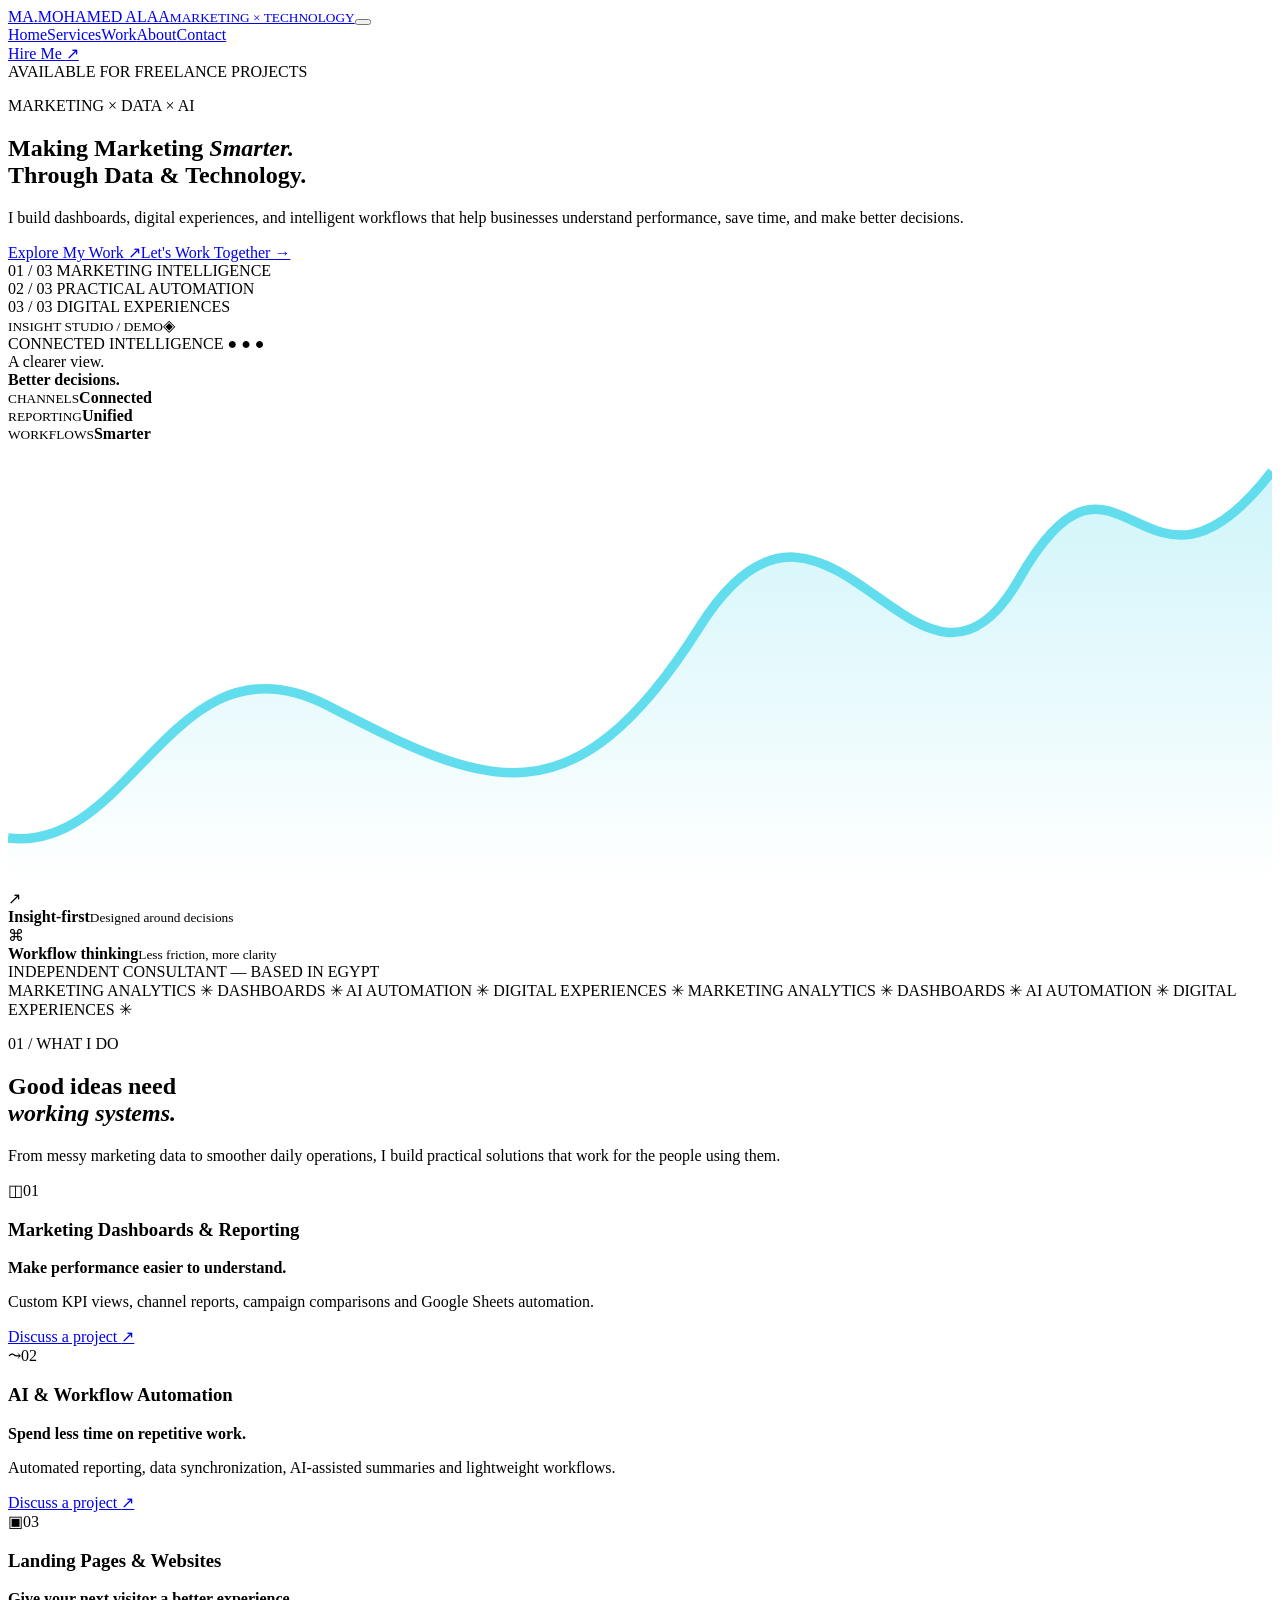
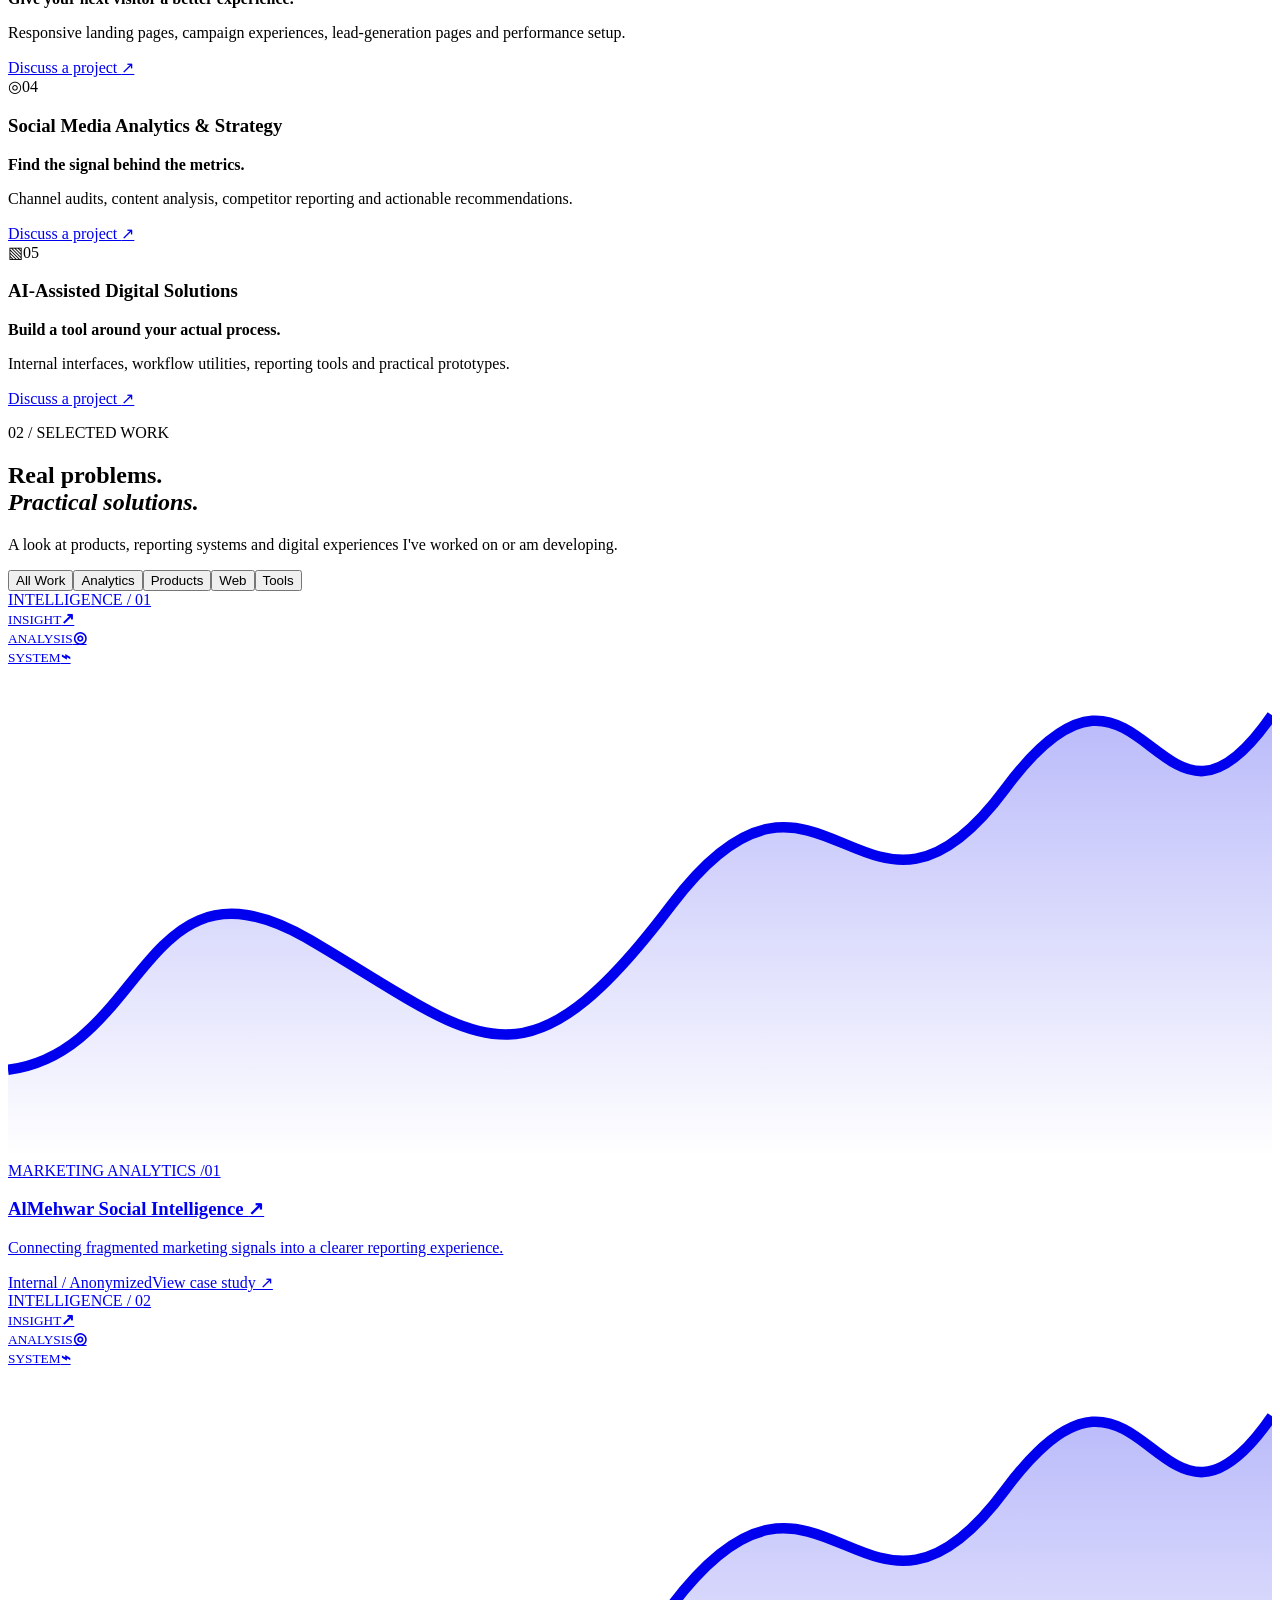
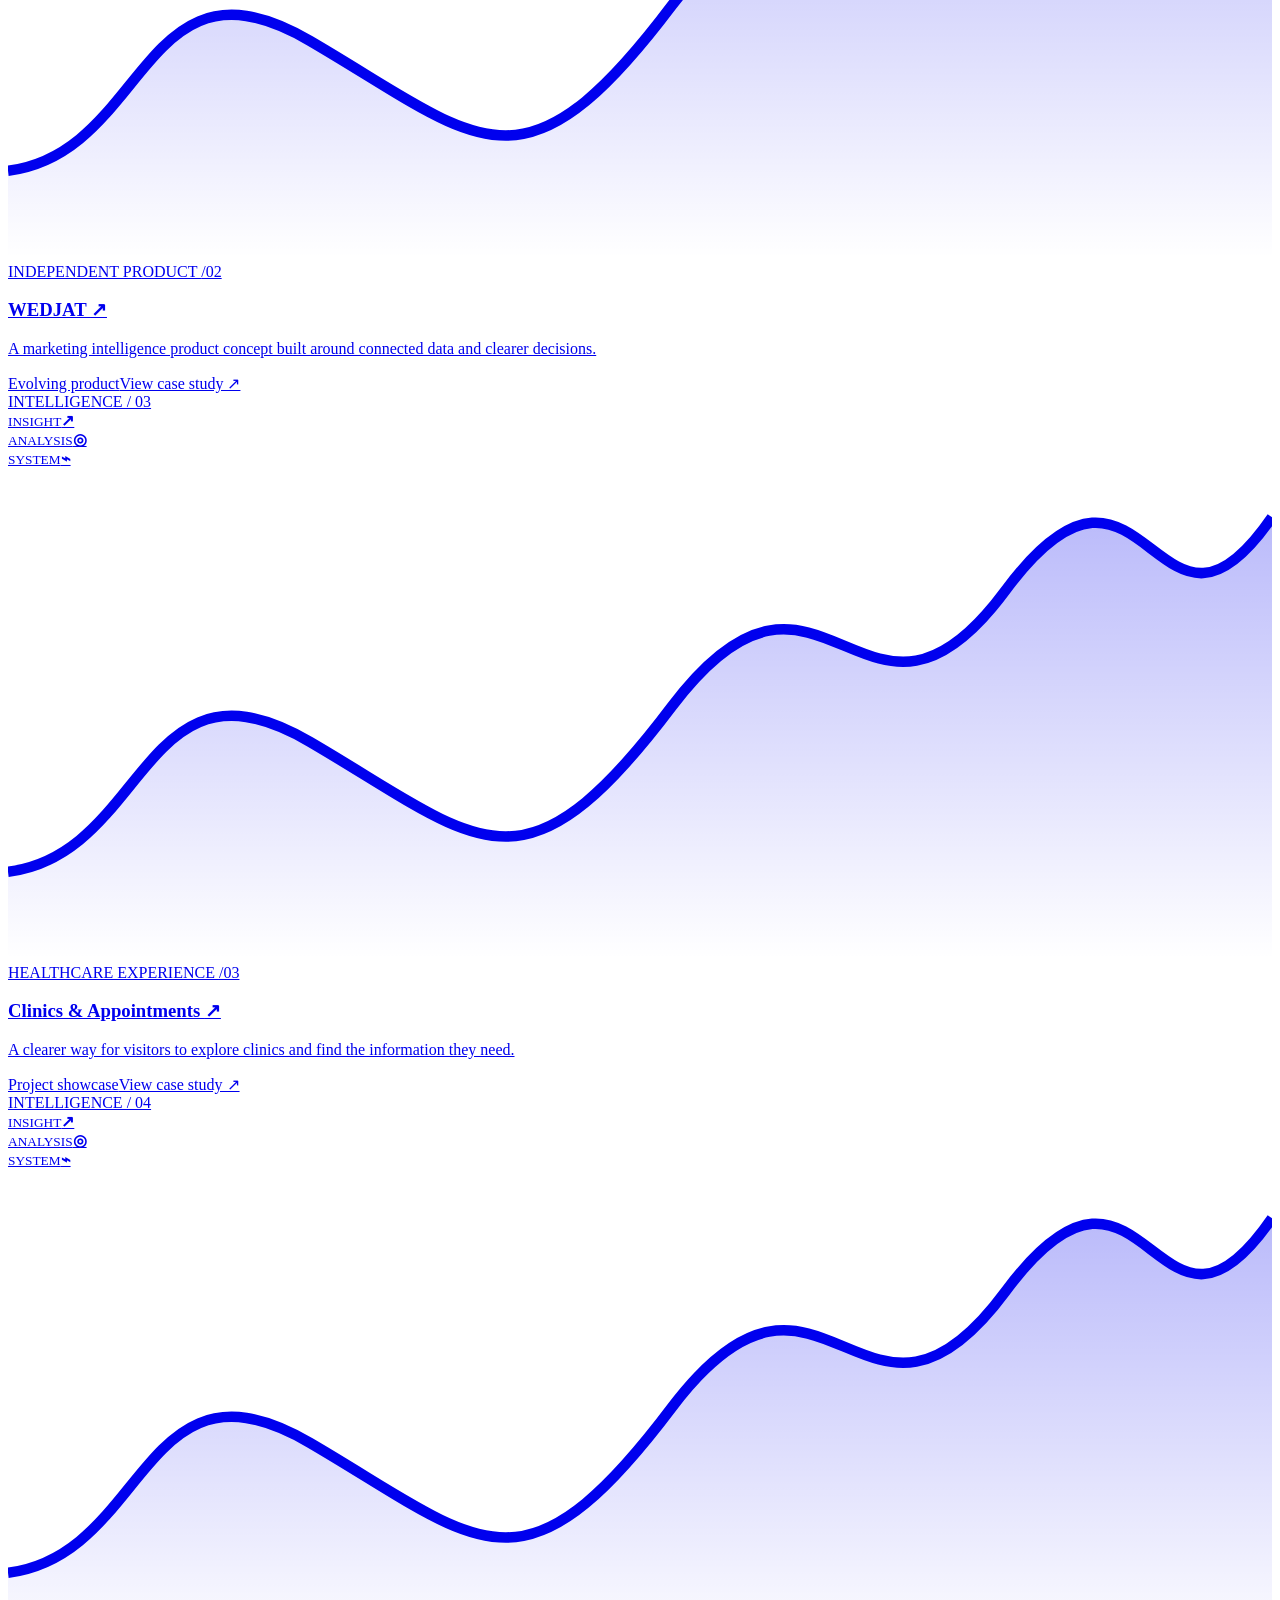
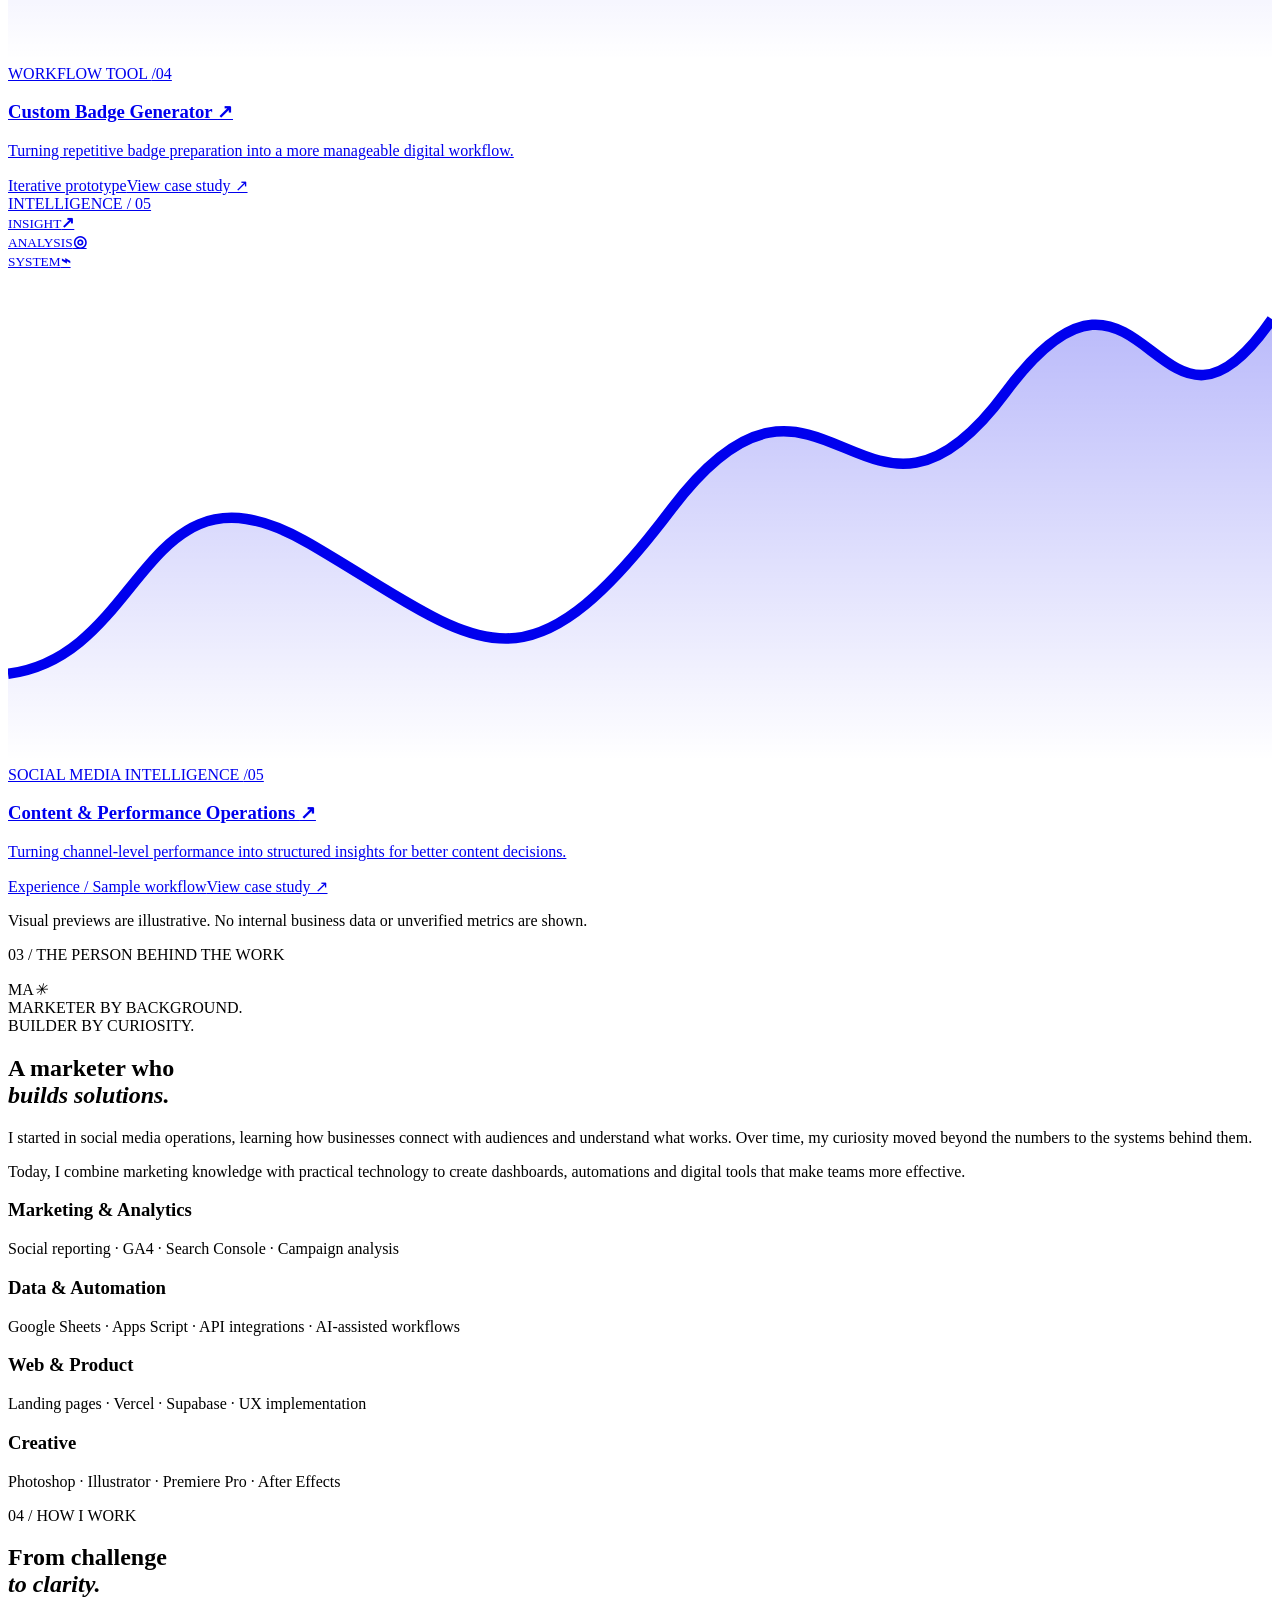
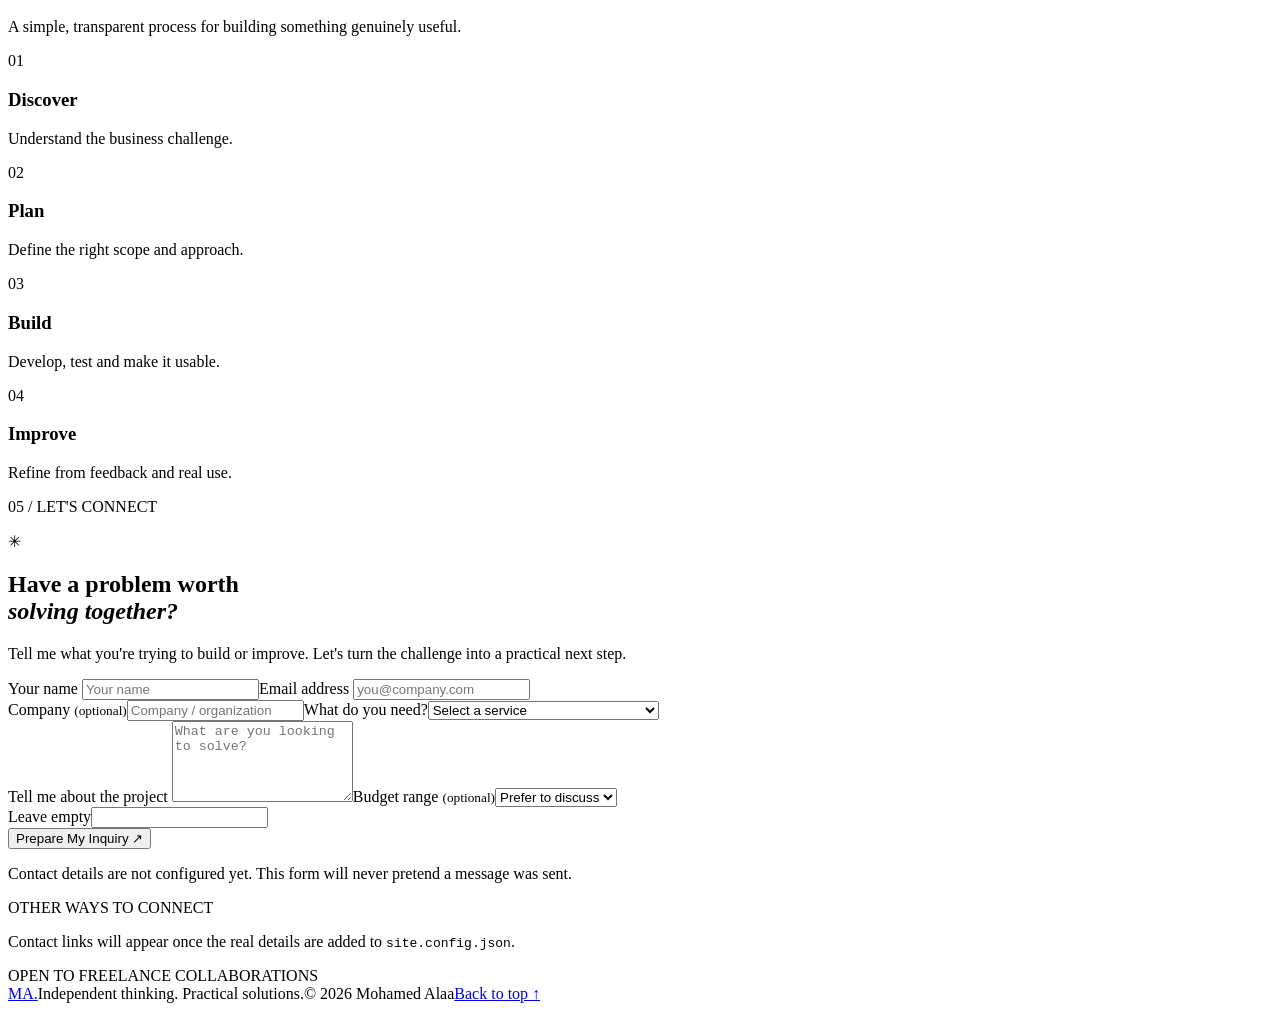
==== index.html @ 7e1d777a "Add files via upload" ====
<!doctype html><html lang="en"><head><meta charset="utf-8"><meta name="viewport" content="width=device-width, initial-scale=1"><meta name="theme-color" content="#080e18"><meta name="description" content="Dashboards, automation, marketing analytics and better digital experiences built by Mohamed Alaa."><title>Marketing Technology &amp; AI Solutions Specialist | Mohamed Alaa</title><link rel="icon" type="image/svg+xml" href="assets/favicon.svg"><link rel="stylesheet" href="assets/styles.css"><meta property="og:type" content="website"><meta property="og:title" content="Marketing Technology &amp; AI Solutions Specialist | Mohamed Alaa"><meta property="og:description" content="Dashboards, automation, marketing analytics and better digital experiences built by Mohamed Alaa."><meta property="og:image" content="assets/og.svg"><script defer src="assets/site.js"></script></head><body><header class="nav-wrap"><nav class="nav container" aria-label="Main navigation"><a class="brand" href="index.html" aria-label="Mohamed Alaa home"><span class="brand-mark">MA<span>.</span></span><span class="brand-name">MOHAMED ALAA<small>MARKETING × TECHNOLOGY</small></span></a><button class="menu-toggle" type="button" aria-label="Toggle menu" aria-expanded="false" aria-controls="nav-links"><span></span><span></span><span></span></button><div class="nav-links" id="nav-links"><a href="index.html#home">Home</a><a href="index.html#services">Services</a><a href="index.html#work">Work</a><a href="index.html#about">About</a><a href="index.html#contact">Contact</a></div><a class="nav-cta" href="index.html#contact">Hire Me <span aria-hidden="true">↗</span></a></nav></header>
<main id="top"><section id="home" class="hero container"><div class="hero-content"><div class="availability"><span class="live-dot"></span> AVAILABLE FOR FREELANCE PROJECTS</div><p class="eyebrow"><span class="eyebrow-line"></span> MARKETING × DATA × AI</p><h1>Making Marketing <em>Smarter.</em><br>Through Data &amp; Technology<span class="period">.</span></h1><p class="hero-description">I build dashboards, digital experiences, and intelligent workflows that help businesses understand performance, save time, and make better decisions.</p><div class="hero-actions"><a class="btn btn-primary" href="#work">Explore My Work <span>↗</span></a><a class="btn btn-outline" href="#contact">Let's Work Together <span>→</span></a></div><div class="hero-foot"><div><span>01 / 03</span> MARKETING INTELLIGENCE</div><div><span>02 / 03</span> PRACTICAL AUTOMATION</div><div><span>03 / 03</span> DIGITAL EXPERIENCES</div></div></div><div class="hero-visual" aria-label="Illustrative data visualization"><div class="hero-visual-halo"></div><div class="hero-dashboard"><div class="hero-dashboard-head"><span><i></i><i></i><i></i></span><small>INSIGHT STUDIO / DEMO</small><span>◈</span></div><div class="hero-dashboard-body"><div class="dash-label">CONNECTED INTELLIGENCE <span>● ● ●</span></div><div class="dash-title">A clearer view.<br><b>Better decisions.</b></div><div class="dash-stats"><div><small>CHANNELS</small><strong>Connected</strong></div><div><small>REPORTING</small><strong>Unified</strong></div><div><small>WORKFLOWS</small><strong>Smarter</strong></div></div><div class="dash-chart"><div class="dash-grid"></div><svg viewBox="0 0 400 140" preserveAspectRatio="none" aria-hidden="true"><path d="M0 125 C40 130 52 58 101 83 S178 123 219 58 288 99 320 43 359 62 400 9" stroke="#61dded" stroke-width="3" fill="none"/><path d="M0 125 C40 130 52 58 101 83 S178 123 219 58 288 99 320 43 359 62 400 9 L400 140 L0 140Z" fill="url(#hero-fill)"/><defs><linearGradient id="hero-fill" x1="0" x2="0" y1="0" y2="1"><stop stop-color="#61dded" stop-opacity=".3"/><stop offset="1" stop-color="#61dded" stop-opacity="0"/></linearGradient></defs></svg></div></div></div><div class="float-note note-left"><span>↗</span><div><b>Insight-first</b><small>Designed around decisions</small></div></div><div class="float-note note-right"><span>⌘</span><div><b>Workflow thinking</b><small>Less friction, more clarity</small></div></div></div><div class="hero-index">INDEPENDENT CONSULTANT <span>—</span> BASED IN EGYPT</div></section>
<section class="marquee" aria-label="Specializations"><div class="marquee-track">MARKETING ANALYTICS <span>✳</span> DASHBOARDS <span>✳</span> AI AUTOMATION <span>✳</span> DIGITAL EXPERIENCES <span>✳</span> MARKETING ANALYTICS <span>✳</span> DASHBOARDS <span>✳</span> AI AUTOMATION <span>✳</span> DIGITAL EXPERIENCES <span>✳</span></div></section>
<section id="services" class="section container"><div class="section-head"><div><p class="eyebrow"><span class="eyebrow-line"></span> 01 / WHAT I DO</p><h2>Good ideas need<br><em>working systems.</em></h2></div><p>From messy marketing data to smoother daily operations, I build practical solutions that work for the people using them.</p></div><div class="services-grid"><article class="service-card"><div class="service-card-top"><span class="service-symbol">◫</span><span class="service-number">01</span></div><h3>Marketing Dashboards & Reporting</h3><strong>Make performance easier to understand.</strong><p>Custom KPI views, channel reports, campaign comparisons and Google Sheets automation.</p><a href="#contact">Discuss a project <span aria-hidden="true">↗</span></a></article><article class="service-card"><div class="service-card-top"><span class="service-symbol">⤳</span><span class="service-number">02</span></div><h3>AI & Workflow Automation</h3><strong>Spend less time on repetitive work.</strong><p>Automated reporting, data synchronization, AI-assisted summaries and lightweight workflows.</p><a href="#contact">Discuss a project <span aria-hidden="true">↗</span></a></article><article class="service-card"><div class="service-card-top"><span class="service-symbol">▣</span><span class="service-number">03</span></div><h3>Landing Pages & Websites</h3><strong>Give your next visitor a better experience.</strong><p>Responsive landing pages, campaign experiences, lead-generation pages and performance setup.</p><a href="#contact">Discuss a project <span aria-hidden="true">↗</span></a></article><article class="service-card"><div class="service-card-top"><span class="service-symbol">◎</span><span class="service-number">04</span></div><h3>Social Media Analytics & Strategy</h3><strong>Find the signal behind the metrics.</strong><p>Channel audits, content analysis, competitor reporting and actionable recommendations.</p><a href="#contact">Discuss a project <span aria-hidden="true">↗</span></a></article><article class="service-card"><div class="service-card-top"><span class="service-symbol">▧</span><span class="service-number">05</span></div><h3>AI-Assisted Digital Solutions</h3><strong>Build a tool around your actual process.</strong><p>Internal interfaces, workflow utilities, reporting tools and practical prototypes.</p><a href="#contact">Discuss a project <span aria-hidden="true">↗</span></a></article></div></section>
<section id="work" class="section work-section"><div class="container"><div class="section-head"><div><p class="eyebrow"><span class="eyebrow-line"></span> 02 / SELECTED WORK</p><h2>Real problems.<br><em>Practical solutions.</em></h2></div><p>A look at products, reporting systems and digital experiences I've worked on or am developing.</p></div><div class="filters" aria-label="Filter projects"><button class="filter active" type="button" data-filter="All" aria-pressed="true">All Work</button><button class="filter" type="button" data-filter="Analytics" aria-pressed="false">Analytics</button><button class="filter" type="button" data-filter="Products" aria-pressed="false">Products</button><button class="filter" type="button" data-filter="Web" aria-pressed="false">Web</button><button class="filter" type="button" data-filter="Tools" aria-pressed="false">Tools</button></div><div class="project-grid"><a class="project-card" data-category="Analytics" href="work/almehwar-dashboard/"><div class="project-card-art"><div class="project-art art-cyan " aria-hidden="true"><div class="art-top"><span class="art-dots"><i></i><i></i><i></i></span><span>INTELLIGENCE / 01</span></div><div class="art-interface"><div class="art-rail"><b></b><b></b><b></b><b></b></div><div class="art-main"><div class="art-lines"><span></span><span></span></div><div class="art-stats"><div><small>INSIGHT</small><strong>↗</strong></div><div><small>ANALYSIS</small><strong>◎</strong></div><div><small>SYSTEM</small><strong>⌁</strong></div></div><svg viewBox="0 0 360 140" preserveAspectRatio="none"><defs><linearGradient id="fill-01" x1="0" x2="0" y1="0" y2="1"><stop stop-color="currentColor" stop-opacity=".27"/><stop offset="1" stop-color="currentColor" stop-opacity="0"/></linearGradient></defs><path d="M0 115 C40 110 38 50 86 78 S146 125 189 68 244 89 284 35 327 62 360 14 L360 140 L0 140Z" fill="url(#fill-01)"/><path d="M0 115 C40 110 38 50 86 78 S146 125 189 68 244 89 284 35 327 62 360 14" fill="none" stroke="currentColor" stroke-width="3"/></svg><div class="art-bottom"><span></span><span></span><span></span></div></div></div></div></div><div class="project-card-info"><div class="project-eyebrow">MARKETING ANALYTICS <span>/01</span></div><h3>AlMehwar Social Intelligence <span class="project-arrow" aria-hidden="true">↗</span></h3><p>Connecting fragmented marketing signals into a clearer reporting experience.</p><div class="project-meta"><span>Internal / Anonymized</span><span>View case study ↗</span></div></div></a><a class="project-card" data-category="Products" href="work/wedjat/"><div class="project-card-art"><div class="project-art art-violet " aria-hidden="true"><div class="art-top"><span class="art-dots"><i></i><i></i><i></i></span><span>INTELLIGENCE / 02</span></div><div class="art-interface"><div class="art-rail"><b></b><b></b><b></b><b></b></div><div class="art-main"><div class="art-lines"><span></span><span></span></div><div class="art-stats"><div><small>INSIGHT</small><strong>↗</strong></div><div><small>ANALYSIS</small><strong>◎</strong></div><div><small>SYSTEM</small><strong>⌁</strong></div></div><svg viewBox="0 0 360 140" preserveAspectRatio="none"><defs><linearGradient id="fill-02" x1="0" x2="0" y1="0" y2="1"><stop stop-color="currentColor" stop-opacity=".27"/><stop offset="1" stop-color="currentColor" stop-opacity="0"/></linearGradient></defs><path d="M0 115 C40 110 38 50 86 78 S146 125 189 68 244 89 284 35 327 62 360 14 L360 140 L0 140Z" fill="url(#fill-02)"/><path d="M0 115 C40 110 38 50 86 78 S146 125 189 68 244 89 284 35 327 62 360 14" fill="none" stroke="currentColor" stroke-width="3"/></svg><div class="art-bottom"><span></span><span></span><span></span></div></div></div></div></div><div class="project-card-info"><div class="project-eyebrow">INDEPENDENT PRODUCT <span>/02</span></div><h3>WEDJAT <span class="project-arrow" aria-hidden="true">↗</span></h3><p>A marketing intelligence product concept built around connected data and clearer decisions.</p><div class="project-meta"><span>Evolving product</span><span>View case study ↗</span></div></div></a><a class="project-card" data-category="Web" href="work/clinics-landing-page/"><div class="project-card-art"><div class="project-art art-mint " aria-hidden="true"><div class="art-top"><span class="art-dots"><i></i><i></i><i></i></span><span>INTELLIGENCE / 03</span></div><div class="art-interface"><div class="art-rail"><b></b><b></b><b></b><b></b></div><div class="art-main"><div class="art-lines"><span></span><span></span></div><div class="art-stats"><div><small>INSIGHT</small><strong>↗</strong></div><div><small>ANALYSIS</small><strong>◎</strong></div><div><small>SYSTEM</small><strong>⌁</strong></div></div><svg viewBox="0 0 360 140" preserveAspectRatio="none"><defs><linearGradient id="fill-03" x1="0" x2="0" y1="0" y2="1"><stop stop-color="currentColor" stop-opacity=".27"/><stop offset="1" stop-color="currentColor" stop-opacity="0"/></linearGradient></defs><path d="M0 115 C40 110 38 50 86 78 S146 125 189 68 244 89 284 35 327 62 360 14 L360 140 L0 140Z" fill="url(#fill-03)"/><path d="M0 115 C40 110 38 50 86 78 S146 125 189 68 244 89 284 35 327 62 360 14" fill="none" stroke="currentColor" stroke-width="3"/></svg><div class="art-bottom"><span></span><span></span><span></span></div></div></div></div></div><div class="project-card-info"><div class="project-eyebrow">HEALTHCARE EXPERIENCE <span>/03</span></div><h3>Clinics & Appointments <span class="project-arrow" aria-hidden="true">↗</span></h3><p>A clearer way for visitors to explore clinics and find the information they need.</p><div class="project-meta"><span>Project showcase</span><span>View case study ↗</span></div></div></a><a class="project-card" data-category="Tools" href="work/badge-generator/"><div class="project-card-art"><div class="project-art art-amber " aria-hidden="true"><div class="art-top"><span class="art-dots"><i></i><i></i><i></i></span><span>INTELLIGENCE / 04</span></div><div class="art-interface"><div class="art-rail"><b></b><b></b><b></b><b></b></div><div class="art-main"><div class="art-lines"><span></span><span></span></div><div class="art-stats"><div><small>INSIGHT</small><strong>↗</strong></div><div><small>ANALYSIS</small><strong>◎</strong></div><div><small>SYSTEM</small><strong>⌁</strong></div></div><svg viewBox="0 0 360 140" preserveAspectRatio="none"><defs><linearGradient id="fill-04" x1="0" x2="0" y1="0" y2="1"><stop stop-color="currentColor" stop-opacity=".27"/><stop offset="1" stop-color="currentColor" stop-opacity="0"/></linearGradient></defs><path d="M0 115 C40 110 38 50 86 78 S146 125 189 68 244 89 284 35 327 62 360 14 L360 140 L0 140Z" fill="url(#fill-04)"/><path d="M0 115 C40 110 38 50 86 78 S146 125 189 68 244 89 284 35 327 62 360 14" fill="none" stroke="currentColor" stroke-width="3"/></svg><div class="art-bottom"><span></span><span></span><span></span></div></div></div></div></div><div class="project-card-info"><div class="project-eyebrow">WORKFLOW TOOL <span>/04</span></div><h3>Custom Badge Generator <span class="project-arrow" aria-hidden="true">↗</span></h3><p>Turning repetitive badge preparation into a more manageable digital workflow.</p><div class="project-meta"><span>Iterative prototype</span><span>View case study ↗</span></div></div></a><a class="project-card" data-category="Analytics" href="work/marketing-analytics/"><div class="project-card-art"><div class="project-art art-rose " aria-hidden="true"><div class="art-top"><span class="art-dots"><i></i><i></i><i></i></span><span>INTELLIGENCE / 05</span></div><div class="art-interface"><div class="art-rail"><b></b><b></b><b></b><b></b></div><div class="art-main"><div class="art-lines"><span></span><span></span></div><div class="art-stats"><div><small>INSIGHT</small><strong>↗</strong></div><div><small>ANALYSIS</small><strong>◎</strong></div><div><small>SYSTEM</small><strong>⌁</strong></div></div><svg viewBox="0 0 360 140" preserveAspectRatio="none"><defs><linearGradient id="fill-05" x1="0" x2="0" y1="0" y2="1"><stop stop-color="currentColor" stop-opacity=".27"/><stop offset="1" stop-color="currentColor" stop-opacity="0"/></linearGradient></defs><path d="M0 115 C40 110 38 50 86 78 S146 125 189 68 244 89 284 35 327 62 360 14 L360 140 L0 140Z" fill="url(#fill-05)"/><path d="M0 115 C40 110 38 50 86 78 S146 125 189 68 244 89 284 35 327 62 360 14" fill="none" stroke="currentColor" stroke-width="3"/></svg><div class="art-bottom"><span></span><span></span><span></span></div></div></div></div></div><div class="project-card-info"><div class="project-eyebrow">SOCIAL MEDIA INTELLIGENCE <span>/05</span></div><h3>Content & Performance Operations <span class="project-arrow" aria-hidden="true">↗</span></h3><p>Turning channel-level performance into structured insights for better content decisions.</p><div class="project-meta"><span>Experience / Sample workflow</span><span>View case study ↗</span></div></div></a></div><p class="work-note">Visual previews are illustrative. No internal business data or unverified metrics are shown.</p></div></section>
<section id="about" class="section container about-section"><div class="about-side"><p class="eyebrow"><span class="eyebrow-line"></span> 03 / THE PERSON BEHIND THE WORK</p><div class="about-monogram">M<span>A</span><i>✳</i></div><div class="about-caption">MARKETER BY BACKGROUND.<br>BUILDER BY CURIOSITY.</div></div><div class="about-text"><h2>A marketer who<br><em>builds solutions.</em></h2><p>I started in social media operations, learning how businesses connect with audiences and understand what works. Over time, my curiosity moved beyond the numbers to the systems behind them.</p><p>Today, I combine marketing knowledge with practical technology to create dashboards, automations and digital tools that make teams more effective.</p><div class="about-divider"></div><div class="skills"><div><h3>Marketing & Analytics</h3><p>Social reporting · GA4 · Search Console · Campaign analysis</p></div><div><h3>Data & Automation</h3><p>Google Sheets · Apps Script · API integrations · AI-assisted workflows</p></div><div><h3>Web & Product</h3><p>Landing pages · Vercel · Supabase · UX implementation</p></div><div><h3>Creative</h3><p>Photoshop · Illustrator · Premiere Pro · After Effects</p></div></div></div></section>
<section class="process-section"><div class="container"><div class="section-head"><div><p class="eyebrow"><span class="eyebrow-line"></span> 04 / HOW I WORK</p><h2>From challenge<br><em>to clarity.</em></h2></div><p>A simple, transparent process for building something genuinely useful.</p></div><div class="process-grid"><div><span>01</span><h3>Discover</h3><p>Understand the business challenge.</p></div><div><span>02</span><h3>Plan</h3><p>Define the right scope and approach.</p></div><div><span>03</span><h3>Build</h3><p>Develop, test and make it usable.</p></div><div><span>04</span><h3>Improve</h3><p>Refine from feedback and real use.</p></div></div></div></section>
<section id="contact" class="section container contact-section"><div class="contact-top"><p class="eyebrow"><span class="eyebrow-line"></span> 05 / LET'S CONNECT</p><span class="contact-spark">✳</span></div><h2>Have a problem worth<br><em>solving together?</em></h2><p>Tell me what you're trying to build or improve. Let's turn the challenge into a practical next step.</p><div class="contact-layout"><div class="contact-form-panel"><form id="contact-form" novalidate><div class="field-row"><label>Your name <input name="name" required autocomplete="name" placeholder="Your name"></label><label>Email address <input name="email" type="email" required autocomplete="email" placeholder="you@company.com"></label></div><div class="field-row"><label>Company <small>(optional)</small><input name="company" placeholder="Company / organization"></label><label>What do you need?<select name="service" required><option value="">Select a service</option><option>Marketing Dashboards & Reporting</option><option>AI & Workflow Automation</option><option>Landing Pages & Websites</option><option>Social Media Analytics & Strategy</option><option>AI-Assisted Digital Solutions</option><option>Other / Not sure</option></select></label></div><label>Tell me about the project <textarea name="message" required rows="5" placeholder="What are you looking to solve?"></textarea></label><label>Budget range <small>(optional)</small><select name="budget"><option value="">Prefer to discuss</option><option>Under $500</option><option>$500–$1,500</option><option>$1,500–$5,000</option><option>$5,000+</option></select></label><div class="hidden-trap" aria-hidden="true"><label>Leave empty<input name="website" tabindex="-1" autocomplete="off"></label></div><button class="btn btn-primary" type="submit">Prepare My Inquiry <span>↗</span></button><p class="form-status" id="form-status" role="status">Contact details are not configured yet. This form will never pretend a message was sent.</p></form></div><div class="contact-side"><span class="contact-side-label">OTHER WAYS TO CONNECT</span><a class="contact-link" data-contact="email" hidden href="#">Email <span>↗</span></a><a class="contact-link" data-contact="whatsapp" hidden href="#">WhatsApp <span>↗</span></a><a class="contact-link" data-contact="linkedin" hidden href="#">LinkedIn <span>↗</span></a><a class="contact-link" data-contact="github" hidden href="#">GitHub <span>↗</span></a><p class="contact-placeholder">Contact links will appear once the real details are added to <code>site.config.json</code>.</p><div class="contact-availability"><span class="live-dot"></span> OPEN TO FREELANCE COLLABORATIONS</div></div></div></section></main><footer class="footer"><div class="container footer-inner"><a class="footer-brand" href="index.html">MA<span>.</span></a><span>Independent thinking. Practical solutions.</span><span>© 2026 Mohamed Alaa</span><a href="#top">Back to top ↑</a></div></footer></body></html>
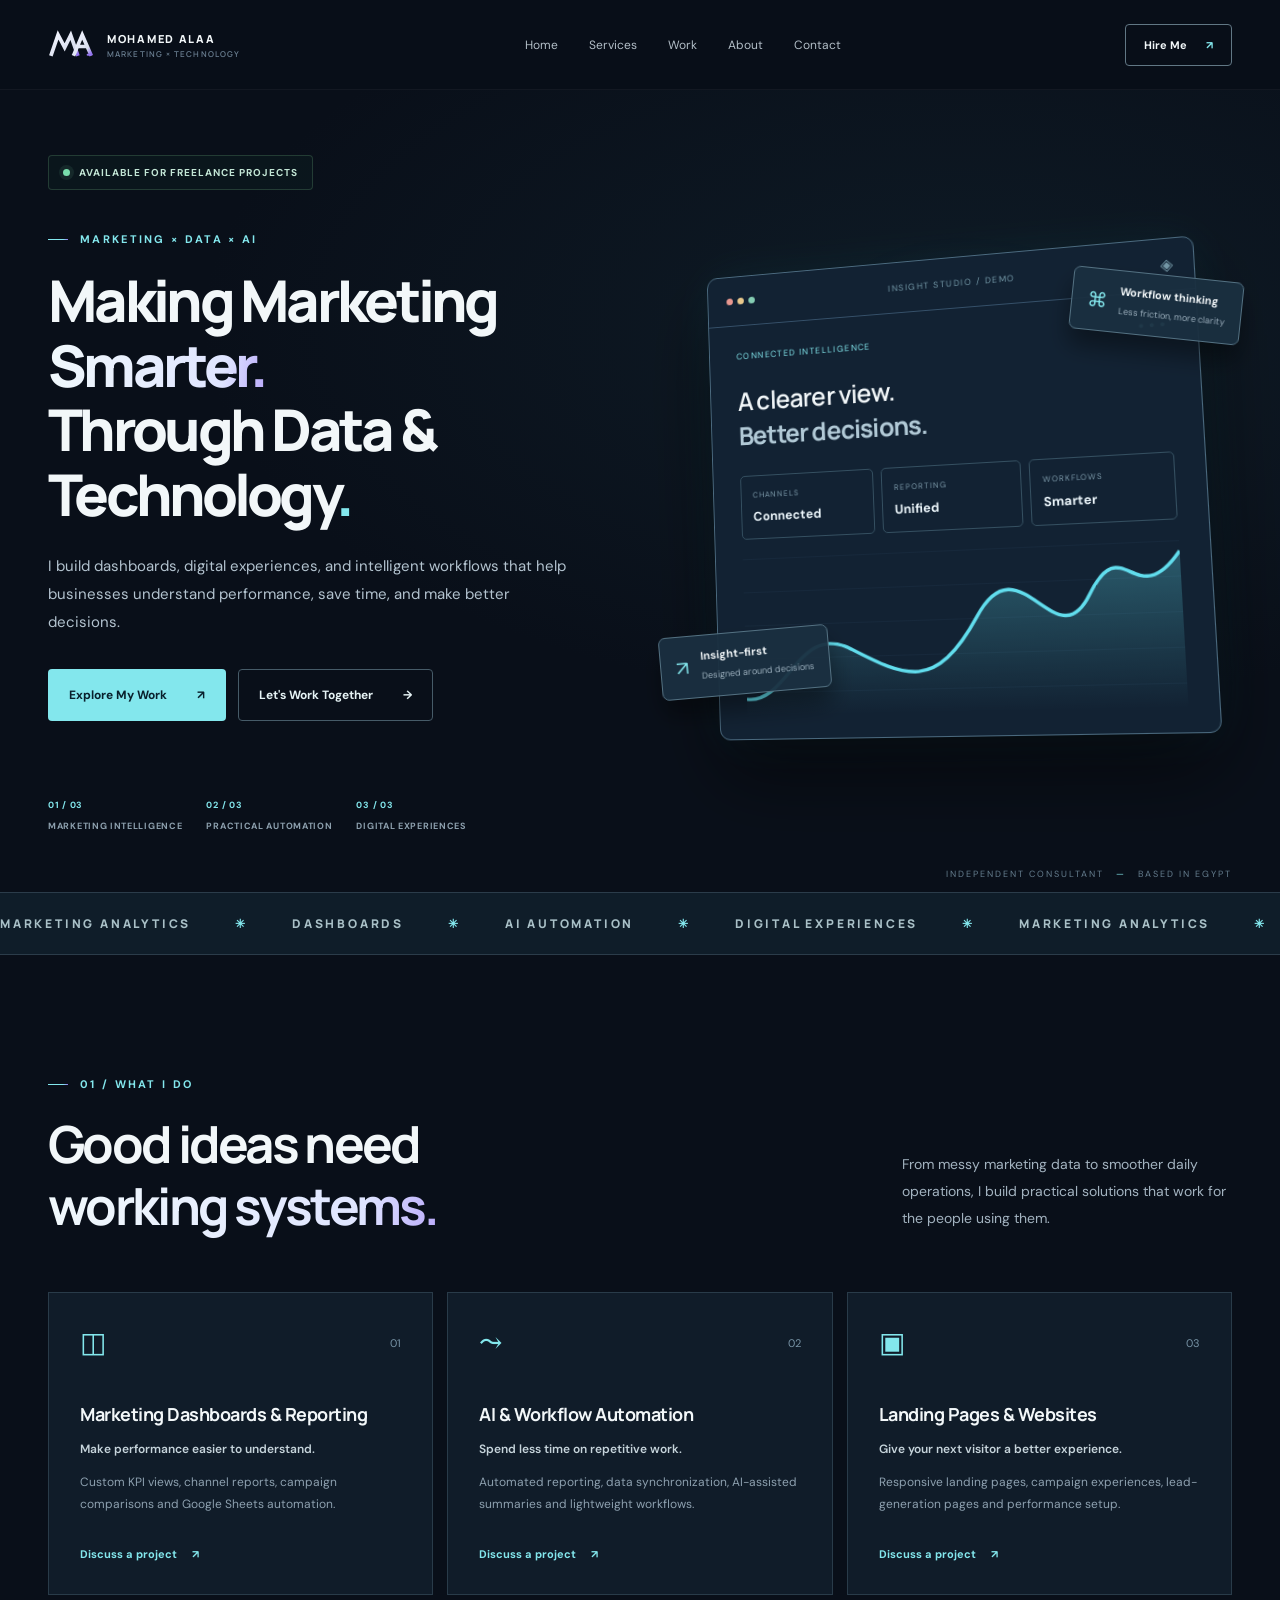
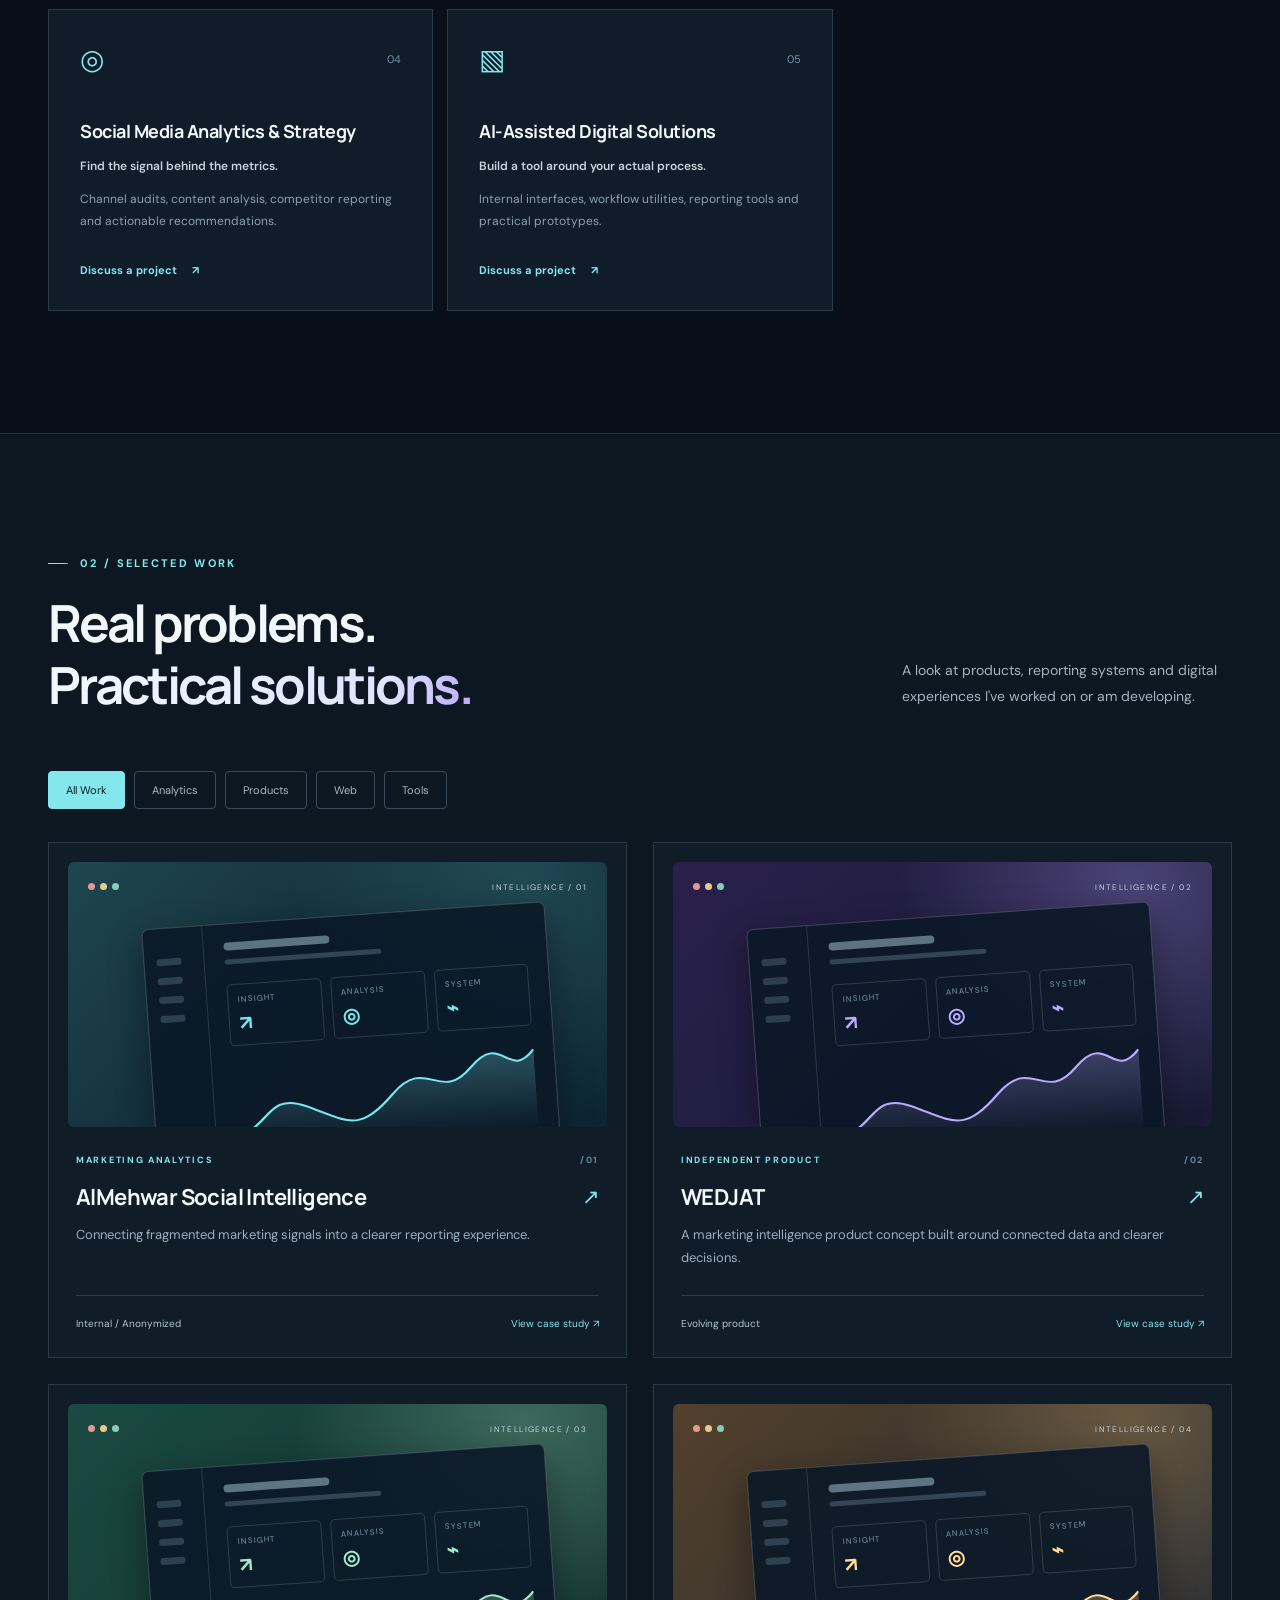
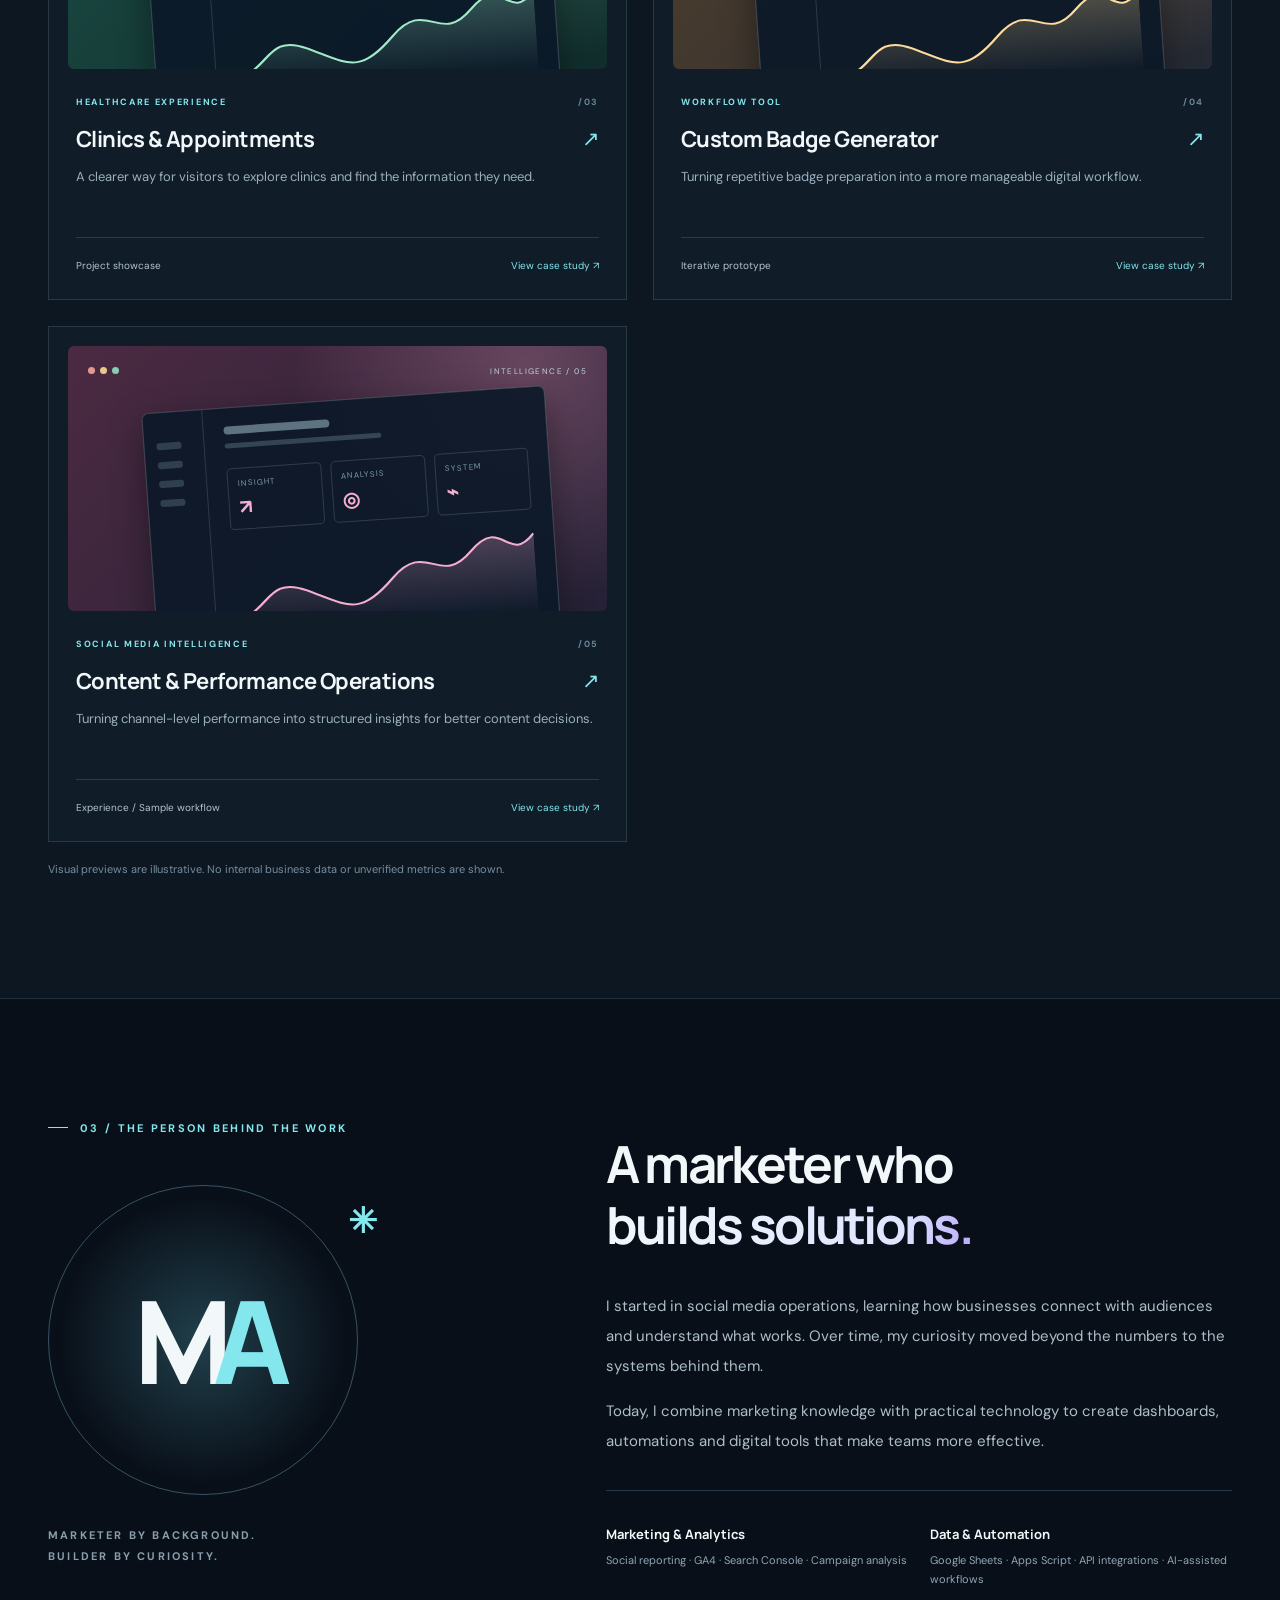
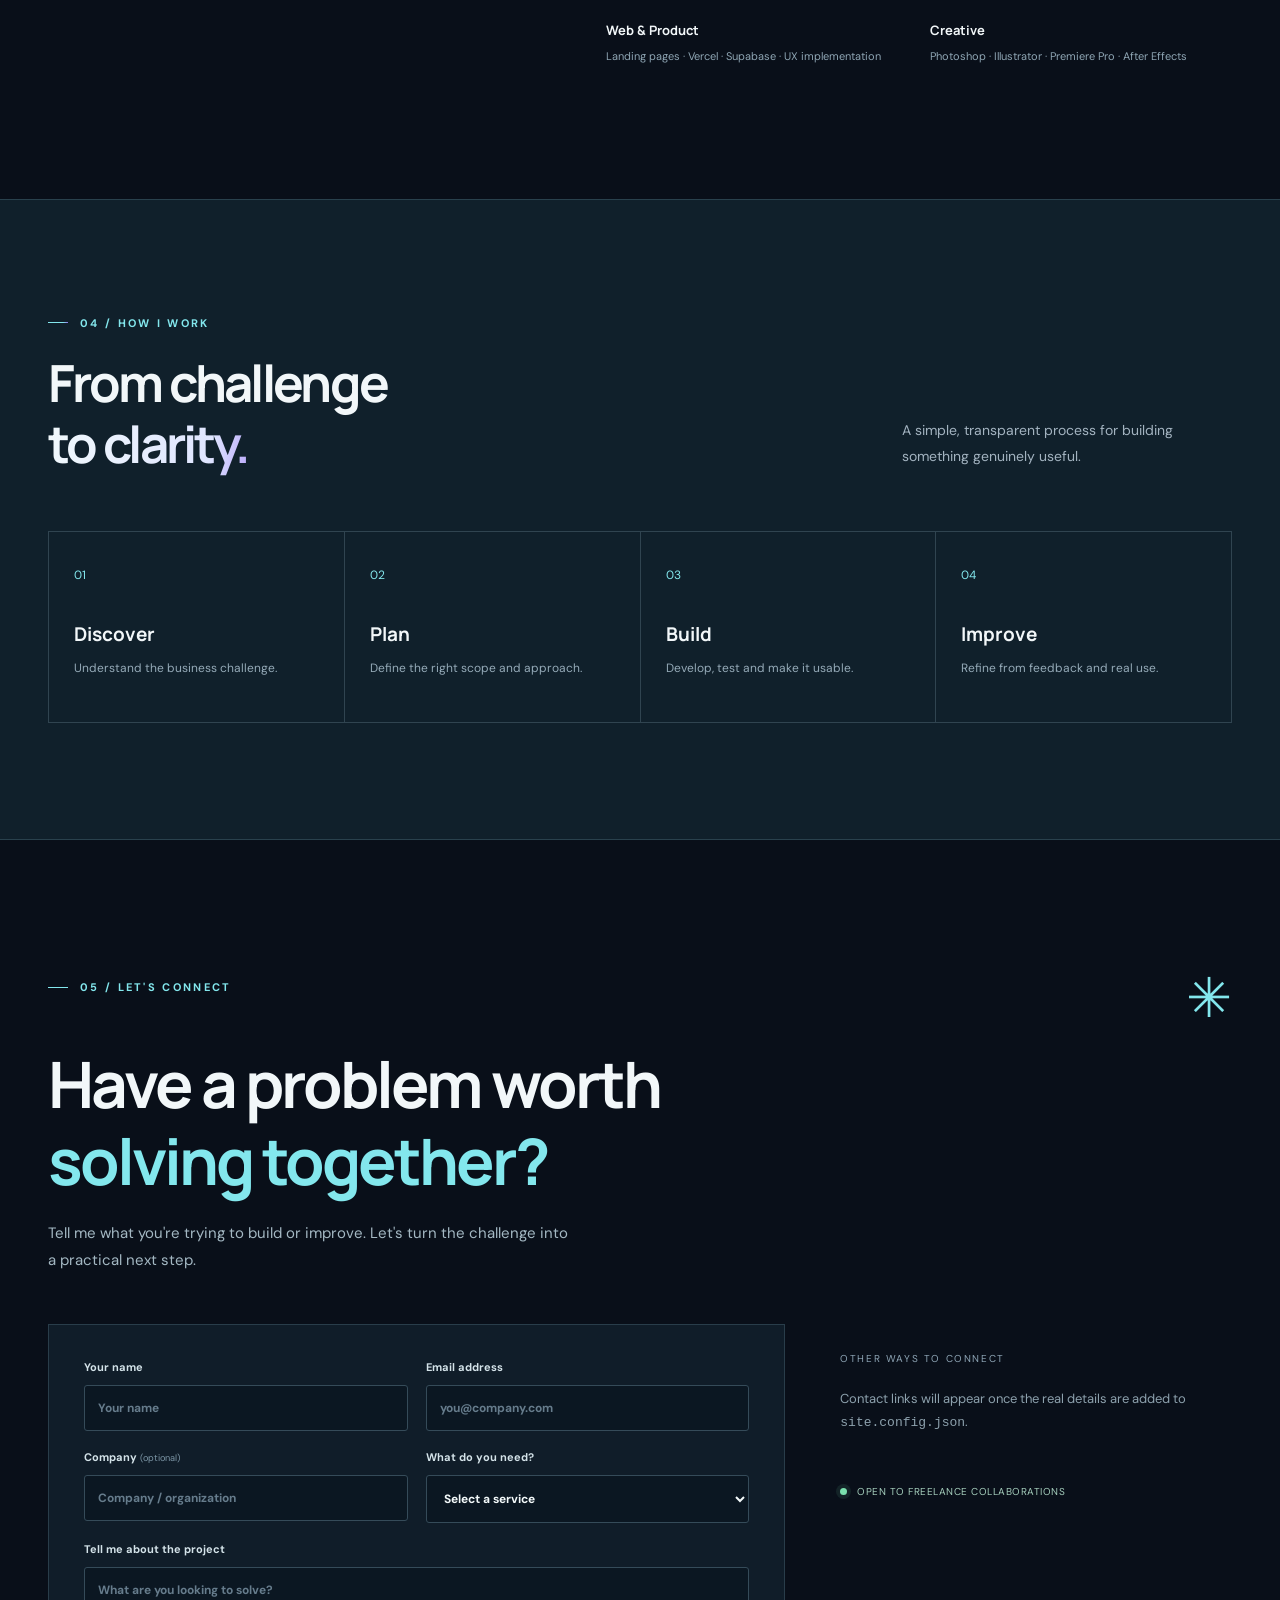
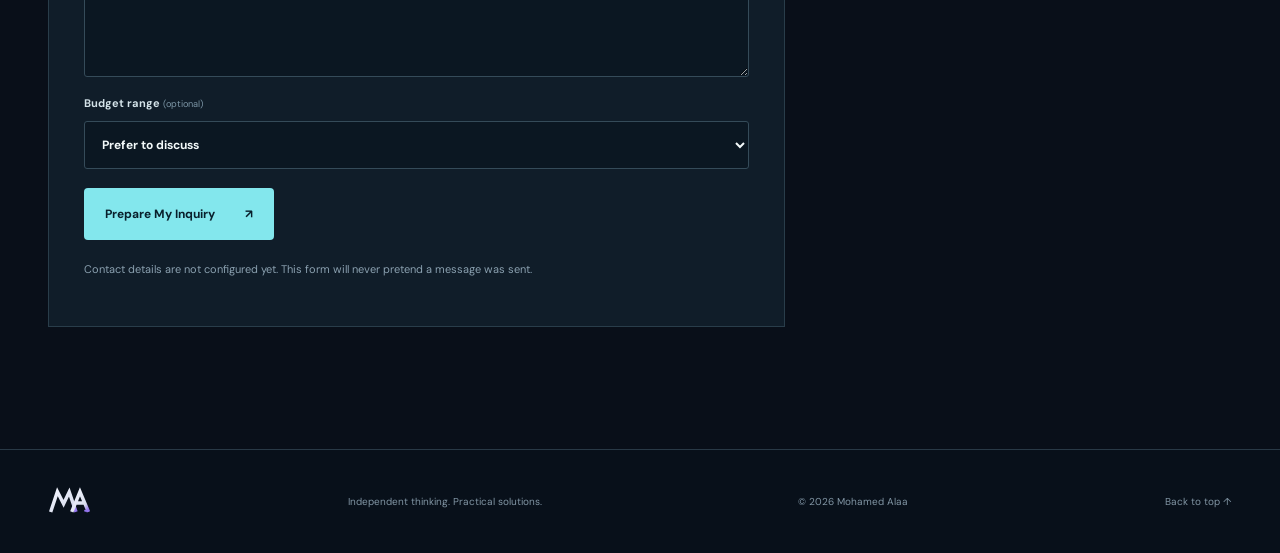
==== commit ca2ecac2: "Refine MA branding with restrained violet accents" ====
--- a/index.html
+++ b/index.html
@@ -1,8 +1,8 @@
-<!doctype html><html lang="en"><head><meta charset="utf-8"><meta name="viewport" content="width=device-width, initial-scale=1"><meta name="theme-color" content="#080e18"><meta name="description" content="Dashboards, automation, marketing analytics and better digital experiences built by Mohamed Alaa."><title>Marketing Technology &amp; AI Solutions Specialist | Mohamed Alaa</title><link rel="icon" type="image/svg+xml" href="assets/favicon.svg"><link rel="stylesheet" href="assets/styles.css"><meta property="og:type" content="website"><meta property="og:title" content="Marketing Technology &amp; AI Solutions Specialist | Mohamed Alaa"><meta property="og:description" content="Dashboards, automation, marketing analytics and better digital experiences built by Mohamed Alaa."><meta property="og:image" content="assets/og.svg"><script defer src="assets/site.js"></script></head><body><header class="nav-wrap"><nav class="nav container" aria-label="Main navigation"><a class="brand" href="index.html" aria-label="Mohamed Alaa home"><span class="brand-mark">MA<span>.</span></span><span class="brand-name">MOHAMED ALAA<small>MARKETING × TECHNOLOGY</small></span></a><button class="menu-toggle" type="button" aria-label="Toggle menu" aria-expanded="false" aria-controls="nav-links"><span></span><span></span><span></span></button><div class="nav-links" id="nav-links"><a href="index.html#home">Home</a><a href="index.html#services">Services</a><a href="index.html#work">Work</a><a href="index.html#about">About</a><a href="index.html#contact">Contact</a></div><a class="nav-cta" href="index.html#contact">Hire Me <span aria-hidden="true">↗</span></a></nav></header>
+<!doctype html><html lang="en"><head><meta charset="utf-8"><meta name="viewport" content="width=device-width, initial-scale=1"><meta name="theme-color" content="#080e18"><meta name="description" content="Dashboards, automation, marketing analytics and better digital experiences built by Mohamed Alaa."><title>Marketing Technology &amp; AI Solutions Specialist | Mohamed Alaa</title><link rel="icon" type="image/svg+xml" href="assets/favicon.svg"><link rel="stylesheet" href="assets/styles.css"><meta property="og:type" content="website"><meta property="og:title" content="Marketing Technology &amp; AI Solutions Specialist | Mohamed Alaa"><meta property="og:description" content="Dashboards, automation, marketing analytics and better digital experiences built by Mohamed Alaa."><meta property="og:image" content="assets/og.svg"><script defer src="assets/site.js"></script></head><body><header class="nav-wrap"><nav class="nav container" aria-label="Main navigation"><a class="brand" href="index.html" aria-label="Mohamed Alaa home"><img class="ma-logo" src="assets/ma-mark.svg" alt="" width="46" height="34"><span class="brand-name">MOHAMED ALAA<small>MARKETING × TECHNOLOGY</small></span></a><button class="menu-toggle" type="button" aria-label="Toggle menu" aria-expanded="false" aria-controls="nav-links"><span></span><span></span><span></span></button><div class="nav-links" id="nav-links"><a href="index.html#home">Home</a><a href="index.html#services">Services</a><a href="index.html#work">Work</a><a href="index.html#about">About</a><a href="index.html#contact">Contact</a></div><a class="nav-cta" href="index.html#contact">Hire Me <span aria-hidden="true">↗</span></a></nav></header>
 <main id="top"><section id="home" class="hero container"><div class="hero-content"><div class="availability"><span class="live-dot"></span> AVAILABLE FOR FREELANCE PROJECTS</div><p class="eyebrow"><span class="eyebrow-line"></span> MARKETING × DATA × AI</p><h1>Making Marketing <em>Smarter.</em><br>Through Data &amp; Technology<span class="period">.</span></h1><p class="hero-description">I build dashboards, digital experiences, and intelligent workflows that help businesses understand performance, save time, and make better decisions.</p><div class="hero-actions"><a class="btn btn-primary" href="#work">Explore My Work <span>↗</span></a><a class="btn btn-outline" href="#contact">Let's Work Together <span>→</span></a></div><div class="hero-foot"><div><span>01 / 03</span> MARKETING INTELLIGENCE</div><div><span>02 / 03</span> PRACTICAL AUTOMATION</div><div><span>03 / 03</span> DIGITAL EXPERIENCES</div></div></div><div class="hero-visual" aria-label="Illustrative data visualization"><div class="hero-visual-halo"></div><div class="hero-dashboard"><div class="hero-dashboard-head"><span><i></i><i></i><i></i></span><small>INSIGHT STUDIO / DEMO</small><span>◈</span></div><div class="hero-dashboard-body"><div class="dash-label">CONNECTED INTELLIGENCE <span>● ● ●</span></div><div class="dash-title">A clearer view.<br><b>Better decisions.</b></div><div class="dash-stats"><div><small>CHANNELS</small><strong>Connected</strong></div><div><small>REPORTING</small><strong>Unified</strong></div><div><small>WORKFLOWS</small><strong>Smarter</strong></div></div><div class="dash-chart"><div class="dash-grid"></div><svg viewBox="0 0 400 140" preserveAspectRatio="none" aria-hidden="true"><path d="M0 125 C40 130 52 58 101 83 S178 123 219 58 288 99 320 43 359 62 400 9" stroke="#61dded" stroke-width="3" fill="none"/><path d="M0 125 C40 130 52 58 101 83 S178 123 219 58 288 99 320 43 359 62 400 9 L400 140 L0 140Z" fill="url(#hero-fill)"/><defs><linearGradient id="hero-fill" x1="0" x2="0" y1="0" y2="1"><stop stop-color="#61dded" stop-opacity=".3"/><stop offset="1" stop-color="#61dded" stop-opacity="0"/></linearGradient></defs></svg></div></div></div><div class="float-note note-left"><span>↗</span><div><b>Insight-first</b><small>Designed around decisions</small></div></div><div class="float-note note-right"><span>⌘</span><div><b>Workflow thinking</b><small>Less friction, more clarity</small></div></div></div><div class="hero-index">INDEPENDENT CONSULTANT <span>—</span> BASED IN EGYPT</div></section>
 <section class="marquee" aria-label="Specializations"><div class="marquee-track">MARKETING ANALYTICS <span>✳</span> DASHBOARDS <span>✳</span> AI AUTOMATION <span>✳</span> DIGITAL EXPERIENCES <span>✳</span> MARKETING ANALYTICS <span>✳</span> DASHBOARDS <span>✳</span> AI AUTOMATION <span>✳</span> DIGITAL EXPERIENCES <span>✳</span></div></section>
 <section id="services" class="section container"><div class="section-head"><div><p class="eyebrow"><span class="eyebrow-line"></span> 01 / WHAT I DO</p><h2>Good ideas need<br><em>working systems.</em></h2></div><p>From messy marketing data to smoother daily operations, I build practical solutions that work for the people using them.</p></div><div class="services-grid"><article class="service-card"><div class="service-card-top"><span class="service-symbol">◫</span><span class="service-number">01</span></div><h3>Marketing Dashboards & Reporting</h3><strong>Make performance easier to understand.</strong><p>Custom KPI views, channel reports, campaign comparisons and Google Sheets automation.</p><a href="#contact">Discuss a project <span aria-hidden="true">↗</span></a></article><article class="service-card"><div class="service-card-top"><span class="service-symbol">⤳</span><span class="service-number">02</span></div><h3>AI & Workflow Automation</h3><strong>Spend less time on repetitive work.</strong><p>Automated reporting, data synchronization, AI-assisted summaries and lightweight workflows.</p><a href="#contact">Discuss a project <span aria-hidden="true">↗</span></a></article><article class="service-card"><div class="service-card-top"><span class="service-symbol">▣</span><span class="service-number">03</span></div><h3>Landing Pages & Websites</h3><strong>Give your next visitor a better experience.</strong><p>Responsive landing pages, campaign experiences, lead-generation pages and performance setup.</p><a href="#contact">Discuss a project <span aria-hidden="true">↗</span></a></article><article class="service-card"><div class="service-card-top"><span class="service-symbol">◎</span><span class="service-number">04</span></div><h3>Social Media Analytics & Strategy</h3><strong>Find the signal behind the metrics.</strong><p>Channel audits, content analysis, competitor reporting and actionable recommendations.</p><a href="#contact">Discuss a project <span aria-hidden="true">↗</span></a></article><article class="service-card"><div class="service-card-top"><span class="service-symbol">▧</span><span class="service-number">05</span></div><h3>AI-Assisted Digital Solutions</h3><strong>Build a tool around your actual process.</strong><p>Internal interfaces, workflow utilities, reporting tools and practical prototypes.</p><a href="#contact">Discuss a project <span aria-hidden="true">↗</span></a></article></div></section>
 <section id="work" class="section work-section"><div class="container"><div class="section-head"><div><p class="eyebrow"><span class="eyebrow-line"></span> 02 / SELECTED WORK</p><h2>Real problems.<br><em>Practical solutions.</em></h2></div><p>A look at products, reporting systems and digital experiences I've worked on or am developing.</p></div><div class="filters" aria-label="Filter projects"><button class="filter active" type="button" data-filter="All" aria-pressed="true">All Work</button><button class="filter" type="button" data-filter="Analytics" aria-pressed="false">Analytics</button><button class="filter" type="button" data-filter="Products" aria-pressed="false">Products</button><button class="filter" type="button" data-filter="Web" aria-pressed="false">Web</button><button class="filter" type="button" data-filter="Tools" aria-pressed="false">Tools</button></div><div class="project-grid"><a class="project-card" data-category="Analytics" href="work/almehwar-dashboard/"><div class="project-card-art"><div class="project-art art-cyan " aria-hidden="true"><div class="art-top"><span class="art-dots"><i></i><i></i><i></i></span><span>INTELLIGENCE / 01</span></div><div class="art-interface"><div class="art-rail"><b></b><b></b><b></b><b></b></div><div class="art-main"><div class="art-lines"><span></span><span></span></div><div class="art-stats"><div><small>INSIGHT</small><strong>↗</strong></div><div><small>ANALYSIS</small><strong>◎</strong></div><div><small>SYSTEM</small><strong>⌁</strong></div></div><svg viewBox="0 0 360 140" preserveAspectRatio="none"><defs><linearGradient id="fill-01" x1="0" x2="0" y1="0" y2="1"><stop stop-color="currentColor" stop-opacity=".27"/><stop offset="1" stop-color="currentColor" stop-opacity="0"/></linearGradient></defs><path d="M0 115 C40 110 38 50 86 78 S146 125 189 68 244 89 284 35 327 62 360 14 L360 140 L0 140Z" fill="url(#fill-01)"/><path d="M0 115 C40 110 38 50 86 78 S146 125 189 68 244 89 284 35 327 62 360 14" fill="none" stroke="currentColor" stroke-width="3"/></svg><div class="art-bottom"><span></span><span></span><span></span></div></div></div></div></div><div class="project-card-info"><div class="project-eyebrow">MARKETING ANALYTICS <span>/01</span></div><h3>AlMehwar Social Intelligence <span class="project-arrow" aria-hidden="true">↗</span></h3><p>Connecting fragmented marketing signals into a clearer reporting experience.</p><div class="project-meta"><span>Internal / Anonymized</span><span>View case study ↗</span></div></div></a><a class="project-card" data-category="Products" href="work/wedjat/"><div class="project-card-art"><div class="project-art art-violet " aria-hidden="true"><div class="art-top"><span class="art-dots"><i></i><i></i><i></i></span><span>INTELLIGENCE / 02</span></div><div class="art-interface"><div class="art-rail"><b></b><b></b><b></b><b></b></div><div class="art-main"><div class="art-lines"><span></span><span></span></div><div class="art-stats"><div><small>INSIGHT</small><strong>↗</strong></div><div><small>ANALYSIS</small><strong>◎</strong></div><div><small>SYSTEM</small><strong>⌁</strong></div></div><svg viewBox="0 0 360 140" preserveAspectRatio="none"><defs><linearGradient id="fill-02" x1="0" x2="0" y1="0" y2="1"><stop stop-color="currentColor" stop-opacity=".27"/><stop offset="1" stop-color="currentColor" stop-opacity="0"/></linearGradient></defs><path d="M0 115 C40 110 38 50 86 78 S146 125 189 68 244 89 284 35 327 62 360 14 L360 140 L0 140Z" fill="url(#fill-02)"/><path d="M0 115 C40 110 38 50 86 78 S146 125 189 68 244 89 284 35 327 62 360 14" fill="none" stroke="currentColor" stroke-width="3"/></svg><div class="art-bottom"><span></span><span></span><span></span></div></div></div></div></div><div class="project-card-info"><div class="project-eyebrow">INDEPENDENT PRODUCT <span>/02</span></div><h3>WEDJAT <span class="project-arrow" aria-hidden="true">↗</span></h3><p>A marketing intelligence product concept built around connected data and clearer decisions.</p><div class="project-meta"><span>Evolving product</span><span>View case study ↗</span></div></div></a><a class="project-card" data-category="Web" href="work/clinics-landing-page/"><div class="project-card-art"><div class="project-art art-mint " aria-hidden="true"><div class="art-top"><span class="art-dots"><i></i><i></i><i></i></span><span>INTELLIGENCE / 03</span></div><div class="art-interface"><div class="art-rail"><b></b><b></b><b></b><b></b></div><div class="art-main"><div class="art-lines"><span></span><span></span></div><div class="art-stats"><div><small>INSIGHT</small><strong>↗</strong></div><div><small>ANALYSIS</small><strong>◎</strong></div><div><small>SYSTEM</small><strong>⌁</strong></div></div><svg viewBox="0 0 360 140" preserveAspectRatio="none"><defs><linearGradient id="fill-03" x1="0" x2="0" y1="0" y2="1"><stop stop-color="currentColor" stop-opacity=".27"/><stop offset="1" stop-color="currentColor" stop-opacity="0"/></linearGradient></defs><path d="M0 115 C40 110 38 50 86 78 S146 125 189 68 244 89 284 35 327 62 360 14 L360 140 L0 140Z" fill="url(#fill-03)"/><path d="M0 115 C40 110 38 50 86 78 S146 125 189 68 244 89 284 35 327 62 360 14" fill="none" stroke="currentColor" stroke-width="3"/></svg><div class="art-bottom"><span></span><span></span><span></span></div></div></div></div></div><div class="project-card-info"><div class="project-eyebrow">HEALTHCARE EXPERIENCE <span>/03</span></div><h3>Clinics & Appointments <span class="project-arrow" aria-hidden="true">↗</span></h3><p>A clearer way for visitors to explore clinics and find the information they need.</p><div class="project-meta"><span>Project showcase</span><span>View case study ↗</span></div></div></a><a class="project-card" data-category="Tools" href="work/badge-generator/"><div class="project-card-art"><div class="project-art art-amber " aria-hidden="true"><div class="art-top"><span class="art-dots"><i></i><i></i><i></i></span><span>INTELLIGENCE / 04</span></div><div class="art-interface"><div class="art-rail"><b></b><b></b><b></b><b></b></div><div class="art-main"><div class="art-lines"><span></span><span></span></div><div class="art-stats"><div><small>INSIGHT</small><strong>↗</strong></div><div><small>ANALYSIS</small><strong>◎</strong></div><div><small>SYSTEM</small><strong>⌁</strong></div></div><svg viewBox="0 0 360 140" preserveAspectRatio="none"><defs><linearGradient id="fill-04" x1="0" x2="0" y1="0" y2="1"><stop stop-color="currentColor" stop-opacity=".27"/><stop offset="1" stop-color="currentColor" stop-opacity="0"/></linearGradient></defs><path d="M0 115 C40 110 38 50 86 78 S146 125 189 68 244 89 284 35 327 62 360 14 L360 140 L0 140Z" fill="url(#fill-04)"/><path d="M0 115 C40 110 38 50 86 78 S146 125 189 68 244 89 284 35 327 62 360 14" fill="none" stroke="currentColor" stroke-width="3"/></svg><div class="art-bottom"><span></span><span></span><span></span></div></div></div></div></div><div class="project-card-info"><div class="project-eyebrow">WORKFLOW TOOL <span>/04</span></div><h3>Custom Badge Generator <span class="project-arrow" aria-hidden="true">↗</span></h3><p>Turning repetitive badge preparation into a more manageable digital workflow.</p><div class="project-meta"><span>Iterative prototype</span><span>View case study ↗</span></div></div></a><a class="project-card" data-category="Analytics" href="work/marketing-analytics/"><div class="project-card-art"><div class="project-art art-rose " aria-hidden="true"><div class="art-top"><span class="art-dots"><i></i><i></i><i></i></span><span>INTELLIGENCE / 05</span></div><div class="art-interface"><div class="art-rail"><b></b><b></b><b></b><b></b></div><div class="art-main"><div class="art-lines"><span></span><span></span></div><div class="art-stats"><div><small>INSIGHT</small><strong>↗</strong></div><div><small>ANALYSIS</small><strong>◎</strong></div><div><small>SYSTEM</small><strong>⌁</strong></div></div><svg viewBox="0 0 360 140" preserveAspectRatio="none"><defs><linearGradient id="fill-05" x1="0" x2="0" y1="0" y2="1"><stop stop-color="currentColor" stop-opacity=".27"/><stop offset="1" stop-color="currentColor" stop-opacity="0"/></linearGradient></defs><path d="M0 115 C40 110 38 50 86 78 S146 125 189 68 244 89 284 35 327 62 360 14 L360 140 L0 140Z" fill="url(#fill-05)"/><path d="M0 115 C40 110 38 50 86 78 S146 125 189 68 244 89 284 35 327 62 360 14" fill="none" stroke="currentColor" stroke-width="3"/></svg><div class="art-bottom"><span></span><span></span><span></span></div></div></div></div></div><div class="project-card-info"><div class="project-eyebrow">SOCIAL MEDIA INTELLIGENCE <span>/05</span></div><h3>Content & Performance Operations <span class="project-arrow" aria-hidden="true">↗</span></h3><p>Turning channel-level performance into structured insights for better content decisions.</p><div class="project-meta"><span>Experience / Sample workflow</span><span>View case study ↗</span></div></div></a></div><p class="work-note">Visual previews are illustrative. No internal business data or unverified metrics are shown.</p></div></section>
 <section id="about" class="section container about-section"><div class="about-side"><p class="eyebrow"><span class="eyebrow-line"></span> 03 / THE PERSON BEHIND THE WORK</p><div class="about-monogram">M<span>A</span><i>✳</i></div><div class="about-caption">MARKETER BY BACKGROUND.<br>BUILDER BY CURIOSITY.</div></div><div class="about-text"><h2>A marketer who<br><em>builds solutions.</em></h2><p>I started in social media operations, learning how businesses connect with audiences and understand what works. Over time, my curiosity moved beyond the numbers to the systems behind them.</p><p>Today, I combine marketing knowledge with practical technology to create dashboards, automations and digital tools that make teams more effective.</p><div class="about-divider"></div><div class="skills"><div><h3>Marketing & Analytics</h3><p>Social reporting · GA4 · Search Console · Campaign analysis</p></div><div><h3>Data & Automation</h3><p>Google Sheets · Apps Script · API integrations · AI-assisted workflows</p></div><div><h3>Web & Product</h3><p>Landing pages · Vercel · Supabase · UX implementation</p></div><div><h3>Creative</h3><p>Photoshop · Illustrator · Premiere Pro · After Effects</p></div></div></div></section>
 <section class="process-section"><div class="container"><div class="section-head"><div><p class="eyebrow"><span class="eyebrow-line"></span> 04 / HOW I WORK</p><h2>From challenge<br><em>to clarity.</em></h2></div><p>A simple, transparent process for building something genuinely useful.</p></div><div class="process-grid"><div><span>01</span><h3>Discover</h3><p>Understand the business challenge.</p></div><div><span>02</span><h3>Plan</h3><p>Define the right scope and approach.</p></div><div><span>03</span><h3>Build</h3><p>Develop, test and make it usable.</p></div><div><span>04</span><h3>Improve</h3><p>Refine from feedback and real use.</p></div></div></div></section>
-<section id="contact" class="section container contact-section"><div class="contact-top"><p class="eyebrow"><span class="eyebrow-line"></span> 05 / LET'S CONNECT</p><span class="contact-spark">✳</span></div><h2>Have a problem worth<br><em>solving together?</em></h2><p>Tell me what you're trying to build or improve. Let's turn the challenge into a practical next step.</p><div class="contact-layout"><div class="contact-form-panel"><form id="contact-form" novalidate><div class="field-row"><label>Your name <input name="name" required autocomplete="name" placeholder="Your name"></label><label>Email address <input name="email" type="email" required autocomplete="email" placeholder="you@company.com"></label></div><div class="field-row"><label>Company <small>(optional)</small><input name="company" placeholder="Company / organization"></label><label>What do you need?<select name="service" required><option value="">Select a service</option><option>Marketing Dashboards & Reporting</option><option>AI & Workflow Automation</option><option>Landing Pages & Websites</option><option>Social Media Analytics & Strategy</option><option>AI-Assisted Digital Solutions</option><option>Other / Not sure</option></select></label></div><label>Tell me about the project <textarea name="message" required rows="5" placeholder="What are you looking to solve?"></textarea></label><label>Budget range <small>(optional)</small><select name="budget"><option value="">Prefer to discuss</option><option>Under $500</option><option>$500–$1,500</option><option>$1,500–$5,000</option><option>$5,000+</option></select></label><div class="hidden-trap" aria-hidden="true"><label>Leave empty<input name="website" tabindex="-1" autocomplete="off"></label></div><button class="btn btn-primary" type="submit">Prepare My Inquiry <span>↗</span></button><p class="form-status" id="form-status" role="status">Contact details are not configured yet. This form will never pretend a message was sent.</p></form></div><div class="contact-side"><span class="contact-side-label">OTHER WAYS TO CONNECT</span><a class="contact-link" data-contact="email" hidden href="#">Email <span>↗</span></a><a class="contact-link" data-contact="whatsapp" hidden href="#">WhatsApp <span>↗</span></a><a class="contact-link" data-contact="linkedin" hidden href="#">LinkedIn <span>↗</span></a><a class="contact-link" data-contact="github" hidden href="#">GitHub <span>↗</span></a><p class="contact-placeholder">Contact links will appear once the real details are added to <code>site.config.json</code>.</p><div class="contact-availability"><span class="live-dot"></span> OPEN TO FREELANCE COLLABORATIONS</div></div></div></section></main><footer class="footer"><div class="container footer-inner"><a class="footer-brand" href="index.html">MA<span>.</span></a><span>Independent thinking. Practical solutions.</span><span>© 2026 Mohamed Alaa</span><a href="#top">Back to top ↑</a></div></footer></body></html>+<section id="contact" class="section container contact-section"><div class="contact-top"><p class="eyebrow"><span class="eyebrow-line"></span> 05 / LET'S CONNECT</p><span class="contact-spark">✳</span></div><h2>Have a problem worth<br><em>solving together?</em></h2><p>Tell me what you're trying to build or improve. Let's turn the challenge into a practical next step.</p><div class="contact-layout"><div class="contact-form-panel"><form id="contact-form" novalidate><div class="field-row"><label>Your name <input name="name" required autocomplete="name" placeholder="Your name"></label><label>Email address <input name="email" type="email" required autocomplete="email" placeholder="you@company.com"></label></div><div class="field-row"><label>Company <small>(optional)</small><input name="company" placeholder="Company / organization"></label><label>What do you need?<select name="service" required><option value="">Select a service</option><option>Marketing Dashboards & Reporting</option><option>AI & Workflow Automation</option><option>Landing Pages & Websites</option><option>Social Media Analytics & Strategy</option><option>AI-Assisted Digital Solutions</option><option>Other / Not sure</option></select></label></div><label>Tell me about the project <textarea name="message" required rows="5" placeholder="What are you looking to solve?"></textarea></label><label>Budget range <small>(optional)</small><select name="budget"><option value="">Prefer to discuss</option><option>Under $500</option><option>$500–$1,500</option><option>$1,500–$5,000</option><option>$5,000+</option></select></label><div class="hidden-trap" aria-hidden="true"><label>Leave empty<input name="website" tabindex="-1" autocomplete="off"></label></div><button class="btn btn-primary" type="submit">Prepare My Inquiry <span>↗</span></button><p class="form-status" id="form-status" role="status">Contact details are not configured yet. This form will never pretend a message was sent.</p></form></div><div class="contact-side"><span class="contact-side-label">OTHER WAYS TO CONNECT</span><a class="contact-link" data-contact="email" hidden href="#">Email <span>↗</span></a><a class="contact-link" data-contact="whatsapp" hidden href="#">WhatsApp <span>↗</span></a><a class="contact-link" data-contact="linkedin" hidden href="#">LinkedIn <span>↗</span></a><a class="contact-link" data-contact="github" hidden href="#">GitHub <span>↗</span></a><p class="contact-placeholder">Contact links will appear once the real details are added to <code>site.config.json</code>.</p><div class="contact-availability"><span class="live-dot"></span> OPEN TO FREELANCE COLLABORATIONS</div></div></div></section></main><footer class="footer"><div class="container footer-inner"><a class="footer-brand" href="index.html" aria-label="Mohamed Alaa"><img class="ma-logo" src="assets/ma-mark.svg" alt="" width="46" height="34"></a><span>Independent thinking. Practical solutions.</span><span>© 2026 Mohamed Alaa</span><a href="#top">Back to top ↑</a></div></footer></body></html>
--- a/assets/styles.css
+++ b/assets/styles.css
@@ -0,0 +1,19 @@
+@import url('https://fonts.googleapis.com/css2?family=DM+Sans:wght@400;500;600;700&family=Manrope:wght@400;500;600;700;800&display=swap');
+:root{color-scheme:dark;--bg:#090f19;--bg2:#0d1723;--panel:#111d2a;--text:#f2f7f9;--muted:#a3b2be;--subtle:#697e90;--line:#273746;--accent:#83e7ed;--max:1240px}*{box-sizing:border-box}html{scroll-behavior:smooth;scroll-padding-top:100px}body{margin:0;background:var(--bg);color:var(--text);font-family:'DM Sans',Arial,sans-serif;-webkit-font-smoothing:antialiased}body::before{content:'';pointer-events:none;position:absolute;left:0;right:0;top:0;height:810px;background:radial-gradient(ellipse at 75% 40%,#1a354250,transparent 56%);z-index:-1}a{color:inherit;text-decoration:none}button,input,textarea,select{font:inherit}button{cursor:pointer}button:focus-visible,a:focus-visible,input:focus-visible,select:focus-visible,textarea:focus-visible{outline:2px solid var(--accent);outline-offset:4px}::selection{background:var(--accent);color:var(--bg)}.container{width:min(var(--max),calc(100% - 96px));margin-inline:auto}.nav-wrap{height:90px;position:sticky;top:0;z-index:40;background:#090f19e9;backdrop-filter:blur(16px);border-bottom:1px solid #ffffff0b}.nav{height:100%;display:flex;align-items:center;justify-content:space-between;gap:25px}.brand{display:flex;align-items:center;gap:13px}.brand-mark{font:800 27px 'Manrope',sans-serif;letter-spacing:-3px}.brand-mark span,.footer-brand span{color:var(--accent)}.brand-name{font:800 11px 'Manrope';letter-spacing:1.7px;line-height:1.6}.brand-name small{display:block;color:var(--subtle);font:600 8px 'Manrope';letter-spacing:1.1px}.nav-links{display:flex;align-items:center;gap:31px}.nav-links a{font-size:12px;color:#b2bec7;transition:color .2s}.nav-links a:hover,.footer a:hover{color:var(--accent)}.nav-cta{padding:13px 18px;border:1px solid #617784;border-radius:4px;font-size:11px;font-weight:700}.nav-cta span{color:var(--accent);margin-left:16px}.menu-toggle{display:none}.hero{min-height:700px;display:grid;grid-template-columns:1.05fr 1fr;gap:32px;align-items:center;position:relative;padding-top:65px;padding-bottom:60px}.hero-content{z-index:2}.availability{display:inline-flex;align-items:center;gap:9px;color:#c3e7d6;font-size:10px;font-weight:700;letter-spacing:1px;padding:10px 14px;background:#1c443721;border:1px solid #609a704a;border-radius:4px;margin-bottom:42px}.live-dot{height:7px;width:7px;display:inline-block;border-radius:50%;background:#79dfad;box-shadow:0 0 0 4px #79dfad18}.eyebrow{color:var(--accent);font-size:11px;letter-spacing:2.3px;font-weight:700;display:flex;align-items:center;gap:12px;margin:0 0 22px}.eyebrow-line{display:inline-block;width:20px;height:1px;background:var(--accent)}h1,h2,h3,p{margin-top:0}h1,h2,h3{font-family:Manrope,Arial,sans-serif}h1{font-size:clamp(44px,4.5vw,70px);line-height:1.12;letter-spacing:-3.7px;font-weight:800;margin-bottom:27px}h1 em,h2 em{font-style:normal;color:var(--accent)}.period{color:var(--accent)}.hero-description{color:#b3c3cf;line-height:1.85;font-size:15px;max-width:525px;margin-bottom:33px}.hero-actions{display:flex;flex-wrap:wrap;gap:12px}.btn{display:inline-flex;align-items:center;gap:30px;padding:17px 20px;font-size:12px;font-weight:700;border:1px solid transparent;border-radius:4px;transition:transform .2s,background .2s}.btn:hover{transform:translateY(-3px)}.btn-primary{background:var(--accent);color:#09202c}.btn-primary:hover{background:#b2f4f5}.btn-outline{border-color:#465b68;color:#e6f3f5;background:transparent}.btn-outline:hover{background:#20303d}.hero-foot{display:flex;gap:24px;margin-top:78px;color:#8da0ae;font-size:9px;font-weight:700;letter-spacing:.7px}.hero-foot div{display:flex;flex-direction:column;gap:9px}.hero-foot span{color:var(--accent)}.hero-visual{position:relative;height:500px;display:flex;align-items:center;justify-content:center}.hero-visual-halo{position:absolute;width:460px;height:460px;border-radius:50%;background:radial-gradient(circle,#30536447,transparent 70%);filter:blur(18px)}.hero-dashboard{position:relative;transform:perspective(1000px) rotateY(-9deg) rotateX(3deg) rotateZ(-3deg);width:500px;max-width:100%;background:#122233;border:1px solid #4b6a7f;border-radius:11px;box-shadow:0 35px 80px #0008,0 0 50px #56dfef13;overflow:hidden}.hero-dashboard-head{display:flex;justify-content:space-between;align-items:center;padding:15px 20px;border-bottom:1px solid #355069;color:#7397a6}.hero-dashboard-head span{display:flex;gap:5px}.hero-dashboard-head i,.art-dots i{display:block;width:7px;height:7px;border-radius:50%;background:#597080}.hero-dashboard-head i:first-child,.art-dots i:first-child{background:#e7978f}.hero-dashboard-head i:nth-child(2),.art-dots i:nth-child(2){background:#e8c88b}.hero-dashboard-head i:nth-child(3),.art-dots i:nth-child(3){background:#85cdb3}.hero-dashboard-head small{font-size:9px;letter-spacing:1.5px}.hero-dashboard-body{padding:26px 29px 23px}.dash-label{color:var(--accent);font-size:9px;letter-spacing:1.4px;display:flex;justify-content:space-between}.dash-title{font:600 26px/1.4 Manrope;letter-spacing:-.8px;margin:23px 0}.dash-title b{color:#b1c9d6}.dash-stats{display:grid;grid-template-columns:repeat(3,1fr);gap:8px}.dash-stats div{border:1px solid #355061;border-radius:5px;padding:14px 12px}.dash-stats small,.art-stats small{display:block;color:#7d9aaa;font-size:8px;letter-spacing:1px}.dash-stats strong{display:block;margin-top:9px;color:#ecf6fb;font-size:13px}.dash-chart{position:relative;height:160px;margin-top:20px;background:linear-gradient(#2b445d33 1px,transparent 1px);background-size:100% 34px;overflow:hidden}.dash-chart svg{width:100%;height:100%}.float-note{position:absolute;display:flex;gap:12px;align-items:center;background:#1a2f40f2;border:1px solid #537182;box-shadow:0 16px 25px #0006;border-radius:7px;padding:13px 15px;z-index:3}.float-note>span{color:var(--accent);font-size:20px}.float-note b{font-size:11px;display:block}.float-note small{font-size:9px;color:#99adbb}.note-left{bottom:50px;left:-10px;transform:rotate(-5deg)}.note-right{top:30px;right:-10px;transform:rotate(6deg)}.hero-index{position:absolute;bottom:12px;right:0;font-size:9px;letter-spacing:2px;color:#657d8e}.hero-index span{color:var(--accent);margin:0 8px}.marquee{overflow:hidden;background:#0f1d29;border-block:1px solid #2b3c4a;white-space:nowrap;color:#a9c0c7;font:800 12px Manrope;letter-spacing:2.8px;padding:22px 0}.marquee-track{min-width:max-content;display:flex;gap:44px;justify-content:space-around}.marquee span{color:var(--accent)}.section{padding-block:122px}.section-head{display:flex;align-items:end;justify-content:space-between;gap:40px;margin-bottom:56px}.section-head h2,.about-text h2{font-size:clamp(37px,4vw,57px);letter-spacing:-2.7px;line-height:1.2;margin:0}.section-head>p{font-size:14px;color:#a3b3c0;max-width:330px;line-height:1.9;margin:0 0 5px}.services-grid{display:grid;grid-template-columns:repeat(3,1fr);gap:14px}.service-card{background:#101c29;border:1px solid #293b49;padding:31px;min-height:297px;transition:border-color .2s,transform .2s}.service-card:hover{border-color:#72ccd9;transform:translateY(-4px)}.service-card-top{display:flex;align-items:center;justify-content:space-between;margin-bottom:40px}.service-symbol{font-size:28px;color:var(--accent)}.service-number{font-size:11px;color:#7793a5}.service-card h3{font-size:18px;line-height:1.45;letter-spacing:-.5px;margin-bottom:10px}.service-card strong{font-size:12px;color:#c6d4db;font-weight:600}.service-card p{font-size:12px;line-height:1.85;color:#8da0af;margin:13px 0 26px}.service-card a{font-size:11px;font-weight:700;color:var(--accent)}.service-card a span{margin-left:12px}.work-section{background:#0d1722;border-block:1px solid #1f303e}.filters{display:flex;flex-wrap:wrap;gap:9px;margin-bottom:33px}.filter{font-size:11px;padding:11px 17px;background:transparent;color:#a9b8c2;border:1px solid #3a4c5b;border-radius:4px}.filter.active,.filter:hover{background:var(--accent);border-color:var(--accent);color:#0b1c27}.project-grid{display:grid;grid-template-columns:repeat(2,minmax(0,1fr));gap:26px}.project-card{min-width:0;background:#101c28;border:1px solid #293a47;transition:transform .2s,border-color .2s}.project-card:hover{transform:translateY(-5px);border-color:#78c9d3}.project-card[hidden]{display:none}.project-card-art{padding:19px 19px 0}.project-art{height:265px;position:relative;overflow:hidden;border-radius:6px;background:radial-gradient(circle at 85% 10%,#4a9ca24a,transparent 45%),linear-gradient(135deg,#1f4650,#0e2634 65%);color:#79e5ec;padding:20px}.art-violet{background:radial-gradient(circle at 85% 10%,#a18ee756,transparent 45%),linear-gradient(135deg,#29204b,#191b35);color:#baabff}.art-mint{background:radial-gradient(circle at 85% 10%,#9ddfba4d,transparent 45%),linear-gradient(135deg,#1b4a43,#102d2c);color:#a1eac8}.art-amber{background:radial-gradient(circle at 85% 10%,#e5bc6c47,transparent 45%),linear-gradient(135deg,#52402b,#242934);color:#ffdb9a}.art-rose{background:radial-gradient(circle at 85% 10%,#da92b24f,transparent 45%),linear-gradient(135deg,#4b2a42,#252136);color:#f3aed1}.art-top{display:flex;align-items:center;justify-content:space-between;font-size:8px;letter-spacing:1.4px;color:#c4d4e2}.art-dots{display:flex;gap:5px}.art-interface{position:absolute;left:15%;top:20%;width:75%;height:90%;background:#0c1928e9;display:flex;box-shadow:0 12px 35px #0006;border-radius:7px;border:1px solid #ffffff30;transform:rotate(-4deg)}.art-rail{width:15%;border-right:1px solid #ffffff22;padding:18px 12px}.art-rail b{display:block;height:7px;width:70%;background:#6782935c;border-radius:3px;margin:12px 0}.art-main{padding:18px 20px;flex:1;min-width:0}.art-lines span{display:block;height:8px;width:35%;background:#a4c2cf88;border-radius:4px;margin-bottom:9px}.art-lines span:nth-child(2){width:52%;height:5px;background:#69849666}.art-stats{display:flex;gap:9px;margin-top:20px}.art-stats>div{border:1px solid #ffffff25;border-radius:5px;flex:1;min-width:0;padding:9px}.art-stats strong{display:block;font-size:20px;margin-top:6px}.art-main svg{margin-top:15px;width:100%;height:90px}.art-bottom{display:flex;gap:10px}.art-bottom span{height:7px;background:#ffffff20;border-radius:3px;flex:1}.project-card-info{padding:27px}.project-eyebrow{display:flex;justify-content:space-between;color:var(--accent);font-size:9px;font-weight:700;letter-spacing:1.7px}.project-eyebrow span{color:#698799}.project-card h3{font-size:22px;margin:16px 0 11px;display:flex;justify-content:space-between;align-items:center;letter-spacing:-.6px}.project-arrow{color:var(--accent);font:400 21px sans-serif}.project-card-info p{color:#9aafbd;font-size:13px;line-height:1.8;min-height:48px}.project-meta{display:flex;justify-content:space-between;gap:10px;border-top:1px solid #293c4a;padding-top:21px;margin-top:24px;color:#b2c5cd;font-size:10px}.project-meta span:last-child{color:var(--accent)}.work-note{color:#778e9f;font-size:11px;margin:20px 0 0}.about-section{display:grid;grid-template-columns:.85fr 1.15fr;gap:95px}.about-monogram{width:310px;max-width:100%;aspect-ratio:1;border:1px solid #355363;border-radius:50%;display:flex;align-items:center;justify-content:center;position:relative;margin:50px 0 30px;font:800 115px Manrope;letter-spacing:-20px;background:radial-gradient(circle,#20404b,transparent 66%)}.about-monogram span{color:var(--accent)}.about-monogram i{font-size:35px;position:absolute;font-style:normal;color:var(--accent);right:0;top:10px}.about-caption{font-size:11px;font-weight:700;letter-spacing:2.2px;line-height:1.9;color:#899fab}.about-text h2{margin:12px 0 35px}.about-text>p{font-size:15px;line-height:2;color:#adbec9}.about-divider{height:1px;background:var(--line);margin:34px 0}.skills{display:grid;grid-template-columns:1fr 1fr;gap:22px}.skills h3{font-size:13px;margin-bottom:8px}.skills p{font-size:11px;color:#8fa6b4;line-height:1.7}.process-section{padding:116px 0;background:#10202b;border-block:1px solid #29414d}.process-grid{display:grid;grid-template-columns:repeat(4,1fr);gap:1px;background:#304450;border:1px solid #304450}.process-grid>div{background:#10202b;padding:31px 25px;min-height:190px}.process-grid span{color:var(--accent);font-size:12px}.process-grid h3{font-size:19px;margin:37px 0 11px}.process-grid p{color:#95aab8;font-size:12px;line-height:1.8}.contact-top{display:flex;justify-content:space-between}.contact-spark{color:var(--accent);font-size:55px}.contact-section>h2{font-size:clamp(40px,5vw,69px);line-height:1.2;letter-spacing:-3px;margin:12px 0 20px}.contact-section>p{color:#a4b8c3;line-height:1.8;font-size:15px;max-width:530px;margin-bottom:50px}.contact-layout{display:grid;grid-template-columns:1.6fr .85fr;gap:55px}.contact-form-panel{background:#101d29;border:1px solid #293d4a;padding:35px}.contact-form-panel label{font-size:11px;font-weight:700;color:#d4e3e9;display:block;margin-bottom:19px}.contact-form-panel label small{font-weight:400;color:#7c96a6}.field-row{display:grid;grid-template-columns:1fr 1fr;gap:18px}.contact-form-panel input,.contact-form-panel select,.contact-form-panel textarea{display:block;width:100%;margin-top:11px;padding:14px 13px;border:1px solid #354b59;border-radius:3px;background:#0b1722;color:#f3f9fa;outline:none;font-size:12px;resize:vertical}.contact-form-panel input:focus,.contact-form-panel select:focus,.contact-form-panel textarea:focus{border-color:var(--accent)}.contact-form-panel input::placeholder,.contact-form-panel textarea::placeholder{color:#667c8c}.form-status{color:#8ba1b0;font-size:11px;line-height:1.8;margin-top:20px}.hidden-trap{position:absolute;left:-9999px}.contact-side{padding:22px 0}.contact-side-label{font-size:10px;color:#8ea5b5;letter-spacing:1.6px}.contact-link{border-bottom:1px solid #314452;padding:19px 0;font:700 21px Manrope;justify-content:space-between}.contact-link:not([hidden]){display:flex}.contact-link span{color:var(--accent)}.contact-placeholder{font-size:13px;line-height:1.8;color:#8da1ad;padding-top:20px}.contact-availability{font-size:10px;letter-spacing:.5px;color:#a5cebc;margin-top:50px;display:flex;align-items:center;gap:10px}.footer{border-top:1px solid #293946;background:#08101a}.footer-inner{display:flex;align-items:center;justify-content:space-between;gap:20px;padding:36px 0;color:#8296a5;font-size:10px}.footer-brand{font:800 26px Manrope;letter-spacing:-3px;color:white}.case-hero{padding-top:86px}.back-link{color:#9eb6c4;font-size:12px}.back-link:hover{color:var(--accent)}.case-meta{margin-top:75px;display:flex;justify-content:space-between;color:var(--accent);font-size:11px;font-weight:700;letter-spacing:1.7px}.case-meta span:last-child{color:#9aabba;letter-spacing:0}.case-hero h1{margin:24px 0;font-size:clamp(45px,6vw,86px)}.case-hero>p{font-size:16px;color:#a9bdc9;line-height:1.8;max-width:690px;margin-bottom:42px}.case-hero-art .project-art{height:500px}.project-art-large .art-interface{width:66%;left:21%;top:17%;height:94%}.project-art-large .art-main{padding:32px 35px}.project-art-large .art-stats{margin-top:34px}.project-art-large .art-main svg{height:175px;margin-top:30px}.case-disclaimer{font-size:11px!important;color:#8499aa!important;margin-top:14px}.case-content{display:grid;grid-template-columns:1fr 2fr;gap:90px;padding-top:80px;padding-bottom:110px}.case-sidebar h3{font-size:32px}.tool-tags{display:flex;gap:9px;flex-wrap:wrap}.tool-tags span{border:1px solid #385060;padding:9px 13px;color:#b4c6cf;font-size:11px}.case-block{padding:0 0 50px;margin-bottom:55px;border-bottom:1px solid #2a3d4c}.case-block>span{font-size:10px;color:var(--accent);font-weight:700;letter-spacing:1.8px}.case-block h2{font-size:36px;margin:21px 0 20px;letter-spacing:-1.4px}.case-block p{font-size:15px;line-height:2;color:#b2c5d0}.feature-list{list-style:none;padding:0;display:grid;grid-template-columns:1fr 1fr;gap:13px}.feature-list li{padding:15px;background:#142332;font-size:12px;color:#c6d7df}.feature-list li span{color:var(--accent);margin-right:10px}.next-project{border-top:1px solid #304451;padding-top:45px;padding-bottom:80px}.next-project>a{display:flex;align-items:center;justify-content:space-between;font-size:17px}.next-project>a span{color:var(--accent);font:700 27px Manrope}.case-cta{background:#142a36;padding:48px;display:flex;align-items:center;justify-content:space-between;margin-bottom:100px}.case-cta h2{margin:0;font-size:25px}.notfound{min-height:64vh;display:flex;flex-direction:column;align-items:start;justify-content:center}.notfound h1{font-size:65px}.notfound>p:not(.eyebrow){color:#9eafbb}
+@media(max-width:1100px){.hero{grid-template-columns:1fr 1fr}.hero-foot{gap:12px}.hero-dashboard{transform:rotate(-2deg)}.about-section{gap:45px}.float-note{display:none}.container{width:min(var(--max),calc(100% - 60px))}}@media(max-width:800px){.nav-wrap{height:76px}.nav-links{display:none;position:absolute;top:75px;left:0;right:0;padding:20px 30px;background:#0c1722;border-bottom:1px solid var(--line);flex-direction:column;align-items:stretch;gap:0}.nav-links.is-open{display:flex}.nav-links a{padding:14px;font-size:14px}.nav-cta{margin-left:auto}.menu-toggle{display:flex;background:none;border:0;width:30px;height:30px;padding:4px;justify-content:space-around;flex-direction:column;order:3}.menu-toggle span{height:2px;background:white;width:100%}.hero{grid-template-columns:1fr;padding-top:65px;gap:15px}.hero-content h1{max-width:750px}.hero-foot{margin-top:47px}.hero-visual{height:450px;max-width:600px;margin:auto;width:100%}.hero-index{display:none}.services-grid{grid-template-columns:1fr 1fr}.section{padding-block:85px}.section-head{align-items:start}.about-section{grid-template-columns:1fr}.about-side{display:flex;align-items:center;gap:40px;flex-wrap:wrap}.about-monogram{width:200px;font-size:70px;letter-spacing:-13px;margin:20px 0}.process-grid{grid-template-columns:1fr 1fr}.contact-layout{grid-template-columns:1fr;gap:25px}.contact-side{padding:10px 0}.case-content{grid-template-columns:1fr;gap:30px}.case-hero-art .project-art{height:380px}}@media(max-width:580px){.container{width:calc(100% - 38px)}.nav-cta{display:none}.brand-name{font-size:10px}.menu-toggle{margin-left:auto}.hero{padding-top:45px;padding-bottom:48px;min-height:0}.availability{font-size:9px;margin-bottom:28px}.hero h1{font-size:clamp(38px,10vw,53px);letter-spacing:-2.5px}.hero-description{font-size:13px}.hero-actions{gap:9px}.btn{font-size:11px;padding:15px 14px;gap:13px}.hero-foot{gap:11px;margin-top:38px;flex-wrap:wrap}.hero-foot div{font-size:8px}.hero-visual{height:350px}.hero-dashboard{width:95%}.hero-dashboard-body{padding:18px}.dash-title{font-size:20px;margin:12px 0}.dash-stats div{padding:8px}.dash-stats strong{font-size:10px}.dash-stats small{font-size:7px}.dash-chart{height:105px}.marquee{padding:17px 0}.section{padding-block:69px}.section-head{display:block;margin-bottom:36px}.section-head h2,.about-text h2{font-size:37px;letter-spacing:-2px}.section-head>p{margin-top:23px;font-size:13px}.services-grid,.project-grid,.skills,.field-row{grid-template-columns:1fr}.service-card{min-height:auto;padding:25px}.service-card-top{margin-bottom:22px}.project-art{height:210px}.art-main{padding:12px}.art-stats{margin-top:13px}.art-stats>div{padding:5px}.art-stats strong{font-size:15px}.art-main svg{height:62px}.project-meta{font-size:9px}.project-card-info{padding:23px}.process-section{padding:70px 0}.process-grid{grid-template-columns:1fr 1fr}.process-grid>div{padding:22px 16px;min-height:155px}.process-grid h3{margin-top:23px;font-size:17px}.process-grid p{font-size:11px}.contact-section>h2{font-size:40px;letter-spacing:-2px}.contact-form-panel{padding:22px}.contact-spark{font-size:35px}.footer-inner{flex-wrap:wrap;font-size:9px}.case-hero{padding-top:50px}.case-meta{margin-top:45px}.case-hero h1{font-size:44px;letter-spacing:-2px}.case-hero-art .project-art{height:265px}.project-art-large .art-main{padding:15px}.project-art-large .art-main svg{height:85px;margin-top:10px}.project-art-large .art-stats{margin-top:14px}.case-content{padding-top:50px;padding-bottom:40px}.case-block h2{font-size:29px}.feature-list{grid-template-columns:1fr}.next-project>a{flex-direction:column;align-items:start;gap:15px}.next-project>a span{font-size:21px}.case-cta{padding:25px;flex-direction:column;align-items:start;gap:20px}.case-cta h2{font-size:20px}}
+@media(prefers-reduced-motion:reduce){html{scroll-behavior:auto}*,*::before,*::after{animation-duration:.01ms!important;transition-duration:.01ms!important}}
+
+/* MA identity refresh — violet is a restrained secondary accent, not a theme replacement. */
+:root { --violet:#9174ed; --violet-soft:rgba(145,116,237,.10); }
+.brand .ma-logo{width:46px;height:34px;display:block;object-fit:contain;flex-shrink:0}
+.footer-brand .ma-logo{width:43px;height:31px;display:block;object-fit:contain}
+.nav-cta:hover,.btn-outline:hover{border-color:rgba(145,116,237,.55);background:var(--violet-soft)}
+.nav-links a:hover,.footer a:hover{color:#c1b2fc}
+.hero .eyebrow-line,.section-head .eyebrow-line{background:linear-gradient(90deg,var(--accent) 75%,var(--violet) 100%)}
+.hero h1 em,.section-head h2 em,.about-text h2 em{background:linear-gradient(100deg,#f1f9fc 0%,#dfe5ff 80%,#b9a9fa 100%);-webkit-background-clip:text;background-clip:text;color:transparent}
+.hero-visual-halo{background:radial-gradient(circle at 78% 33%,rgba(145,116,237,.10),transparent 58%)}
+.project-card:hover{box-shadow:0 15px 55px rgba(145,116,237,.075)}
+.project-card:focus-visible{outline-color:var(--violet)}
+.filter:hover{border-color:rgba(145,116,237,.40)}
+::selection{background:#9174ed;color:#fff}
+@media(max-width:580px){.brand .ma-logo{width:39px;height:30px}}
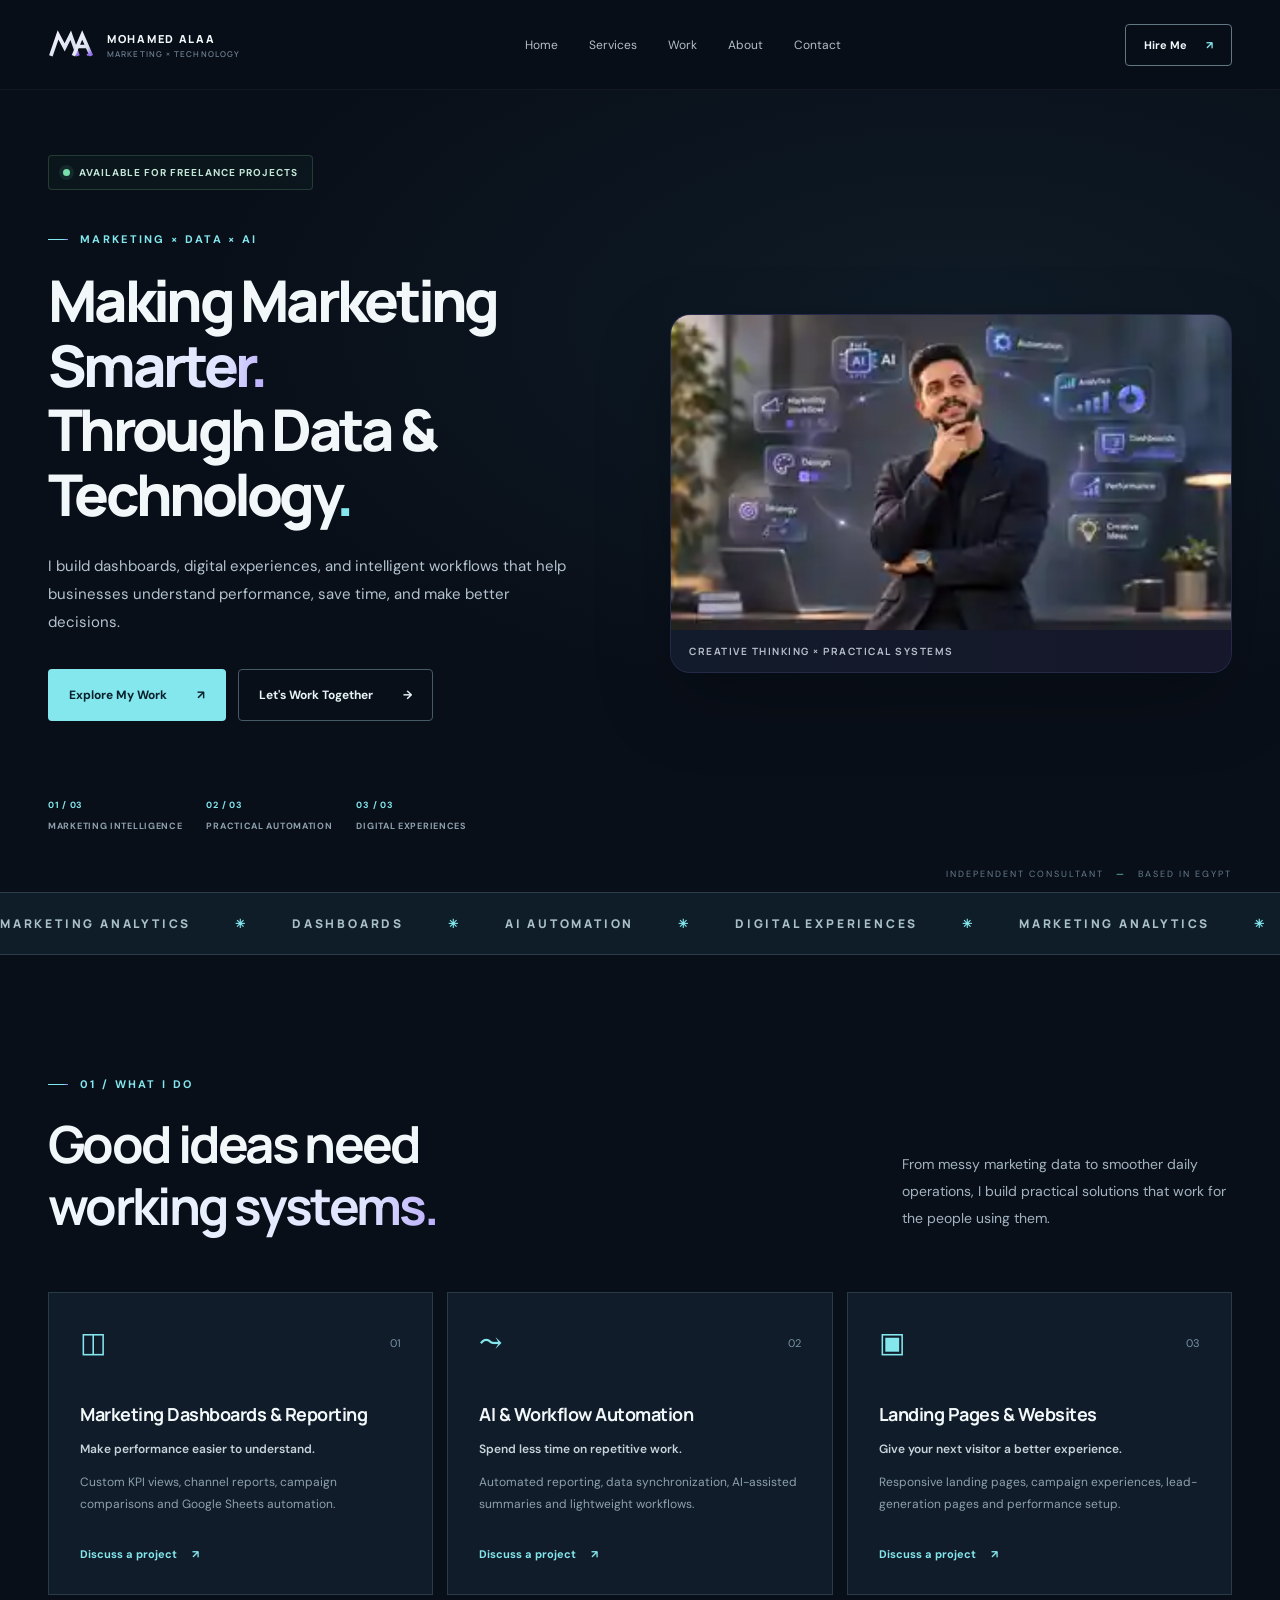
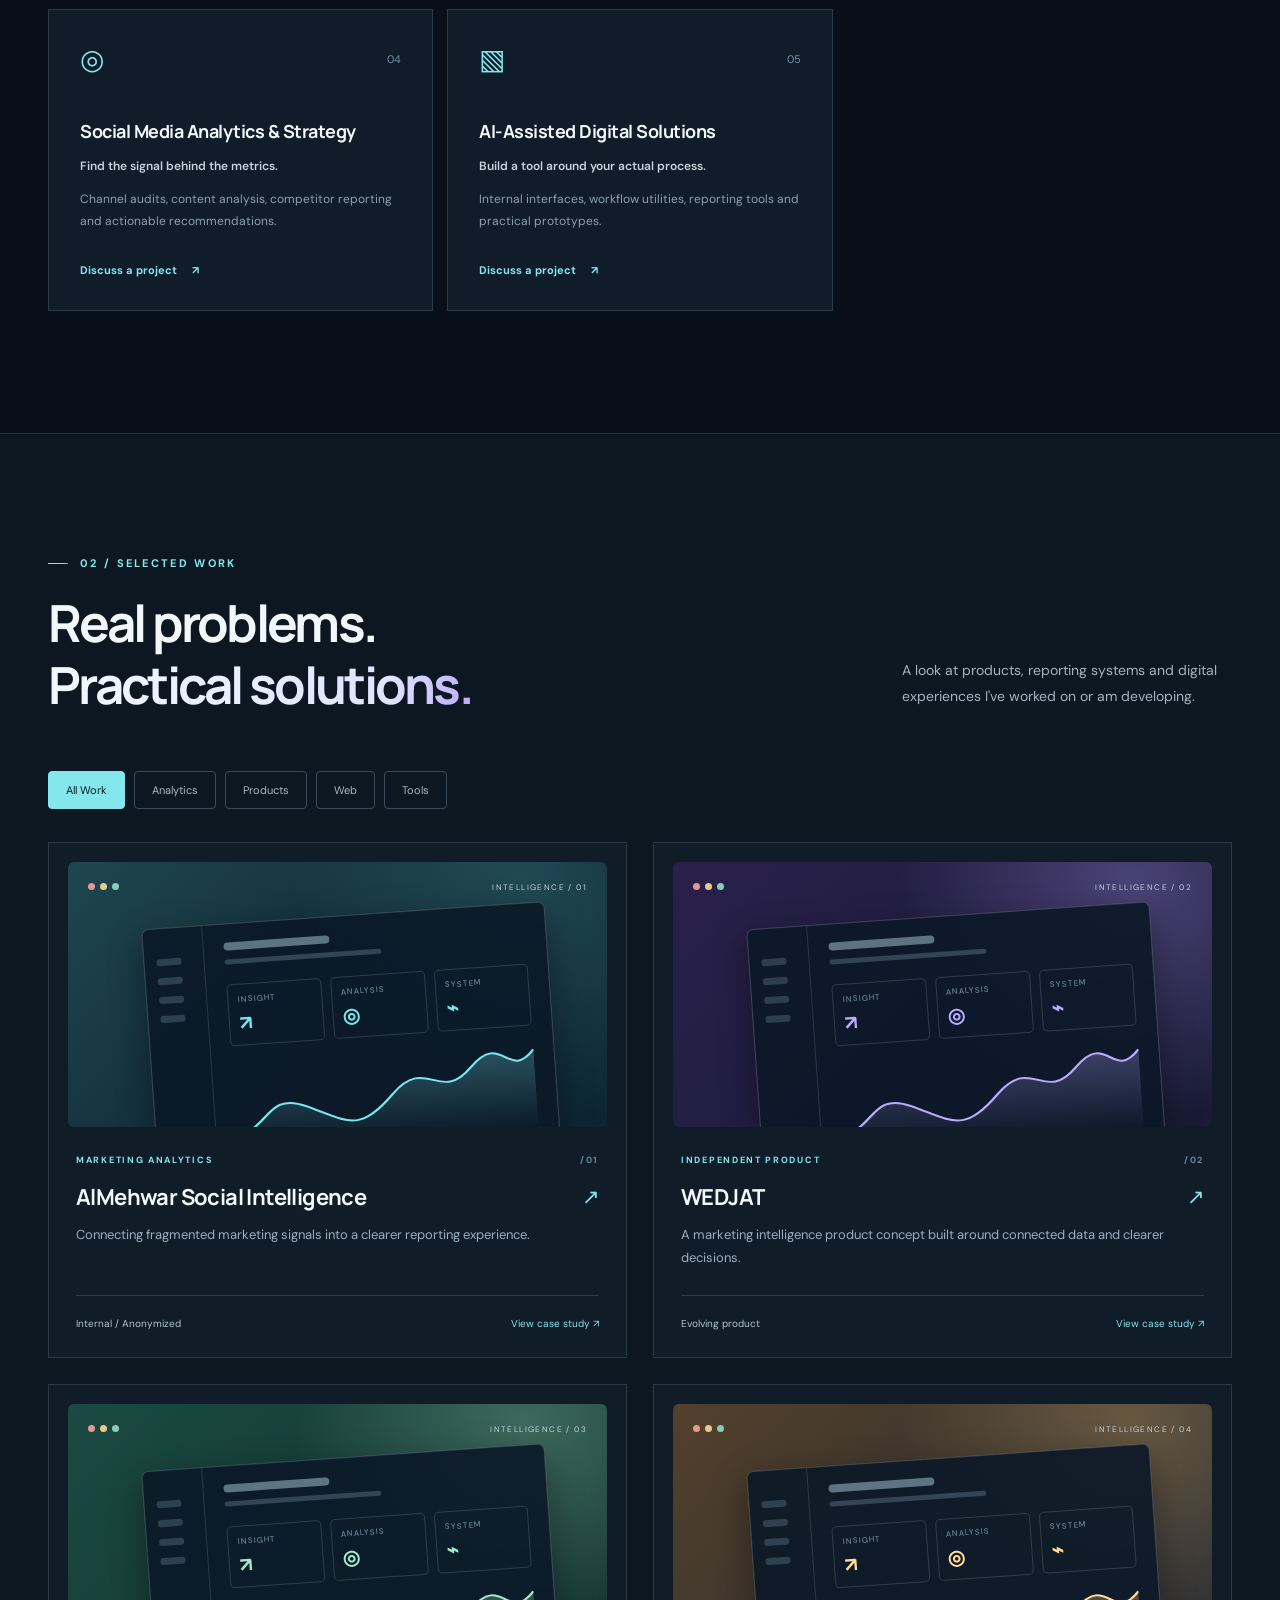
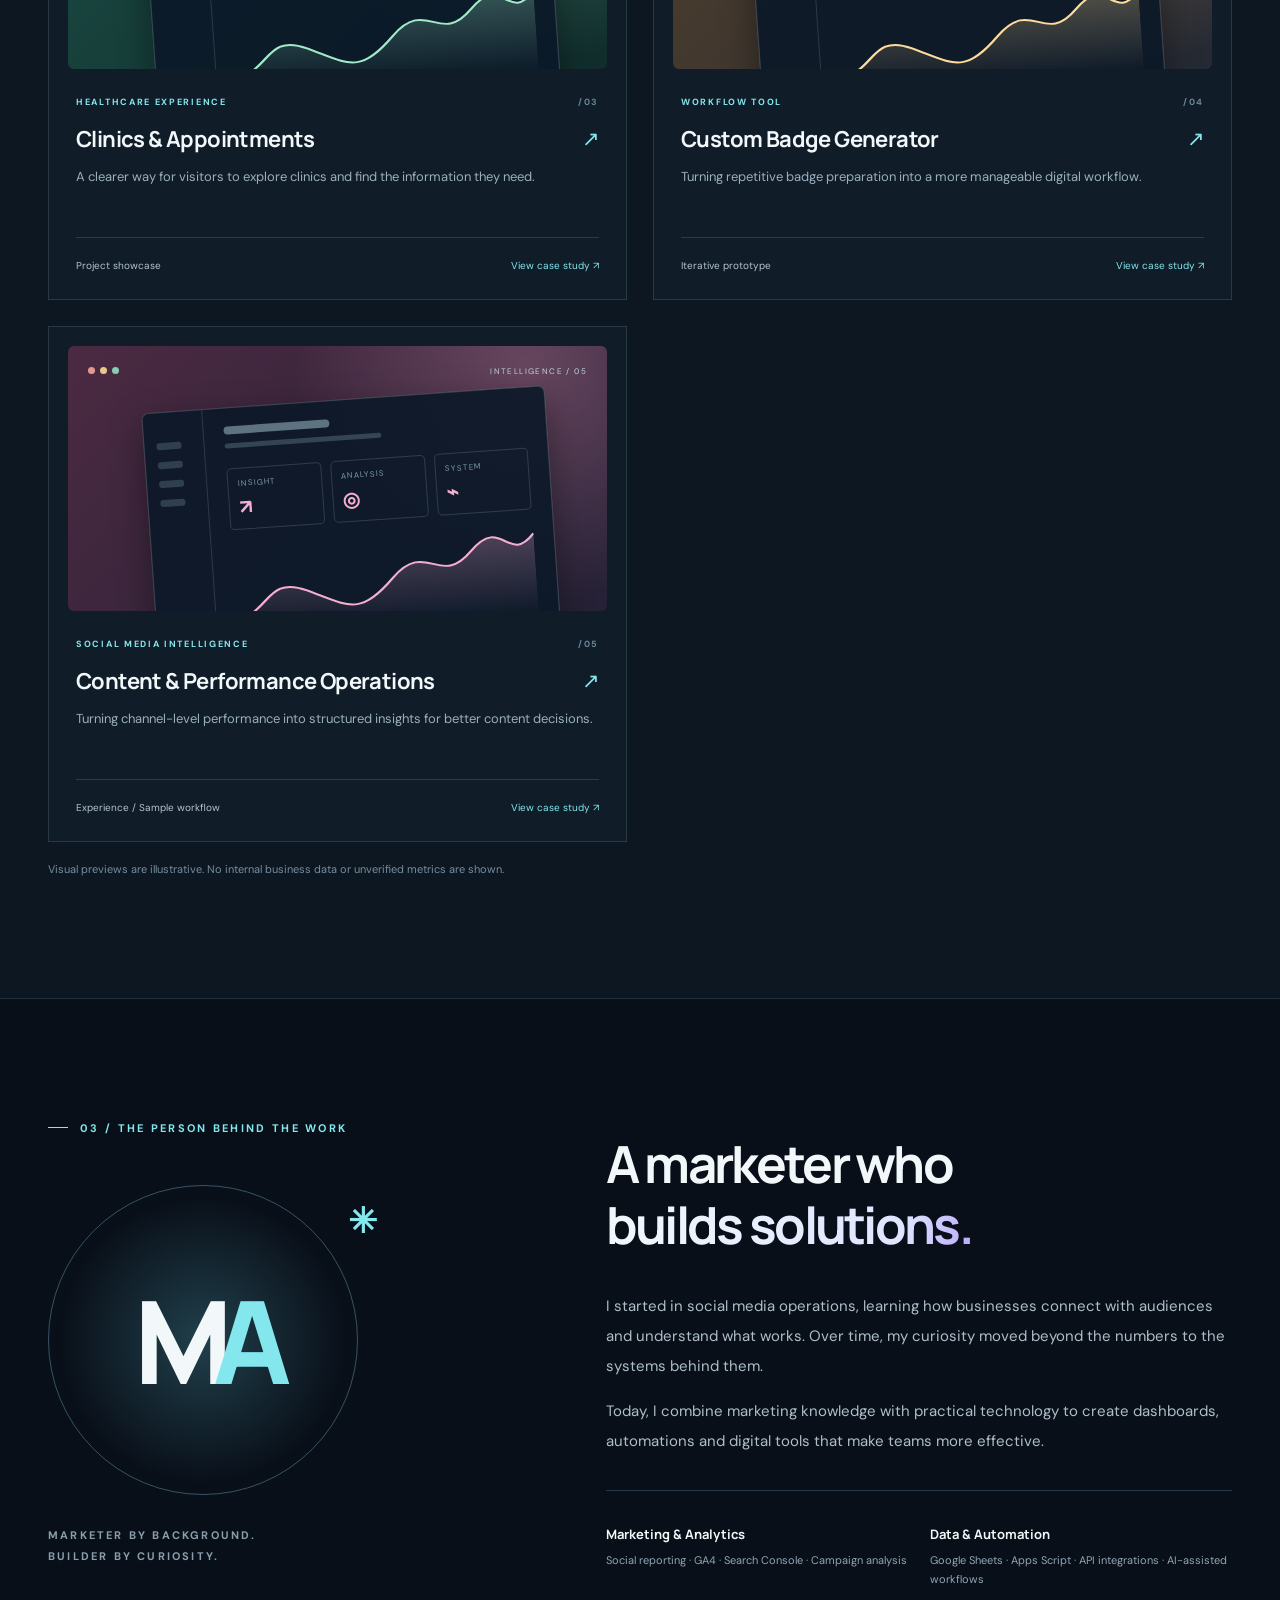
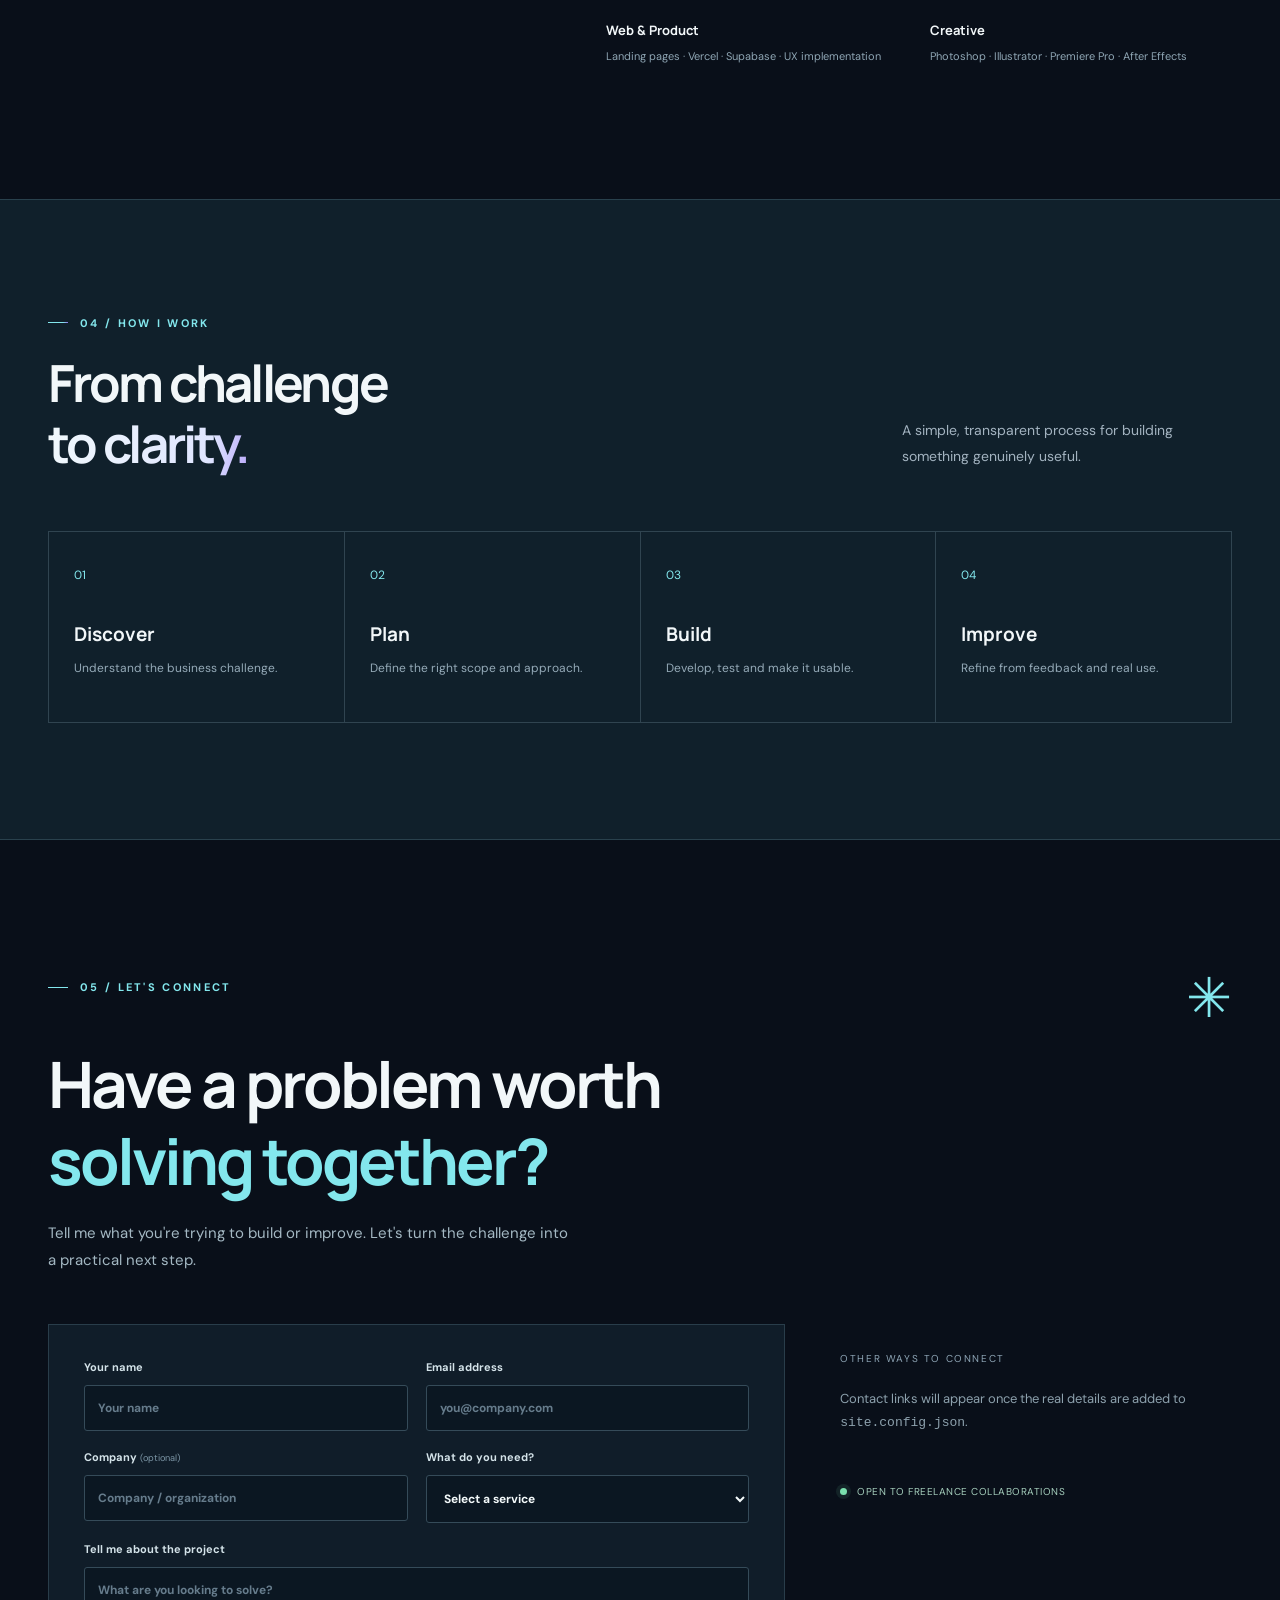
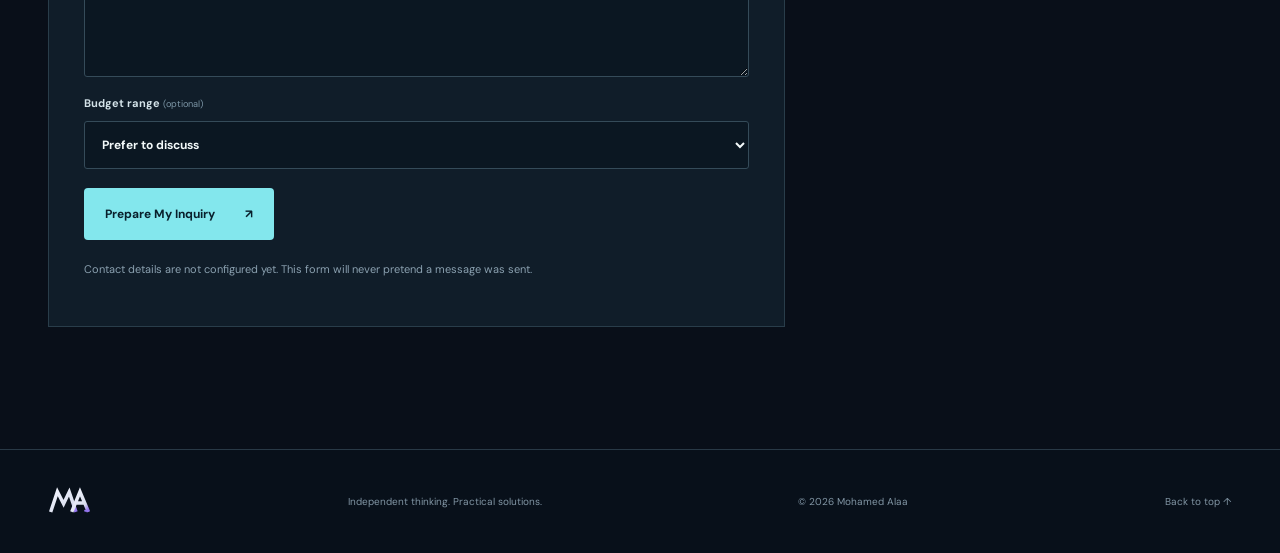
==== commit 8298756f: "Restore approved portrait artwork in hero and publish its optimized asset" ====
--- a/index.html
+++ b/index.html
@@ -1,5 +1,5 @@
 <!doctype html><html lang="en"><head><meta charset="utf-8"><meta name="viewport" content="width=device-width, initial-scale=1"><meta name="theme-color" content="#080e18"><meta name="description" content="Dashboards, automation, marketing analytics and better digital experiences built by Mohamed Alaa."><title>Marketing Technology &amp; AI Solutions Specialist | Mohamed Alaa</title><link rel="icon" type="image/svg+xml" href="assets/favicon.svg"><link rel="stylesheet" href="assets/styles.css"><meta property="og:type" content="website"><meta property="og:title" content="Marketing Technology &amp; AI Solutions Specialist | Mohamed Alaa"><meta property="og:description" content="Dashboards, automation, marketing analytics and better digital experiences built by Mohamed Alaa."><meta property="og:image" content="assets/og.svg"><script defer src="assets/site.js"></script></head><body><header class="nav-wrap"><nav class="nav container" aria-label="Main navigation"><a class="brand" href="index.html" aria-label="Mohamed Alaa home"><img class="ma-logo" src="assets/ma-mark.svg" alt="" width="46" height="34"><span class="brand-name">MOHAMED ALAA<small>MARKETING × TECHNOLOGY</small></span></a><button class="menu-toggle" type="button" aria-label="Toggle menu" aria-expanded="false" aria-controls="nav-links"><span></span><span></span><span></span></button><div class="nav-links" id="nav-links"><a href="index.html#home">Home</a><a href="index.html#services">Services</a><a href="index.html#work">Work</a><a href="index.html#about">About</a><a href="index.html#contact">Contact</a></div><a class="nav-cta" href="index.html#contact">Hire Me <span aria-hidden="true">↗</span></a></nav></header>
-<main id="top"><section id="home" class="hero container"><div class="hero-content"><div class="availability"><span class="live-dot"></span> AVAILABLE FOR FREELANCE PROJECTS</div><p class="eyebrow"><span class="eyebrow-line"></span> MARKETING × DATA × AI</p><h1>Making Marketing <em>Smarter.</em><br>Through Data &amp; Technology<span class="period">.</span></h1><p class="hero-description">I build dashboards, digital experiences, and intelligent workflows that help businesses understand performance, save time, and make better decisions.</p><div class="hero-actions"><a class="btn btn-primary" href="#work">Explore My Work <span>↗</span></a><a class="btn btn-outline" href="#contact">Let's Work Together <span>→</span></a></div><div class="hero-foot"><div><span>01 / 03</span> MARKETING INTELLIGENCE</div><div><span>02 / 03</span> PRACTICAL AUTOMATION</div><div><span>03 / 03</span> DIGITAL EXPERIENCES</div></div></div><div class="hero-visual" aria-label="Illustrative data visualization"><div class="hero-visual-halo"></div><div class="hero-dashboard"><div class="hero-dashboard-head"><span><i></i><i></i><i></i></span><small>INSIGHT STUDIO / DEMO</small><span>◈</span></div><div class="hero-dashboard-body"><div class="dash-label">CONNECTED INTELLIGENCE <span>● ● ●</span></div><div class="dash-title">A clearer view.<br><b>Better decisions.</b></div><div class="dash-stats"><div><small>CHANNELS</small><strong>Connected</strong></div><div><small>REPORTING</small><strong>Unified</strong></div><div><small>WORKFLOWS</small><strong>Smarter</strong></div></div><div class="dash-chart"><div class="dash-grid"></div><svg viewBox="0 0 400 140" preserveAspectRatio="none" aria-hidden="true"><path d="M0 125 C40 130 52 58 101 83 S178 123 219 58 288 99 320 43 359 62 400 9" stroke="#61dded" stroke-width="3" fill="none"/><path d="M0 125 C40 130 52 58 101 83 S178 123 219 58 288 99 320 43 359 62 400 9 L400 140 L0 140Z" fill="url(#hero-fill)"/><defs><linearGradient id="hero-fill" x1="0" x2="0" y1="0" y2="1"><stop stop-color="#61dded" stop-opacity=".3"/><stop offset="1" stop-color="#61dded" stop-opacity="0"/></linearGradient></defs></svg></div></div></div><div class="float-note note-left"><span>↗</span><div><b>Insight-first</b><small>Designed around decisions</small></div></div><div class="float-note note-right"><span>⌘</span><div><b>Workflow thinking</b><small>Less friction, more clarity</small></div></div></div><div class="hero-index">INDEPENDENT CONSULTANT <span>—</span> BASED IN EGYPT</div></section>
+<main id="top"><section id="home" class="hero container"><div class="hero-content"><div class="availability"><span class="live-dot"></span> AVAILABLE FOR FREELANCE PROJECTS</div><p class="eyebrow"><span class="eyebrow-line"></span> MARKETING × DATA × AI</p><h1>Making Marketing <em>Smarter.</em><br>Through Data &amp; Technology<span class="period">.</span></h1><p class="hero-description">I build dashboards, digital experiences, and intelligent workflows that help businesses understand performance, save time, and make better decisions.</p><div class="hero-actions"><a class="btn btn-primary" href="#work">Explore My Work <span>↗</span></a><a class="btn btn-outline" href="#contact">Let's Work Together <span>→</span></a></div><div class="hero-foot"><div><span>01 / 03</span> MARKETING INTELLIGENCE</div><div><span>02 / 03</span> PRACTICAL AUTOMATION</div><div><span>03 / 03</span> DIGITAL EXPERIENCES</div></div></div><div class="hero-visual hero-photo-visual" aria-label="Portrait-inspired creative strategy artwork"><div class="hero-photo-frame"><img src="assets/hero-thinking.webp" alt="Illustrated portrait of Mohamed Alaa with subtle themes of AI, analytics, automation and digital design" width="320" height="180" fetchpriority="high" decoding="async"><span class="hero-photo-note">CREATIVE THINKING × PRACTICAL SYSTEMS</span></div></div><div class="hero-index">INDEPENDENT CONSULTANT <span>—</span> BASED IN EGYPT</div></section>
 <section class="marquee" aria-label="Specializations"><div class="marquee-track">MARKETING ANALYTICS <span>✳</span> DASHBOARDS <span>✳</span> AI AUTOMATION <span>✳</span> DIGITAL EXPERIENCES <span>✳</span> MARKETING ANALYTICS <span>✳</span> DASHBOARDS <span>✳</span> AI AUTOMATION <span>✳</span> DIGITAL EXPERIENCES <span>✳</span></div></section>
 <section id="services" class="section container"><div class="section-head"><div><p class="eyebrow"><span class="eyebrow-line"></span> 01 / WHAT I DO</p><h2>Good ideas need<br><em>working systems.</em></h2></div><p>From messy marketing data to smoother daily operations, I build practical solutions that work for the people using them.</p></div><div class="services-grid"><article class="service-card"><div class="service-card-top"><span class="service-symbol">◫</span><span class="service-number">01</span></div><h3>Marketing Dashboards & Reporting</h3><strong>Make performance easier to understand.</strong><p>Custom KPI views, channel reports, campaign comparisons and Google Sheets automation.</p><a href="#contact">Discuss a project <span aria-hidden="true">↗</span></a></article><article class="service-card"><div class="service-card-top"><span class="service-symbol">⤳</span><span class="service-number">02</span></div><h3>AI & Workflow Automation</h3><strong>Spend less time on repetitive work.</strong><p>Automated reporting, data synchronization, AI-assisted summaries and lightweight workflows.</p><a href="#contact">Discuss a project <span aria-hidden="true">↗</span></a></article><article class="service-card"><div class="service-card-top"><span class="service-symbol">▣</span><span class="service-number">03</span></div><h3>Landing Pages & Websites</h3><strong>Give your next visitor a better experience.</strong><p>Responsive landing pages, campaign experiences, lead-generation pages and performance setup.</p><a href="#contact">Discuss a project <span aria-hidden="true">↗</span></a></article><article class="service-card"><div class="service-card-top"><span class="service-symbol">◎</span><span class="service-number">04</span></div><h3>Social Media Analytics & Strategy</h3><strong>Find the signal behind the metrics.</strong><p>Channel audits, content analysis, competitor reporting and actionable recommendations.</p><a href="#contact">Discuss a project <span aria-hidden="true">↗</span></a></article><article class="service-card"><div class="service-card-top"><span class="service-symbol">▧</span><span class="service-number">05</span></div><h3>AI-Assisted Digital Solutions</h3><strong>Build a tool around your actual process.</strong><p>Internal interfaces, workflow utilities, reporting tools and practical prototypes.</p><a href="#contact">Discuss a project <span aria-hidden="true">↗</span></a></article></div></section>
 <section id="work" class="section work-section"><div class="container"><div class="section-head"><div><p class="eyebrow"><span class="eyebrow-line"></span> 02 / SELECTED WORK</p><h2>Real problems.<br><em>Practical solutions.</em></h2></div><p>A look at products, reporting systems and digital experiences I've worked on or am developing.</p></div><div class="filters" aria-label="Filter projects"><button class="filter active" type="button" data-filter="All" aria-pressed="true">All Work</button><button class="filter" type="button" data-filter="Analytics" aria-pressed="false">Analytics</button><button class="filter" type="button" data-filter="Products" aria-pressed="false">Products</button><button class="filter" type="button" data-filter="Web" aria-pressed="false">Web</button><button class="filter" type="button" data-filter="Tools" aria-pressed="false">Tools</button></div><div class="project-grid"><a class="project-card" data-category="Analytics" href="work/almehwar-dashboard/"><div class="project-card-art"><div class="project-art art-cyan " aria-hidden="true"><div class="art-top"><span class="art-dots"><i></i><i></i><i></i></span><span>INTELLIGENCE / 01</span></div><div class="art-interface"><div class="art-rail"><b></b><b></b><b></b><b></b></div><div class="art-main"><div class="art-lines"><span></span><span></span></div><div class="art-stats"><div><small>INSIGHT</small><strong>↗</strong></div><div><small>ANALYSIS</small><strong>◎</strong></div><div><small>SYSTEM</small><strong>⌁</strong></div></div><svg viewBox="0 0 360 140" preserveAspectRatio="none"><defs><linearGradient id="fill-01" x1="0" x2="0" y1="0" y2="1"><stop stop-color="currentColor" stop-opacity=".27"/><stop offset="1" stop-color="currentColor" stop-opacity="0"/></linearGradient></defs><path d="M0 115 C40 110 38 50 86 78 S146 125 189 68 244 89 284 35 327 62 360 14 L360 140 L0 140Z" fill="url(#fill-01)"/><path d="M0 115 C40 110 38 50 86 78 S146 125 189 68 244 89 284 35 327 62 360 14" fill="none" stroke="currentColor" stroke-width="3"/></svg><div class="art-bottom"><span></span><span></span><span></span></div></div></div></div></div><div class="project-card-info"><div class="project-eyebrow">MARKETING ANALYTICS <span>/01</span></div><h3>AlMehwar Social Intelligence <span class="project-arrow" aria-hidden="true">↗</span></h3><p>Connecting fragmented marketing signals into a clearer reporting experience.</p><div class="project-meta"><span>Internal / Anonymized</span><span>View case study ↗</span></div></div></a><a class="project-card" data-category="Products" href="work/wedjat/"><div class="project-card-art"><div class="project-art art-violet " aria-hidden="true"><div class="art-top"><span class="art-dots"><i></i><i></i><i></i></span><span>INTELLIGENCE / 02</span></div><div class="art-interface"><div class="art-rail"><b></b><b></b><b></b><b></b></div><div class="art-main"><div class="art-lines"><span></span><span></span></div><div class="art-stats"><div><small>INSIGHT</small><strong>↗</strong></div><div><small>ANALYSIS</small><strong>◎</strong></div><div><small>SYSTEM</small><strong>⌁</strong></div></div><svg viewBox="0 0 360 140" preserveAspectRatio="none"><defs><linearGradient id="fill-02" x1="0" x2="0" y1="0" y2="1"><stop stop-color="currentColor" stop-opacity=".27"/><stop offset="1" stop-color="currentColor" stop-opacity="0"/></linearGradient></defs><path d="M0 115 C40 110 38 50 86 78 S146 125 189 68 244 89 284 35 327 62 360 14 L360 140 L0 140Z" fill="url(#fill-02)"/><path d="M0 115 C40 110 38 50 86 78 S146 125 189 68 244 89 284 35 327 62 360 14" fill="none" stroke="currentColor" stroke-width="3"/></svg><div class="art-bottom"><span></span><span></span><span></span></div></div></div></div></div><div class="project-card-info"><div class="project-eyebrow">INDEPENDENT PRODUCT <span>/02</span></div><h3>WEDJAT <span class="project-arrow" aria-hidden="true">↗</span></h3><p>A marketing intelligence product concept built around connected data and clearer decisions.</p><div class="project-meta"><span>Evolving product</span><span>View case study ↗</span></div></div></a><a class="project-card" data-category="Web" href="work/clinics-landing-page/"><div class="project-card-art"><div class="project-art art-mint " aria-hidden="true"><div class="art-top"><span class="art-dots"><i></i><i></i><i></i></span><span>INTELLIGENCE / 03</span></div><div class="art-interface"><div class="art-rail"><b></b><b></b><b></b><b></b></div><div class="art-main"><div class="art-lines"><span></span><span></span></div><div class="art-stats"><div><small>INSIGHT</small><strong>↗</strong></div><div><small>ANALYSIS</small><strong>◎</strong></div><div><small>SYSTEM</small><strong>⌁</strong></div></div><svg viewBox="0 0 360 140" preserveAspectRatio="none"><defs><linearGradient id="fill-03" x1="0" x2="0" y1="0" y2="1"><stop stop-color="currentColor" stop-opacity=".27"/><stop offset="1" stop-color="currentColor" stop-opacity="0"/></linearGradient></defs><path d="M0 115 C40 110 38 50 86 78 S146 125 189 68 244 89 284 35 327 62 360 14 L360 140 L0 140Z" fill="url(#fill-03)"/><path d="M0 115 C40 110 38 50 86 78 S146 125 189 68 244 89 284 35 327 62 360 14" fill="none" stroke="currentColor" stroke-width="3"/></svg><div class="art-bottom"><span></span><span></span><span></span></div></div></div></div></div><div class="project-card-info"><div class="project-eyebrow">HEALTHCARE EXPERIENCE <span>/03</span></div><h3>Clinics & Appointments <span class="project-arrow" aria-hidden="true">↗</span></h3><p>A clearer way for visitors to explore clinics and find the information they need.</p><div class="project-meta"><span>Project showcase</span><span>View case study ↗</span></div></div></a><a class="project-card" data-category="Tools" href="work/badge-generator/"><div class="project-card-art"><div class="project-art art-amber " aria-hidden="true"><div class="art-top"><span class="art-dots"><i></i><i></i><i></i></span><span>INTELLIGENCE / 04</span></div><div class="art-interface"><div class="art-rail"><b></b><b></b><b></b><b></b></div><div class="art-main"><div class="art-lines"><span></span><span></span></div><div class="art-stats"><div><small>INSIGHT</small><strong>↗</strong></div><div><small>ANALYSIS</small><strong>◎</strong></div><div><small>SYSTEM</small><strong>⌁</strong></div></div><svg viewBox="0 0 360 140" preserveAspectRatio="none"><defs><linearGradient id="fill-04" x1="0" x2="0" y1="0" y2="1"><stop stop-color="currentColor" stop-opacity=".27"/><stop offset="1" stop-color="currentColor" stop-opacity="0"/></linearGradient></defs><path d="M0 115 C40 110 38 50 86 78 S146 125 189 68 244 89 284 35 327 62 360 14 L360 140 L0 140Z" fill="url(#fill-04)"/><path d="M0 115 C40 110 38 50 86 78 S146 125 189 68 244 89 284 35 327 62 360 14" fill="none" stroke="currentColor" stroke-width="3"/></svg><div class="art-bottom"><span></span><span></span><span></span></div></div></div></div></div><div class="project-card-info"><div class="project-eyebrow">WORKFLOW TOOL <span>/04</span></div><h3>Custom Badge Generator <span class="project-arrow" aria-hidden="true">↗</span></h3><p>Turning repetitive badge preparation into a more manageable digital workflow.</p><div class="project-meta"><span>Iterative prototype</span><span>View case study ↗</span></div></div></a><a class="project-card" data-category="Analytics" href="work/marketing-analytics/"><div class="project-card-art"><div class="project-art art-rose " aria-hidden="true"><div class="art-top"><span class="art-dots"><i></i><i></i><i></i></span><span>INTELLIGENCE / 05</span></div><div class="art-interface"><div class="art-rail"><b></b><b></b><b></b><b></b></div><div class="art-main"><div class="art-lines"><span></span><span></span></div><div class="art-stats"><div><small>INSIGHT</small><strong>↗</strong></div><div><small>ANALYSIS</small><strong>◎</strong></div><div><small>SYSTEM</small><strong>⌁</strong></div></div><svg viewBox="0 0 360 140" preserveAspectRatio="none"><defs><linearGradient id="fill-05" x1="0" x2="0" y1="0" y2="1"><stop stop-color="currentColor" stop-opacity=".27"/><stop offset="1" stop-color="currentColor" stop-opacity="0"/></linearGradient></defs><path d="M0 115 C40 110 38 50 86 78 S146 125 189 68 244 89 284 35 327 62 360 14 L360 140 L0 140Z" fill="url(#fill-05)"/><path d="M0 115 C40 110 38 50 86 78 S146 125 189 68 244 89 284 35 327 62 360 14" fill="none" stroke="currentColor" stroke-width="3"/></svg><div class="art-bottom"><span></span><span></span><span></span></div></div></div></div></div><div class="project-card-info"><div class="project-eyebrow">SOCIAL MEDIA INTELLIGENCE <span>/05</span></div><h3>Content & Performance Operations <span class="project-arrow" aria-hidden="true">↗</span></h3><p>Turning channel-level performance into structured insights for better content decisions.</p><div class="project-meta"><span>Experience / Sample workflow</span><span>View case study ↗</span></div></div></a></div><p class="work-note">Visual previews are illustrative. No internal business data or unverified metrics are shown.</p></div></section>
--- a/assets/styles.css
+++ b/assets/styles.css
@@ -17,3 +17,10 @@
 .filter:hover{border-color:rgba(145,116,237,.40)}
 ::selection{background:#9174ed;color:#fff}
 @media(max-width:580px){.brand .ma-logo{width:39px;height:30px}}
+
+/* Approved original illustrated hero portrait; retains navy and restrained violet. */
+.hero-photo-visual{height:auto;min-height:0;display:flex;align-items:center;justify-content:center;padding:14px 0}
+.hero-photo-frame{width:100%;position:relative;overflow:hidden;border:1px solid rgba(145,116,237,.16);border-radius:20px;background:#111a2b;box-shadow:0 28px 72px #00000040}
+.hero-photo-frame img{display:block;width:100%;height:auto;aspect-ratio:16/9;object-fit:cover}
+.hero-photo-note{display:block;padding:14px 18px;background:linear-gradient(90deg,#121b2b,#16172a);color:#b6bdcc;font:700 10px Manrope,Arial,sans-serif;letter-spacing:1.5px}
+@media(max-width:580px){.hero-photo-visual{padding:0}.hero-photo-frame{border-radius:12px}.hero-photo-note{font-size:8px;letter-spacing:1px}}
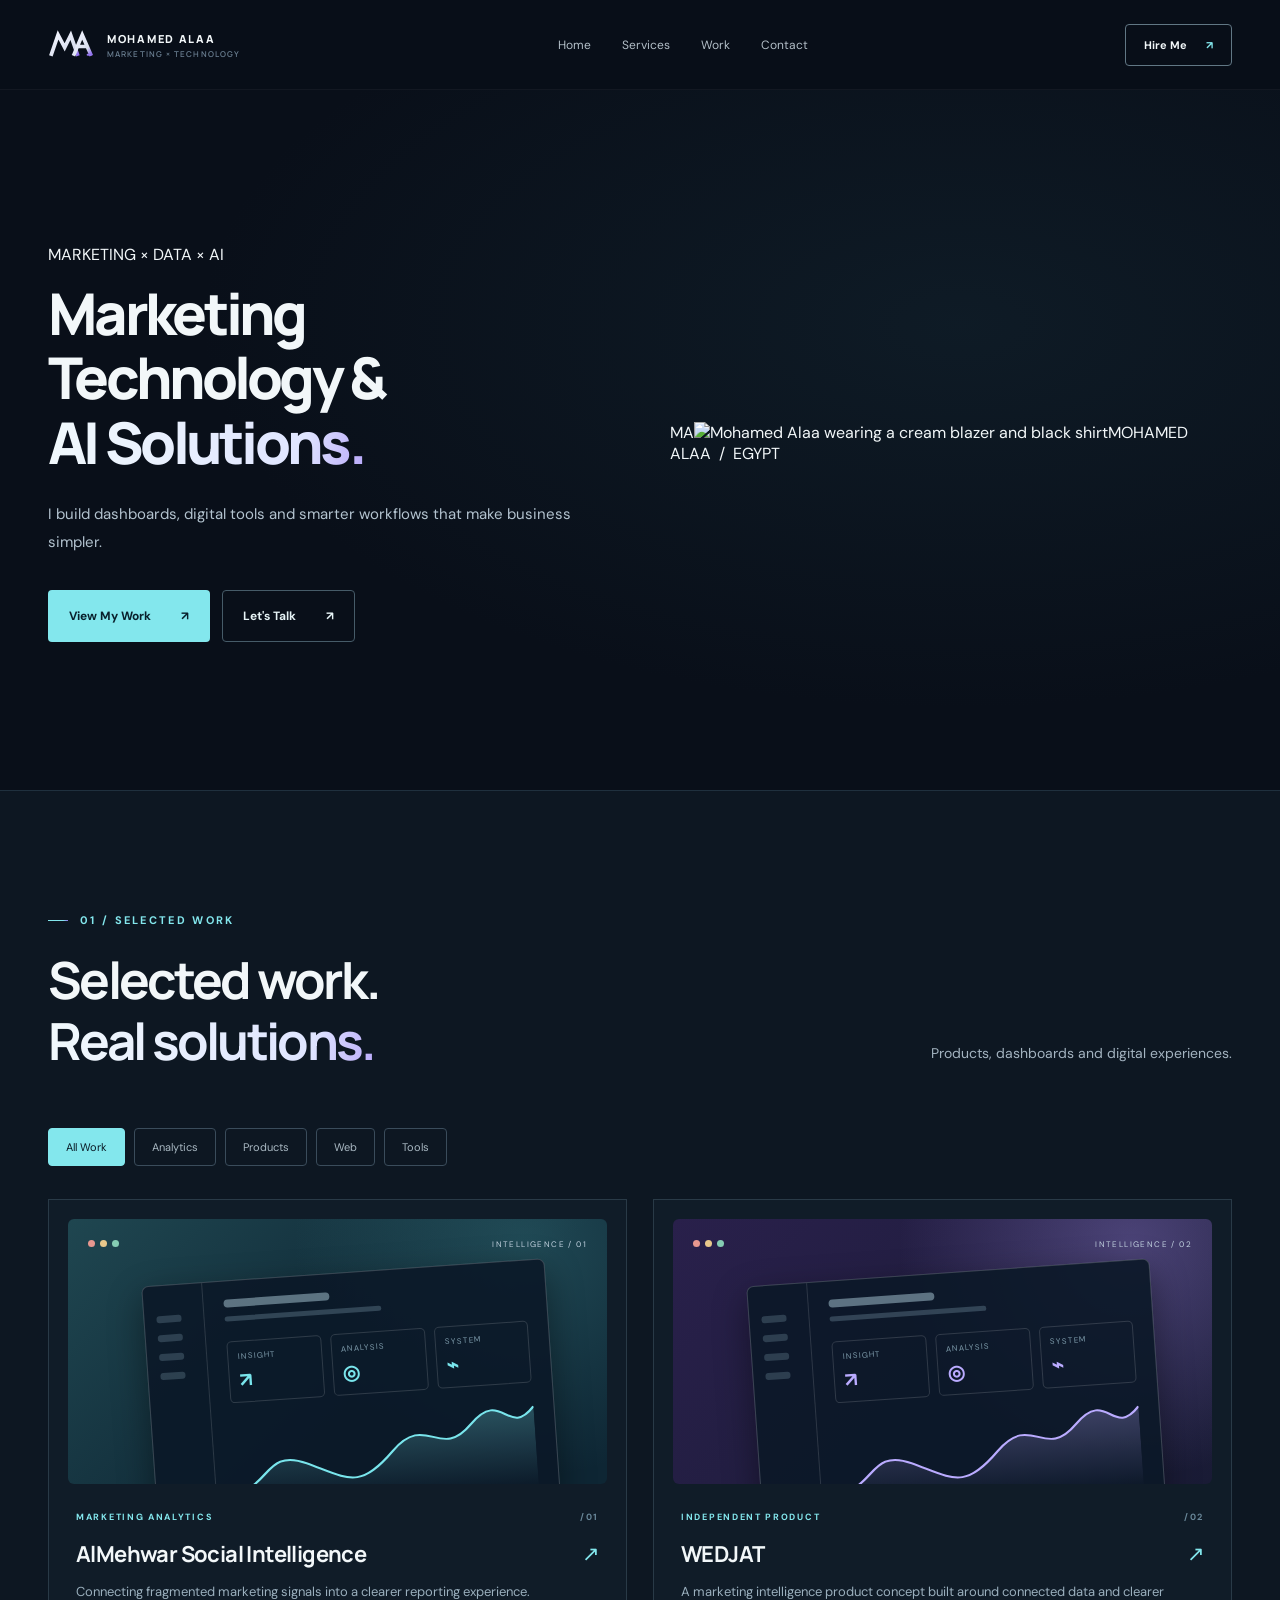
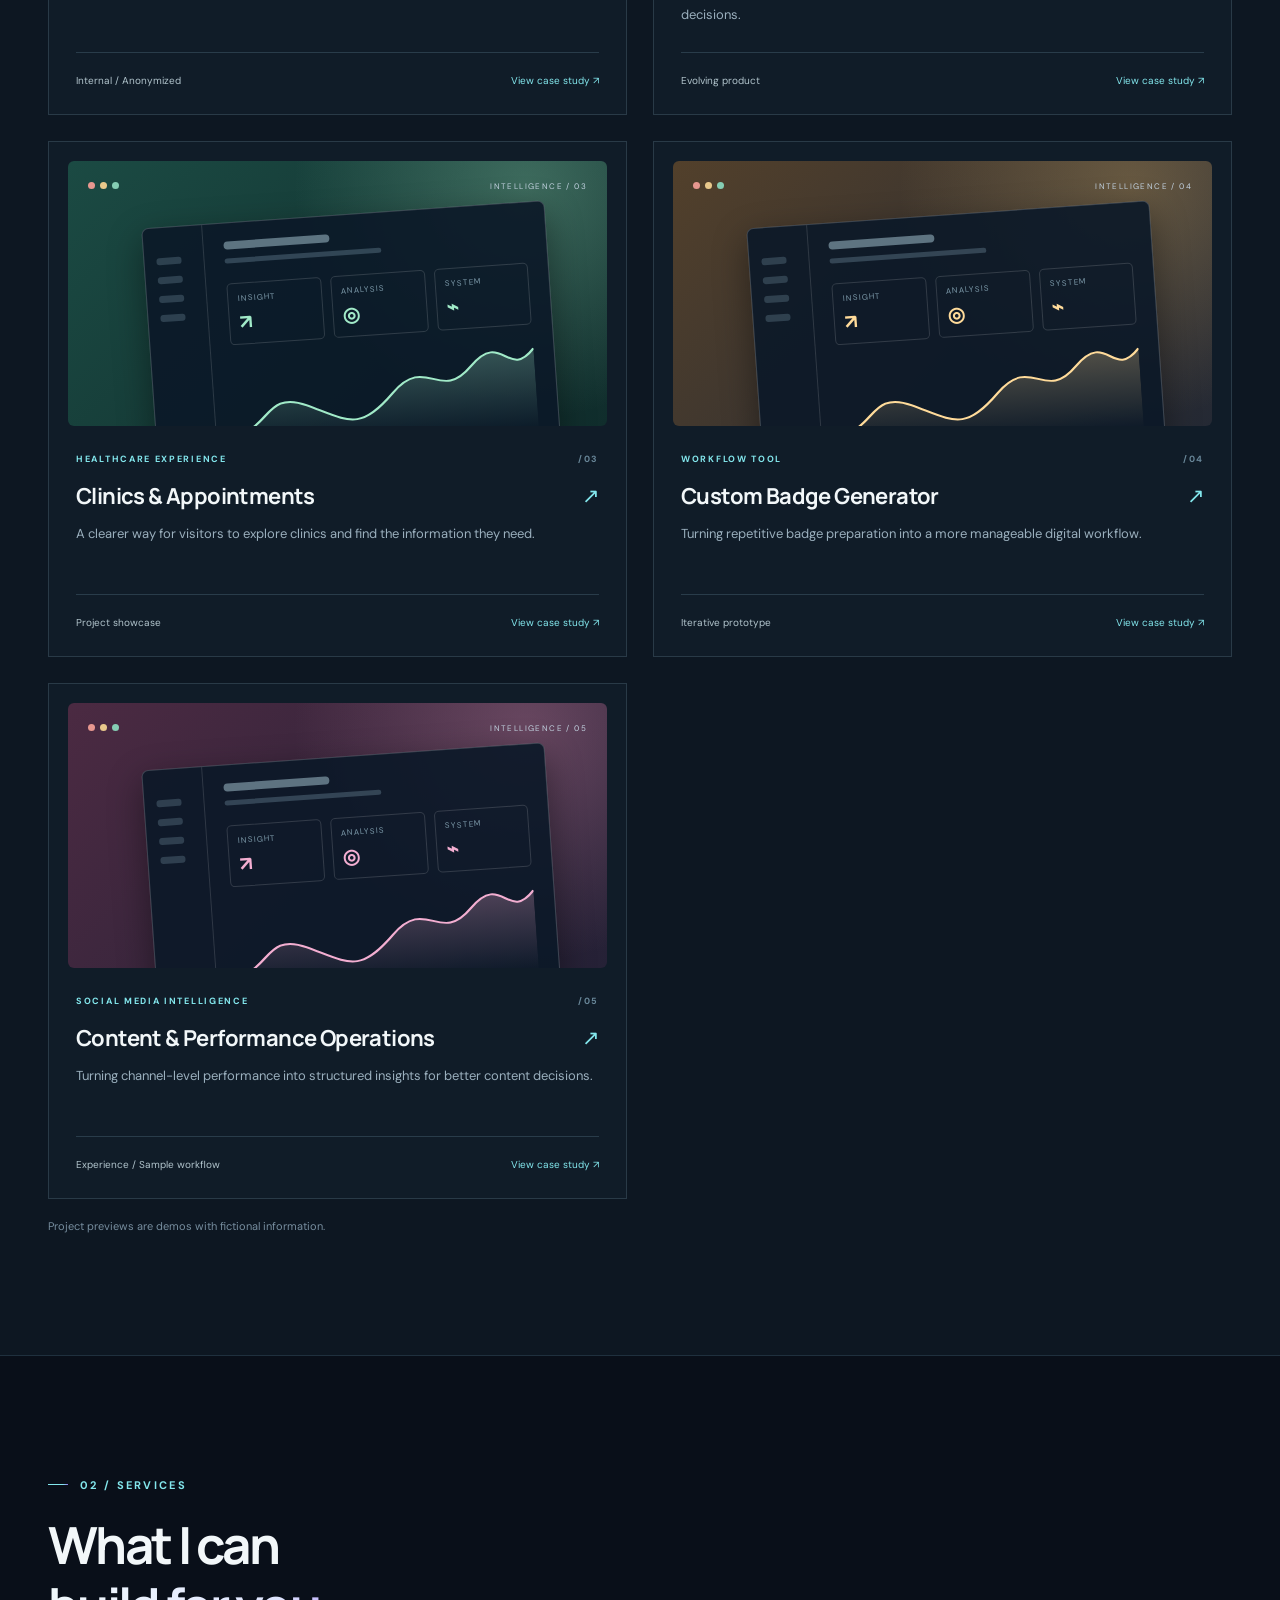
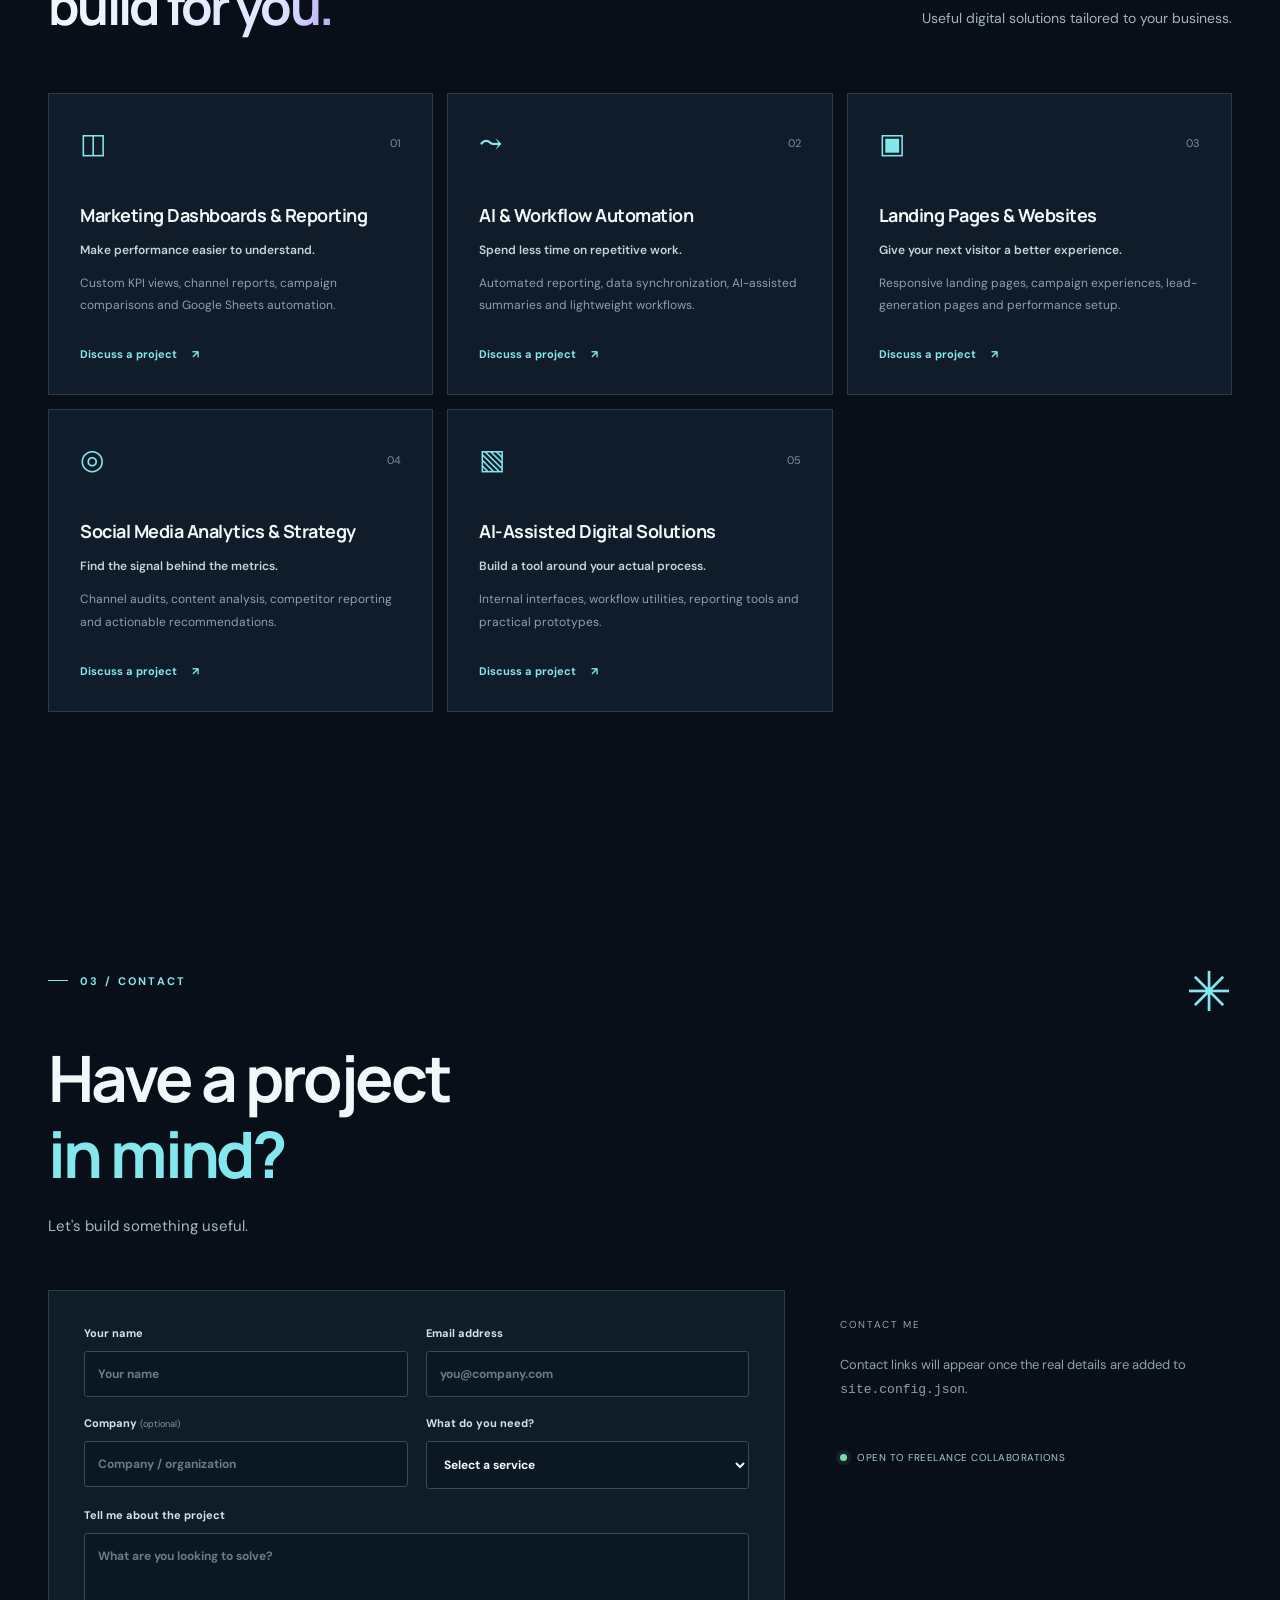
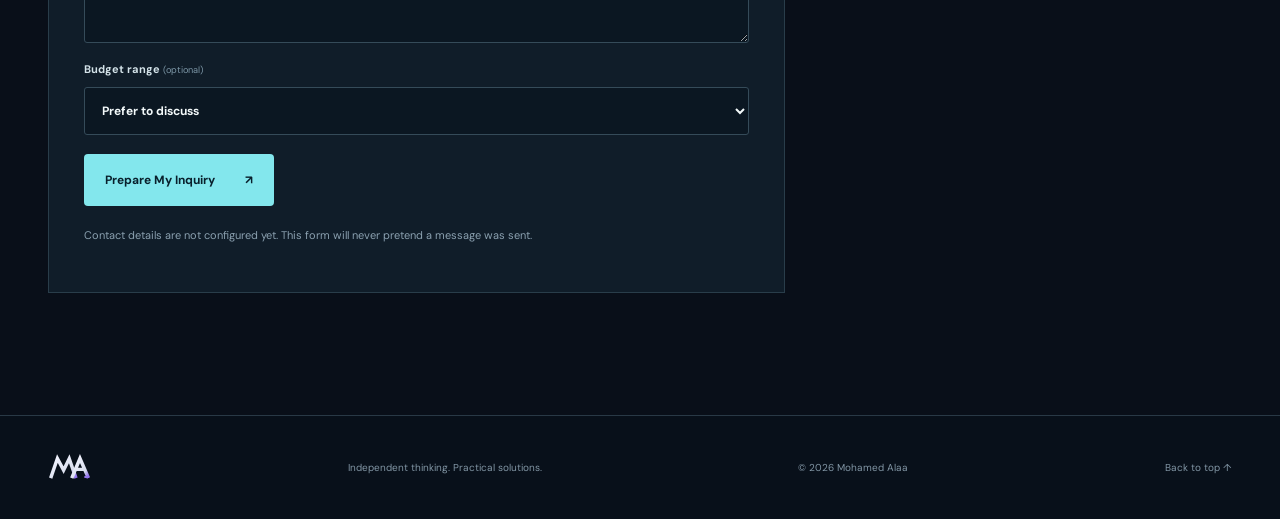
==== commit de26c53e: "Launch editorial portrait layout with work-first navigation and real contact details" ====
--- a/index.html
+++ b/index.html
@@ -1,8 +1,12 @@
-<!doctype html><html lang="en"><head><meta charset="utf-8"><meta name="viewport" content="width=device-width, initial-scale=1"><meta name="theme-color" content="#080e18"><meta name="description" content="Dashboards, automation, marketing analytics and better digital experiences built by Mohamed Alaa."><title>Marketing Technology &amp; AI Solutions Specialist | Mohamed Alaa</title><link rel="icon" type="image/svg+xml" href="assets/favicon.svg"><link rel="stylesheet" href="assets/styles.css"><meta property="og:type" content="website"><meta property="og:title" content="Marketing Technology &amp; AI Solutions Specialist | Mohamed Alaa"><meta property="og:description" content="Dashboards, automation, marketing analytics and better digital experiences built by Mohamed Alaa."><meta property="og:image" content="assets/og.svg"><script defer src="assets/site.js"></script></head><body><header class="nav-wrap"><nav class="nav container" aria-label="Main navigation"><a class="brand" href="index.html" aria-label="Mohamed Alaa home"><img class="ma-logo" src="assets/ma-mark.svg" alt="" width="46" height="34"><span class="brand-name">MOHAMED ALAA<small>MARKETING × TECHNOLOGY</small></span></a><button class="menu-toggle" type="button" aria-label="Toggle menu" aria-expanded="false" aria-controls="nav-links"><span></span><span></span><span></span></button><div class="nav-links" id="nav-links"><a href="index.html#home">Home</a><a href="index.html#services">Services</a><a href="index.html#work">Work</a><a href="index.html#about">About</a><a href="index.html#contact">Contact</a></div><a class="nav-cta" href="index.html#contact">Hire Me <span aria-hidden="true">↗</span></a></nav></header>
-<main id="top"><section id="home" class="hero container"><div class="hero-content"><div class="availability"><span class="live-dot"></span> AVAILABLE FOR FREELANCE PROJECTS</div><p class="eyebrow"><span class="eyebrow-line"></span> MARKETING × DATA × AI</p><h1>Making Marketing <em>Smarter.</em><br>Through Data &amp; Technology<span class="period">.</span></h1><p class="hero-description">I build dashboards, digital experiences, and intelligent workflows that help businesses understand performance, save time, and make better decisions.</p><div class="hero-actions"><a class="btn btn-primary" href="#work">Explore My Work <span>↗</span></a><a class="btn btn-outline" href="#contact">Let's Work Together <span>→</span></a></div><div class="hero-foot"><div><span>01 / 03</span> MARKETING INTELLIGENCE</div><div><span>02 / 03</span> PRACTICAL AUTOMATION</div><div><span>03 / 03</span> DIGITAL EXPERIENCES</div></div></div><div class="hero-visual hero-photo-visual" aria-label="Portrait-inspired creative strategy artwork"><div class="hero-photo-frame"><img src="assets/hero-thinking.webp" alt="Illustrated portrait of Mohamed Alaa with subtle themes of AI, analytics, automation and digital design" width="320" height="180" fetchpriority="high" decoding="async"><span class="hero-photo-note">CREATIVE THINKING × PRACTICAL SYSTEMS</span></div></div><div class="hero-index">INDEPENDENT CONSULTANT <span>—</span> BASED IN EGYPT</div></section>
-<section class="marquee" aria-label="Specializations"><div class="marquee-track">MARKETING ANALYTICS <span>✳</span> DASHBOARDS <span>✳</span> AI AUTOMATION <span>✳</span> DIGITAL EXPERIENCES <span>✳</span> MARKETING ANALYTICS <span>✳</span> DASHBOARDS <span>✳</span> AI AUTOMATION <span>✳</span> DIGITAL EXPERIENCES <span>✳</span></div></section>
-<section id="services" class="section container"><div class="section-head"><div><p class="eyebrow"><span class="eyebrow-line"></span> 01 / WHAT I DO</p><h2>Good ideas need<br><em>working systems.</em></h2></div><p>From messy marketing data to smoother daily operations, I build practical solutions that work for the people using them.</p></div><div class="services-grid"><article class="service-card"><div class="service-card-top"><span class="service-symbol">◫</span><span class="service-number">01</span></div><h3>Marketing Dashboards & Reporting</h3><strong>Make performance easier to understand.</strong><p>Custom KPI views, channel reports, campaign comparisons and Google Sheets automation.</p><a href="#contact">Discuss a project <span aria-hidden="true">↗</span></a></article><article class="service-card"><div class="service-card-top"><span class="service-symbol">⤳</span><span class="service-number">02</span></div><h3>AI & Workflow Automation</h3><strong>Spend less time on repetitive work.</strong><p>Automated reporting, data synchronization, AI-assisted summaries and lightweight workflows.</p><a href="#contact">Discuss a project <span aria-hidden="true">↗</span></a></article><article class="service-card"><div class="service-card-top"><span class="service-symbol">▣</span><span class="service-number">03</span></div><h3>Landing Pages & Websites</h3><strong>Give your next visitor a better experience.</strong><p>Responsive landing pages, campaign experiences, lead-generation pages and performance setup.</p><a href="#contact">Discuss a project <span aria-hidden="true">↗</span></a></article><article class="service-card"><div class="service-card-top"><span class="service-symbol">◎</span><span class="service-number">04</span></div><h3>Social Media Analytics & Strategy</h3><strong>Find the signal behind the metrics.</strong><p>Channel audits, content analysis, competitor reporting and actionable recommendations.</p><a href="#contact">Discuss a project <span aria-hidden="true">↗</span></a></article><article class="service-card"><div class="service-card-top"><span class="service-symbol">▧</span><span class="service-number">05</span></div><h3>AI-Assisted Digital Solutions</h3><strong>Build a tool around your actual process.</strong><p>Internal interfaces, workflow utilities, reporting tools and practical prototypes.</p><a href="#contact">Discuss a project <span aria-hidden="true">↗</span></a></article></div></section>
-<section id="work" class="section work-section"><div class="container"><div class="section-head"><div><p class="eyebrow"><span class="eyebrow-line"></span> 02 / SELECTED WORK</p><h2>Real problems.<br><em>Practical solutions.</em></h2></div><p>A look at products, reporting systems and digital experiences I've worked on or am developing.</p></div><div class="filters" aria-label="Filter projects"><button class="filter active" type="button" data-filter="All" aria-pressed="true">All Work</button><button class="filter" type="button" data-filter="Analytics" aria-pressed="false">Analytics</button><button class="filter" type="button" data-filter="Products" aria-pressed="false">Products</button><button class="filter" type="button" data-filter="Web" aria-pressed="false">Web</button><button class="filter" type="button" data-filter="Tools" aria-pressed="false">Tools</button></div><div class="project-grid"><a class="project-card" data-category="Analytics" href="work/almehwar-dashboard/"><div class="project-card-art"><div class="project-art art-cyan " aria-hidden="true"><div class="art-top"><span class="art-dots"><i></i><i></i><i></i></span><span>INTELLIGENCE / 01</span></div><div class="art-interface"><div class="art-rail"><b></b><b></b><b></b><b></b></div><div class="art-main"><div class="art-lines"><span></span><span></span></div><div class="art-stats"><div><small>INSIGHT</small><strong>↗</strong></div><div><small>ANALYSIS</small><strong>◎</strong></div><div><small>SYSTEM</small><strong>⌁</strong></div></div><svg viewBox="0 0 360 140" preserveAspectRatio="none"><defs><linearGradient id="fill-01" x1="0" x2="0" y1="0" y2="1"><stop stop-color="currentColor" stop-opacity=".27"/><stop offset="1" stop-color="currentColor" stop-opacity="0"/></linearGradient></defs><path d="M0 115 C40 110 38 50 86 78 S146 125 189 68 244 89 284 35 327 62 360 14 L360 140 L0 140Z" fill="url(#fill-01)"/><path d="M0 115 C40 110 38 50 86 78 S146 125 189 68 244 89 284 35 327 62 360 14" fill="none" stroke="currentColor" stroke-width="3"/></svg><div class="art-bottom"><span></span><span></span><span></span></div></div></div></div></div><div class="project-card-info"><div class="project-eyebrow">MARKETING ANALYTICS <span>/01</span></div><h3>AlMehwar Social Intelligence <span class="project-arrow" aria-hidden="true">↗</span></h3><p>Connecting fragmented marketing signals into a clearer reporting experience.</p><div class="project-meta"><span>Internal / Anonymized</span><span>View case study ↗</span></div></div></a><a class="project-card" data-category="Products" href="work/wedjat/"><div class="project-card-art"><div class="project-art art-violet " aria-hidden="true"><div class="art-top"><span class="art-dots"><i></i><i></i><i></i></span><span>INTELLIGENCE / 02</span></div><div class="art-interface"><div class="art-rail"><b></b><b></b><b></b><b></b></div><div class="art-main"><div class="art-lines"><span></span><span></span></div><div class="art-stats"><div><small>INSIGHT</small><strong>↗</strong></div><div><small>ANALYSIS</small><strong>◎</strong></div><div><small>SYSTEM</small><strong>⌁</strong></div></div><svg viewBox="0 0 360 140" preserveAspectRatio="none"><defs><linearGradient id="fill-02" x1="0" x2="0" y1="0" y2="1"><stop stop-color="currentColor" stop-opacity=".27"/><stop offset="1" stop-color="currentColor" stop-opacity="0"/></linearGradient></defs><path d="M0 115 C40 110 38 50 86 78 S146 125 189 68 244 89 284 35 327 62 360 14 L360 140 L0 140Z" fill="url(#fill-02)"/><path d="M0 115 C40 110 38 50 86 78 S146 125 189 68 244 89 284 35 327 62 360 14" fill="none" stroke="currentColor" stroke-width="3"/></svg><div class="art-bottom"><span></span><span></span><span></span></div></div></div></div></div><div class="project-card-info"><div class="project-eyebrow">INDEPENDENT PRODUCT <span>/02</span></div><h3>WEDJAT <span class="project-arrow" aria-hidden="true">↗</span></h3><p>A marketing intelligence product concept built around connected data and clearer decisions.</p><div class="project-meta"><span>Evolving product</span><span>View case study ↗</span></div></div></a><a class="project-card" data-category="Web" href="work/clinics-landing-page/"><div class="project-card-art"><div class="project-art art-mint " aria-hidden="true"><div class="art-top"><span class="art-dots"><i></i><i></i><i></i></span><span>INTELLIGENCE / 03</span></div><div class="art-interface"><div class="art-rail"><b></b><b></b><b></b><b></b></div><div class="art-main"><div class="art-lines"><span></span><span></span></div><div class="art-stats"><div><small>INSIGHT</small><strong>↗</strong></div><div><small>ANALYSIS</small><strong>◎</strong></div><div><small>SYSTEM</small><strong>⌁</strong></div></div><svg viewBox="0 0 360 140" preserveAspectRatio="none"><defs><linearGradient id="fill-03" x1="0" x2="0" y1="0" y2="1"><stop stop-color="currentColor" stop-opacity=".27"/><stop offset="1" stop-color="currentColor" stop-opacity="0"/></linearGradient></defs><path d="M0 115 C40 110 38 50 86 78 S146 125 189 68 244 89 284 35 327 62 360 14 L360 140 L0 140Z" fill="url(#fill-03)"/><path d="M0 115 C40 110 38 50 86 78 S146 125 189 68 244 89 284 35 327 62 360 14" fill="none" stroke="currentColor" stroke-width="3"/></svg><div class="art-bottom"><span></span><span></span><span></span></div></div></div></div></div><div class="project-card-info"><div class="project-eyebrow">HEALTHCARE EXPERIENCE <span>/03</span></div><h3>Clinics & Appointments <span class="project-arrow" aria-hidden="true">↗</span></h3><p>A clearer way for visitors to explore clinics and find the information they need.</p><div class="project-meta"><span>Project showcase</span><span>View case study ↗</span></div></div></a><a class="project-card" data-category="Tools" href="work/badge-generator/"><div class="project-card-art"><div class="project-art art-amber " aria-hidden="true"><div class="art-top"><span class="art-dots"><i></i><i></i><i></i></span><span>INTELLIGENCE / 04</span></div><div class="art-interface"><div class="art-rail"><b></b><b></b><b></b><b></b></div><div class="art-main"><div class="art-lines"><span></span><span></span></div><div class="art-stats"><div><small>INSIGHT</small><strong>↗</strong></div><div><small>ANALYSIS</small><strong>◎</strong></div><div><small>SYSTEM</small><strong>⌁</strong></div></div><svg viewBox="0 0 360 140" preserveAspectRatio="none"><defs><linearGradient id="fill-04" x1="0" x2="0" y1="0" y2="1"><stop stop-color="currentColor" stop-opacity=".27"/><stop offset="1" stop-color="currentColor" stop-opacity="0"/></linearGradient></defs><path d="M0 115 C40 110 38 50 86 78 S146 125 189 68 244 89 284 35 327 62 360 14 L360 140 L0 140Z" fill="url(#fill-04)"/><path d="M0 115 C40 110 38 50 86 78 S146 125 189 68 244 89 284 35 327 62 360 14" fill="none" stroke="currentColor" stroke-width="3"/></svg><div class="art-bottom"><span></span><span></span><span></span></div></div></div></div></div><div class="project-card-info"><div class="project-eyebrow">WORKFLOW TOOL <span>/04</span></div><h3>Custom Badge Generator <span class="project-arrow" aria-hidden="true">↗</span></h3><p>Turning repetitive badge preparation into a more manageable digital workflow.</p><div class="project-meta"><span>Iterative prototype</span><span>View case study ↗</span></div></div></a><a class="project-card" data-category="Analytics" href="work/marketing-analytics/"><div class="project-card-art"><div class="project-art art-rose " aria-hidden="true"><div class="art-top"><span class="art-dots"><i></i><i></i><i></i></span><span>INTELLIGENCE / 05</span></div><div class="art-interface"><div class="art-rail"><b></b><b></b><b></b><b></b></div><div class="art-main"><div class="art-lines"><span></span><span></span></div><div class="art-stats"><div><small>INSIGHT</small><strong>↗</strong></div><div><small>ANALYSIS</small><strong>◎</strong></div><div><small>SYSTEM</small><strong>⌁</strong></div></div><svg viewBox="0 0 360 140" preserveAspectRatio="none"><defs><linearGradient id="fill-05" x1="0" x2="0" y1="0" y2="1"><stop stop-color="currentColor" stop-opacity=".27"/><stop offset="1" stop-color="currentColor" stop-opacity="0"/></linearGradient></defs><path d="M0 115 C40 110 38 50 86 78 S146 125 189 68 244 89 284 35 327 62 360 14 L360 140 L0 140Z" fill="url(#fill-05)"/><path d="M0 115 C40 110 38 50 86 78 S146 125 189 68 244 89 284 35 327 62 360 14" fill="none" stroke="currentColor" stroke-width="3"/></svg><div class="art-bottom"><span></span><span></span><span></span></div></div></div></div></div><div class="project-card-info"><div class="project-eyebrow">SOCIAL MEDIA INTELLIGENCE <span>/05</span></div><h3>Content & Performance Operations <span class="project-arrow" aria-hidden="true">↗</span></h3><p>Turning channel-level performance into structured insights for better content decisions.</p><div class="project-meta"><span>Experience / Sample workflow</span><span>View case study ↗</span></div></div></a></div><p class="work-note">Visual previews are illustrative. No internal business data or unverified metrics are shown.</p></div></section>
-<section id="about" class="section container about-section"><div class="about-side"><p class="eyebrow"><span class="eyebrow-line"></span> 03 / THE PERSON BEHIND THE WORK</p><div class="about-monogram">M<span>A</span><i>✳</i></div><div class="about-caption">MARKETER BY BACKGROUND.<br>BUILDER BY CURIOSITY.</div></div><div class="about-text"><h2>A marketer who<br><em>builds solutions.</em></h2><p>I started in social media operations, learning how businesses connect with audiences and understand what works. Over time, my curiosity moved beyond the numbers to the systems behind them.</p><p>Today, I combine marketing knowledge with practical technology to create dashboards, automations and digital tools that make teams more effective.</p><div class="about-divider"></div><div class="skills"><div><h3>Marketing & Analytics</h3><p>Social reporting · GA4 · Search Console · Campaign analysis</p></div><div><h3>Data & Automation</h3><p>Google Sheets · Apps Script · API integrations · AI-assisted workflows</p></div><div><h3>Web & Product</h3><p>Landing pages · Vercel · Supabase · UX implementation</p></div><div><h3>Creative</h3><p>Photoshop · Illustrator · Premiere Pro · After Effects</p></div></div></div></section>
-<section class="process-section"><div class="container"><div class="section-head"><div><p class="eyebrow"><span class="eyebrow-line"></span> 04 / HOW I WORK</p><h2>From challenge<br><em>to clarity.</em></h2></div><p>A simple, transparent process for building something genuinely useful.</p></div><div class="process-grid"><div><span>01</span><h3>Discover</h3><p>Understand the business challenge.</p></div><div><span>02</span><h3>Plan</h3><p>Define the right scope and approach.</p></div><div><span>03</span><h3>Build</h3><p>Develop, test and make it usable.</p></div><div><span>04</span><h3>Improve</h3><p>Refine from feedback and real use.</p></div></div></div></section>
-<section id="contact" class="section container contact-section"><div class="contact-top"><p class="eyebrow"><span class="eyebrow-line"></span> 05 / LET'S CONNECT</p><span class="contact-spark">✳</span></div><h2>Have a problem worth<br><em>solving together?</em></h2><p>Tell me what you're trying to build or improve. Let's turn the challenge into a practical next step.</p><div class="contact-layout"><div class="contact-form-panel"><form id="contact-form" novalidate><div class="field-row"><label>Your name <input name="name" required autocomplete="name" placeholder="Your name"></label><label>Email address <input name="email" type="email" required autocomplete="email" placeholder="you@company.com"></label></div><div class="field-row"><label>Company <small>(optional)</small><input name="company" placeholder="Company / organization"></label><label>What do you need?<select name="service" required><option value="">Select a service</option><option>Marketing Dashboards & Reporting</option><option>AI & Workflow Automation</option><option>Landing Pages & Websites</option><option>Social Media Analytics & Strategy</option><option>AI-Assisted Digital Solutions</option><option>Other / Not sure</option></select></label></div><label>Tell me about the project <textarea name="message" required rows="5" placeholder="What are you looking to solve?"></textarea></label><label>Budget range <small>(optional)</small><select name="budget"><option value="">Prefer to discuss</option><option>Under $500</option><option>$500–$1,500</option><option>$1,500–$5,000</option><option>$5,000+</option></select></label><div class="hidden-trap" aria-hidden="true"><label>Leave empty<input name="website" tabindex="-1" autocomplete="off"></label></div><button class="btn btn-primary" type="submit">Prepare My Inquiry <span>↗</span></button><p class="form-status" id="form-status" role="status">Contact details are not configured yet. This form will never pretend a message was sent.</p></form></div><div class="contact-side"><span class="contact-side-label">OTHER WAYS TO CONNECT</span><a class="contact-link" data-contact="email" hidden href="#">Email <span>↗</span></a><a class="contact-link" data-contact="whatsapp" hidden href="#">WhatsApp <span>↗</span></a><a class="contact-link" data-contact="linkedin" hidden href="#">LinkedIn <span>↗</span></a><a class="contact-link" data-contact="github" hidden href="#">GitHub <span>↗</span></a><p class="contact-placeholder">Contact links will appear once the real details are added to <code>site.config.json</code>.</p><div class="contact-availability"><span class="live-dot"></span> OPEN TO FREELANCE COLLABORATIONS</div></div></div></section></main><footer class="footer"><div class="container footer-inner"><a class="footer-brand" href="index.html" aria-label="Mohamed Alaa"><img class="ma-logo" src="assets/ma-mark.svg" alt="" width="46" height="34"></a><span>Independent thinking. Practical solutions.</span><span>© 2026 Mohamed Alaa</span><a href="#top">Back to top ↑</a></div></footer></body></html>+<!doctype html><html lang="en"><head><meta charset="utf-8"><meta name="viewport" content="width=device-width, initial-scale=1"><meta name="theme-color" content="#080e18"><meta name="description" content="Dashboards, automation, marketing analytics and better digital experiences built by Mohamed Alaa."><title>Marketing Technology &amp; AI Solutions Specialist | Mohamed Alaa</title><link rel="icon" type="image/svg+xml" href="assets/favicon.svg"><link rel="stylesheet" href="assets/styles.css"><meta property="og:type" content="website"><meta property="og:title" content="Marketing Technology &amp; AI Solutions Specialist | Mohamed Alaa"><meta property="og:description" content="Dashboards, automation, marketing analytics and better digital experiences built by Mohamed Alaa."><meta property="og:image" content="assets/og.svg"><script defer src="assets/site.js"></script></head><body><header class="nav-wrap"><nav class="nav container" aria-label="Main navigation"><a class="brand" href="index.html" aria-label="Mohamed Alaa home"><img class="ma-logo" src="assets/ma-mark.svg" alt="" width="46" height="34"><span class="brand-name">MOHAMED ALAA<small>MARKETING × TECHNOLOGY</small></span></a><button class="menu-toggle" type="button" aria-label="Toggle menu" aria-expanded="false" aria-controls="nav-links"><span></span><span></span><span></span></button><div class="nav-links" id="nav-links"><a href="index.html#home">Home</a><a href="index.html#services">Services</a><a href="index.html#work">Work</a><a href="index.html#contact">Contact</a></div><a class="nav-cta" href="index.html#contact">Hire Me <span aria-hidden="true">↗</span></a></nav></header>
+<main id="top"><section id="home" class="hero hero-editorial container">
+<div class="hero-content"><p class="hero-kicker"><span class="kicker-dot"></span> MARKETING × DATA × AI</p>
+<h1>Marketing<br>Technology &amp;<br><em>AI Solutions.</em></h1>
+<p class="hero-description">I build dashboards, digital tools and smarter workflows that make business simpler.</p>
+<div class="hero-actions"><a class="btn btn-primary" href="#work">View My Work <span>↗</span></a><a class="btn btn-outline" href="#contact">Let's Talk <span>↗</span></a></div>
+</div><div class="hero-portrait" aria-label="Mohamed Alaa portrait"><span class="hero-big-mark" aria-hidden="true">MA</span><img class="hero-person" src="assets/mohamed-hero-cutout.webp" width="620" height="849" alt="Mohamed Alaa wearing a cream blazer and black shirt" fetchpriority="high" decoding="async"><span class="hero-portrait-caption">MOHAMED ALAA&nbsp; / &nbsp;EGYPT</span></div></section>
+<section id="work" class="section work-section"><div class="container"><div class="section-head"><div><p class="eyebrow"><span class="eyebrow-line"></span> 01 / SELECTED WORK</p><h2>Selected work.<br><em>Real solutions.</em></h2></div><p>Products, dashboards and digital experiences.</p></div><div class="filters" aria-label="Filter projects"><button class="filter active" type="button" data-filter="All" aria-pressed="true">All Work</button><button class="filter" type="button" data-filter="Analytics" aria-pressed="false">Analytics</button><button class="filter" type="button" data-filter="Products" aria-pressed="false">Products</button><button class="filter" type="button" data-filter="Web" aria-pressed="false">Web</button><button class="filter" type="button" data-filter="Tools" aria-pressed="false">Tools</button></div><div class="project-grid"><a class="project-card" data-category="Analytics" href="work/almehwar-dashboard/"><div class="project-card-art"><div class="project-art art-cyan " aria-hidden="true"><div class="art-top"><span class="art-dots"><i></i><i></i><i></i></span><span>INTELLIGENCE / 01</span></div><div class="art-interface"><div class="art-rail"><b></b><b></b><b></b><b></b></div><div class="art-main"><div class="art-lines"><span></span><span></span></div><div class="art-stats"><div><small>INSIGHT</small><strong>↗</strong></div><div><small>ANALYSIS</small><strong>◎</strong></div><div><small>SYSTEM</small><strong>⌁</strong></div></div><svg viewBox="0 0 360 140" preserveAspectRatio="none"><defs><linearGradient id="fill-01" x1="0" x2="0" y1="0" y2="1"><stop stop-color="currentColor" stop-opacity=".27"/><stop offset="1" stop-color="currentColor" stop-opacity="0"/></linearGradient></defs><path d="M0 115 C40 110 38 50 86 78 S146 125 189 68 244 89 284 35 327 62 360 14 L360 140 L0 140Z" fill="url(#fill-01)"/><path d="M0 115 C40 110 38 50 86 78 S146 125 189 68 244 89 284 35 327 62 360 14" fill="none" stroke="currentColor" stroke-width="3"/></svg><div class="art-bottom"><span></span><span></span><span></span></div></div></div></div></div><div class="project-card-info"><div class="project-eyebrow">MARKETING ANALYTICS <span>/01</span></div><h3>AlMehwar Social Intelligence <span class="project-arrow" aria-hidden="true">↗</span></h3><p>Connecting fragmented marketing signals into a clearer reporting experience.</p><div class="project-meta"><span>Internal / Anonymized</span><span>View case study ↗</span></div></div></a><a class="project-card" data-category="Products" href="work/wedjat/"><div class="project-card-art"><div class="project-art art-violet " aria-hidden="true"><div class="art-top"><span class="art-dots"><i></i><i></i><i></i></span><span>INTELLIGENCE / 02</span></div><div class="art-interface"><div class="art-rail"><b></b><b></b><b></b><b></b></div><div class="art-main"><div class="art-lines"><span></span><span></span></div><div class="art-stats"><div><small>INSIGHT</small><strong>↗</strong></div><div><small>ANALYSIS</small><strong>◎</strong></div><div><small>SYSTEM</small><strong>⌁</strong></div></div><svg viewBox="0 0 360 140" preserveAspectRatio="none"><defs><linearGradient id="fill-02" x1="0" x2="0" y1="0" y2="1"><stop stop-color="currentColor" stop-opacity=".27"/><stop offset="1" stop-color="currentColor" stop-opacity="0"/></linearGradient></defs><path d="M0 115 C40 110 38 50 86 78 S146 125 189 68 244 89 284 35 327 62 360 14 L360 140 L0 140Z" fill="url(#fill-02)"/><path d="M0 115 C40 110 38 50 86 78 S146 125 189 68 244 89 284 35 327 62 360 14" fill="none" stroke="currentColor" stroke-width="3"/></svg><div class="art-bottom"><span></span><span></span><span></span></div></div></div></div></div><div class="project-card-info"><div class="project-eyebrow">INDEPENDENT PRODUCT <span>/02</span></div><h3>WEDJAT <span class="project-arrow" aria-hidden="true">↗</span></h3><p>A marketing intelligence product concept built around connected data and clearer decisions.</p><div class="project-meta"><span>Evolving product</span><span>View case study ↗</span></div></div></a><a class="project-card" data-category="Web" href="work/clinics-landing-page/"><div class="project-card-art"><div class="project-art art-mint " aria-hidden="true"><div class="art-top"><span class="art-dots"><i></i><i></i><i></i></span><span>INTELLIGENCE / 03</span></div><div class="art-interface"><div class="art-rail"><b></b><b></b><b></b><b></b></div><div class="art-main"><div class="art-lines"><span></span><span></span></div><div class="art-stats"><div><small>INSIGHT</small><strong>↗</strong></div><div><small>ANALYSIS</small><strong>◎</strong></div><div><small>SYSTEM</small><strong>⌁</strong></div></div><svg viewBox="0 0 360 140" preserveAspectRatio="none"><defs><linearGradient id="fill-03" x1="0" x2="0" y1="0" y2="1"><stop stop-color="currentColor" stop-opacity=".27"/><stop offset="1" stop-color="currentColor" stop-opacity="0"/></linearGradient></defs><path d="M0 115 C40 110 38 50 86 78 S146 125 189 68 244 89 284 35 327 62 360 14 L360 140 L0 140Z" fill="url(#fill-03)"/><path d="M0 115 C40 110 38 50 86 78 S146 125 189 68 244 89 284 35 327 62 360 14" fill="none" stroke="currentColor" stroke-width="3"/></svg><div class="art-bottom"><span></span><span></span><span></span></div></div></div></div></div><div class="project-card-info"><div class="project-eyebrow">HEALTHCARE EXPERIENCE <span>/03</span></div><h3>Clinics & Appointments <span class="project-arrow" aria-hidden="true">↗</span></h3><p>A clearer way for visitors to explore clinics and find the information they need.</p><div class="project-meta"><span>Project showcase</span><span>View case study ↗</span></div></div></a><a class="project-card" data-category="Tools" href="work/badge-generator/"><div class="project-card-art"><div class="project-art art-amber " aria-hidden="true"><div class="art-top"><span class="art-dots"><i></i><i></i><i></i></span><span>INTELLIGENCE / 04</span></div><div class="art-interface"><div class="art-rail"><b></b><b></b><b></b><b></b></div><div class="art-main"><div class="art-lines"><span></span><span></span></div><div class="art-stats"><div><small>INSIGHT</small><strong>↗</strong></div><div><small>ANALYSIS</small><strong>◎</strong></div><div><small>SYSTEM</small><strong>⌁</strong></div></div><svg viewBox="0 0 360 140" preserveAspectRatio="none"><defs><linearGradient id="fill-04" x1="0" x2="0" y1="0" y2="1"><stop stop-color="currentColor" stop-opacity=".27"/><stop offset="1" stop-color="currentColor" stop-opacity="0"/></linearGradient></defs><path d="M0 115 C40 110 38 50 86 78 S146 125 189 68 244 89 284 35 327 62 360 14 L360 140 L0 140Z" fill="url(#fill-04)"/><path d="M0 115 C40 110 38 50 86 78 S146 125 189 68 244 89 284 35 327 62 360 14" fill="none" stroke="currentColor" stroke-width="3"/></svg><div class="art-bottom"><span></span><span></span><span></span></div></div></div></div></div><div class="project-card-info"><div class="project-eyebrow">WORKFLOW TOOL <span>/04</span></div><h3>Custom Badge Generator <span class="project-arrow" aria-hidden="true">↗</span></h3><p>Turning repetitive badge preparation into a more manageable digital workflow.</p><div class="project-meta"><span>Iterative prototype</span><span>View case study ↗</span></div></div></a><a class="project-card" data-category="Analytics" href="work/marketing-analytics/"><div class="project-card-art"><div class="project-art art-rose " aria-hidden="true"><div class="art-top"><span class="art-dots"><i></i><i></i><i></i></span><span>INTELLIGENCE / 05</span></div><div class="art-interface"><div class="art-rail"><b></b><b></b><b></b><b></b></div><div class="art-main"><div class="art-lines"><span></span><span></span></div><div class="art-stats"><div><small>INSIGHT</small><strong>↗</strong></div><div><small>ANALYSIS</small><strong>◎</strong></div><div><small>SYSTEM</small><strong>⌁</strong></div></div><svg viewBox="0 0 360 140" preserveAspectRatio="none"><defs><linearGradient id="fill-05" x1="0" x2="0" y1="0" y2="1"><stop stop-color="currentColor" stop-opacity=".27"/><stop offset="1" stop-color="currentColor" stop-opacity="0"/></linearGradient></defs><path d="M0 115 C40 110 38 50 86 78 S146 125 189 68 244 89 284 35 327 62 360 14 L360 140 L0 140Z" fill="url(#fill-05)"/><path d="M0 115 C40 110 38 50 86 78 S146 125 189 68 244 89 284 35 327 62 360 14" fill="none" stroke="currentColor" stroke-width="3"/></svg><div class="art-bottom"><span></span><span></span><span></span></div></div></div></div></div><div class="project-card-info"><div class="project-eyebrow">SOCIAL MEDIA INTELLIGENCE <span>/05</span></div><h3>Content & Performance Operations <span class="project-arrow" aria-hidden="true">↗</span></h3><p>Turning channel-level performance into structured insights for better content decisions.</p><div class="project-meta"><span>Experience / Sample workflow</span><span>View case study ↗</span></div></div></a></div><p class="work-note">Project previews are demos with fictional information.</p></div></section>
+
+<section id="services" class="section container"><div class="section-head"><div><p class="eyebrow"><span class="eyebrow-line"></span> 02 / SERVICES</p><h2>What I can<br><em>build for you.</em></h2></div><p>Useful digital solutions tailored to your business.</p></div><div class="services-grid"><article class="service-card"><div class="service-card-top"><span class="service-symbol">◫</span><span class="service-number">01</span></div><h3>Marketing Dashboards & Reporting</h3><strong>Make performance easier to understand.</strong><p>Custom KPI views, channel reports, campaign comparisons and Google Sheets automation.</p><a href="#contact">Discuss a project <span aria-hidden="true">↗</span></a></article><article class="service-card"><div class="service-card-top"><span class="service-symbol">⤳</span><span class="service-number">02</span></div><h3>AI & Workflow Automation</h3><strong>Spend less time on repetitive work.</strong><p>Automated reporting, data synchronization, AI-assisted summaries and lightweight workflows.</p><a href="#contact">Discuss a project <span aria-hidden="true">↗</span></a></article><article class="service-card"><div class="service-card-top"><span class="service-symbol">▣</span><span class="service-number">03</span></div><h3>Landing Pages & Websites</h3><strong>Give your next visitor a better experience.</strong><p>Responsive landing pages, campaign experiences, lead-generation pages and performance setup.</p><a href="#contact">Discuss a project <span aria-hidden="true">↗</span></a></article><article class="service-card"><div class="service-card-top"><span class="service-symbol">◎</span><span class="service-number">04</span></div><h3>Social Media Analytics & Strategy</h3><strong>Find the signal behind the metrics.</strong><p>Channel audits, content analysis, competitor reporting and actionable recommendations.</p><a href="#contact">Discuss a project <span aria-hidden="true">↗</span></a></article><article class="service-card"><div class="service-card-top"><span class="service-symbol">▧</span><span class="service-number">05</span></div><h3>AI-Assisted Digital Solutions</h3><strong>Build a tool around your actual process.</strong><p>Internal interfaces, workflow utilities, reporting tools and practical prototypes.</p><a href="#contact">Discuss a project <span aria-hidden="true">↗</span></a></article></div></section>
+
+<section id="contact" class="section container contact-section"><div class="contact-top"><p class="eyebrow"><span class="eyebrow-line"></span> 03 / CONTACT</p><span class="contact-spark">✳</span></div><h2>Have a project<br><em>in mind?</em></h2><p>Let's build something useful.</p><div class="contact-layout"><div class="contact-form-panel"><form id="contact-form" novalidate><div class="field-row"><label>Your name <input name="name" required autocomplete="name" placeholder="Your name"></label><label>Email address <input name="email" type="email" required autocomplete="email" placeholder="you@company.com"></label></div><div class="field-row"><label>Company <small>(optional)</small><input name="company" placeholder="Company / organization"></label><label>What do you need?<select name="service" required><option value="">Select a service</option><option>Marketing Dashboards & Reporting</option><option>AI & Workflow Automation</option><option>Landing Pages & Websites</option><option>Social Media Analytics & Strategy</option><option>AI-Assisted Digital Solutions</option><option>Other / Not sure</option></select></label></div><label>Tell me about the project <textarea name="message" required rows="5" placeholder="What are you looking to solve?"></textarea></label><label>Budget range <small>(optional)</small><select name="budget"><option value="">Prefer to discuss</option><option>Under $500</option><option>$500–$1,500</option><option>$1,500–$5,000</option><option>$5,000+</option></select></label><div class="hidden-trap" aria-hidden="true"><label>Leave empty<input name="website" tabindex="-1" autocomplete="off"></label></div><button class="btn btn-primary" type="submit">Prepare My Inquiry <span>↗</span></button><p class="form-status" id="form-status" role="status">Contact details are not configured yet. This form will never pretend a message was sent.</p></form></div><div class="contact-side"><span class="contact-side-label">CONTACT ME</span><a class="contact-link" data-contact="email" hidden href="#">Email <span>↗</span></a><a class="contact-link" data-contact="whatsapp" hidden href="#">WhatsApp <span>↗</span></a><a class="contact-link" data-contact="linkedin" hidden href="#">LinkedIn <span>↗</span></a><a class="contact-link" data-contact="github" hidden href="#">GitHub <span>↗</span></a><p class="contact-placeholder">Contact links will appear once the real details are added to <code>site.config.json</code>.</p><div class="contact-availability"><span class="live-dot"></span> OPEN TO FREELANCE COLLABORATIONS</div></div></div></section></main><footer class="footer"><div class="container footer-inner"><a class="footer-brand" href="index.html" aria-label="Mohamed Alaa"><img class="ma-logo" src="assets/ma-mark.svg" alt="" width="46" height="34"></a><span>Independent thinking. Practical solutions.</span><span>© 2026 Mohamed Alaa</span><a href="#top">Back to top ↑</a></div></footer></body></html>
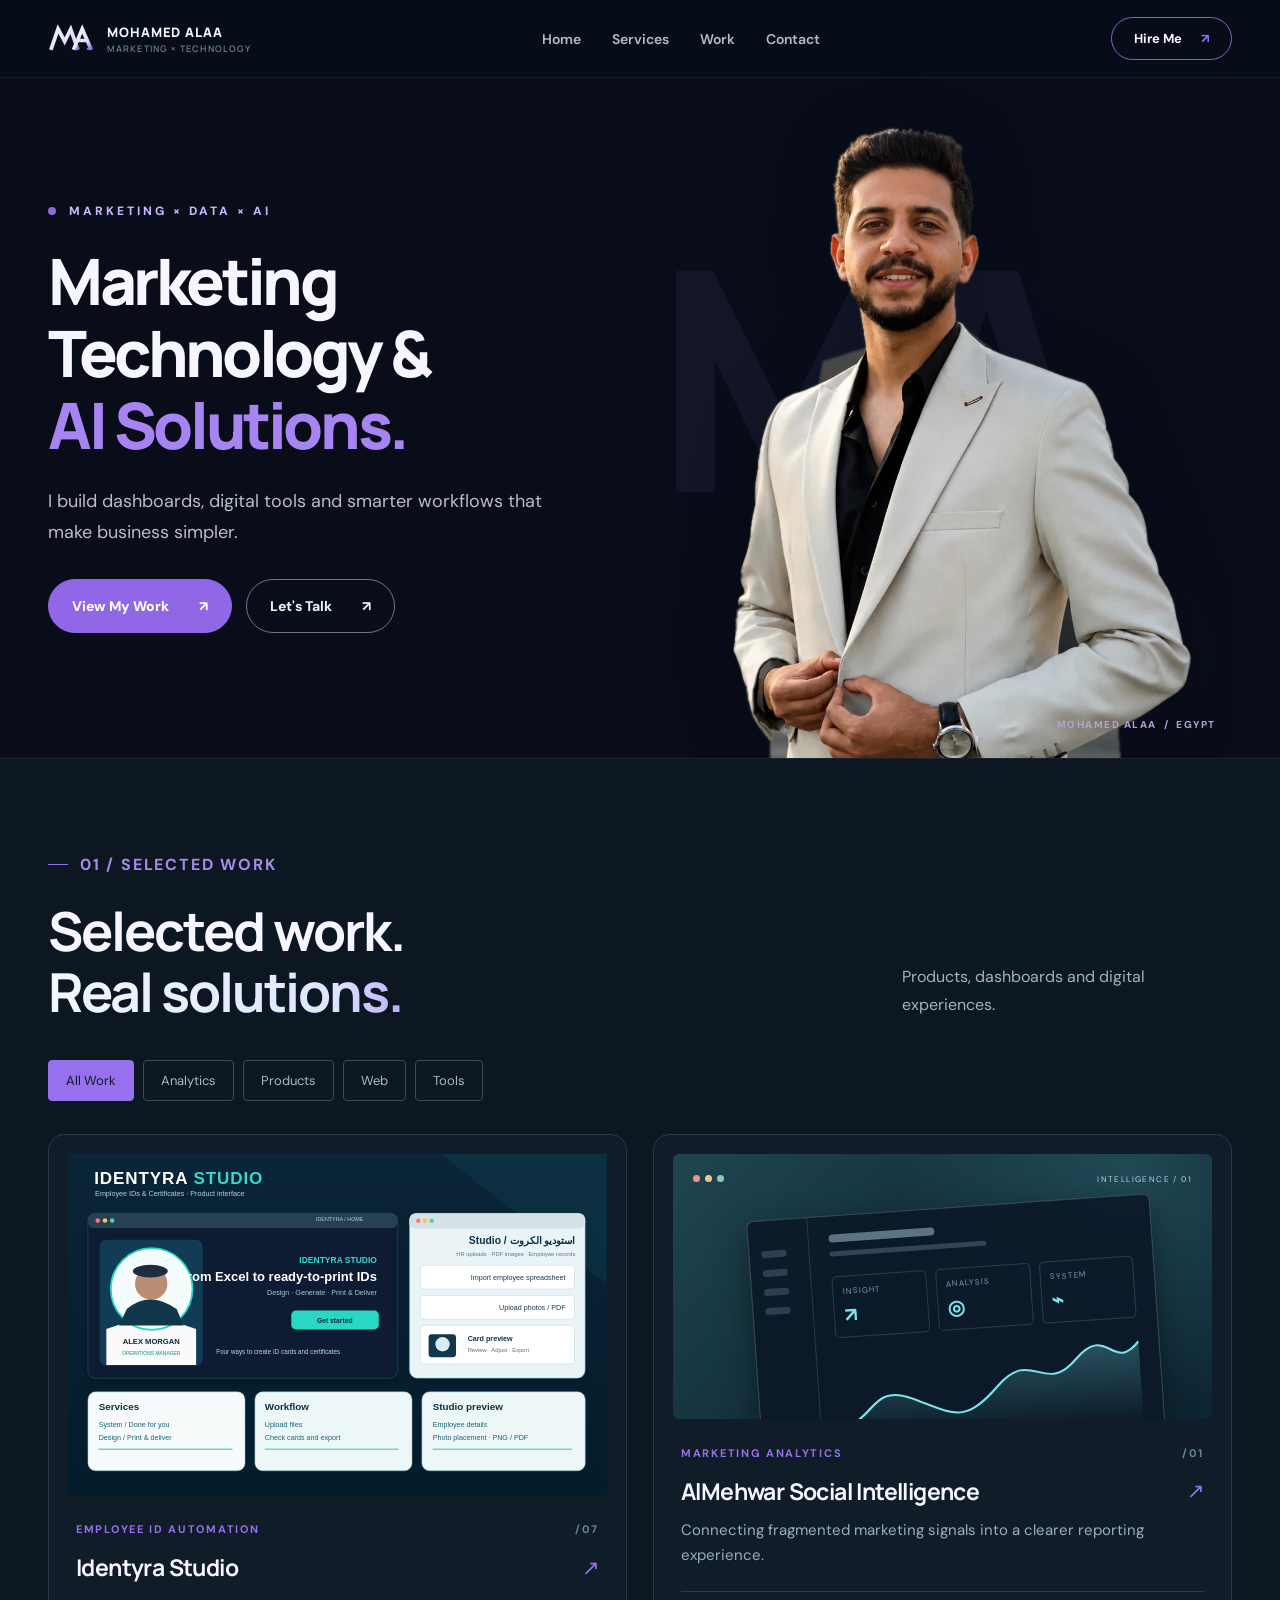
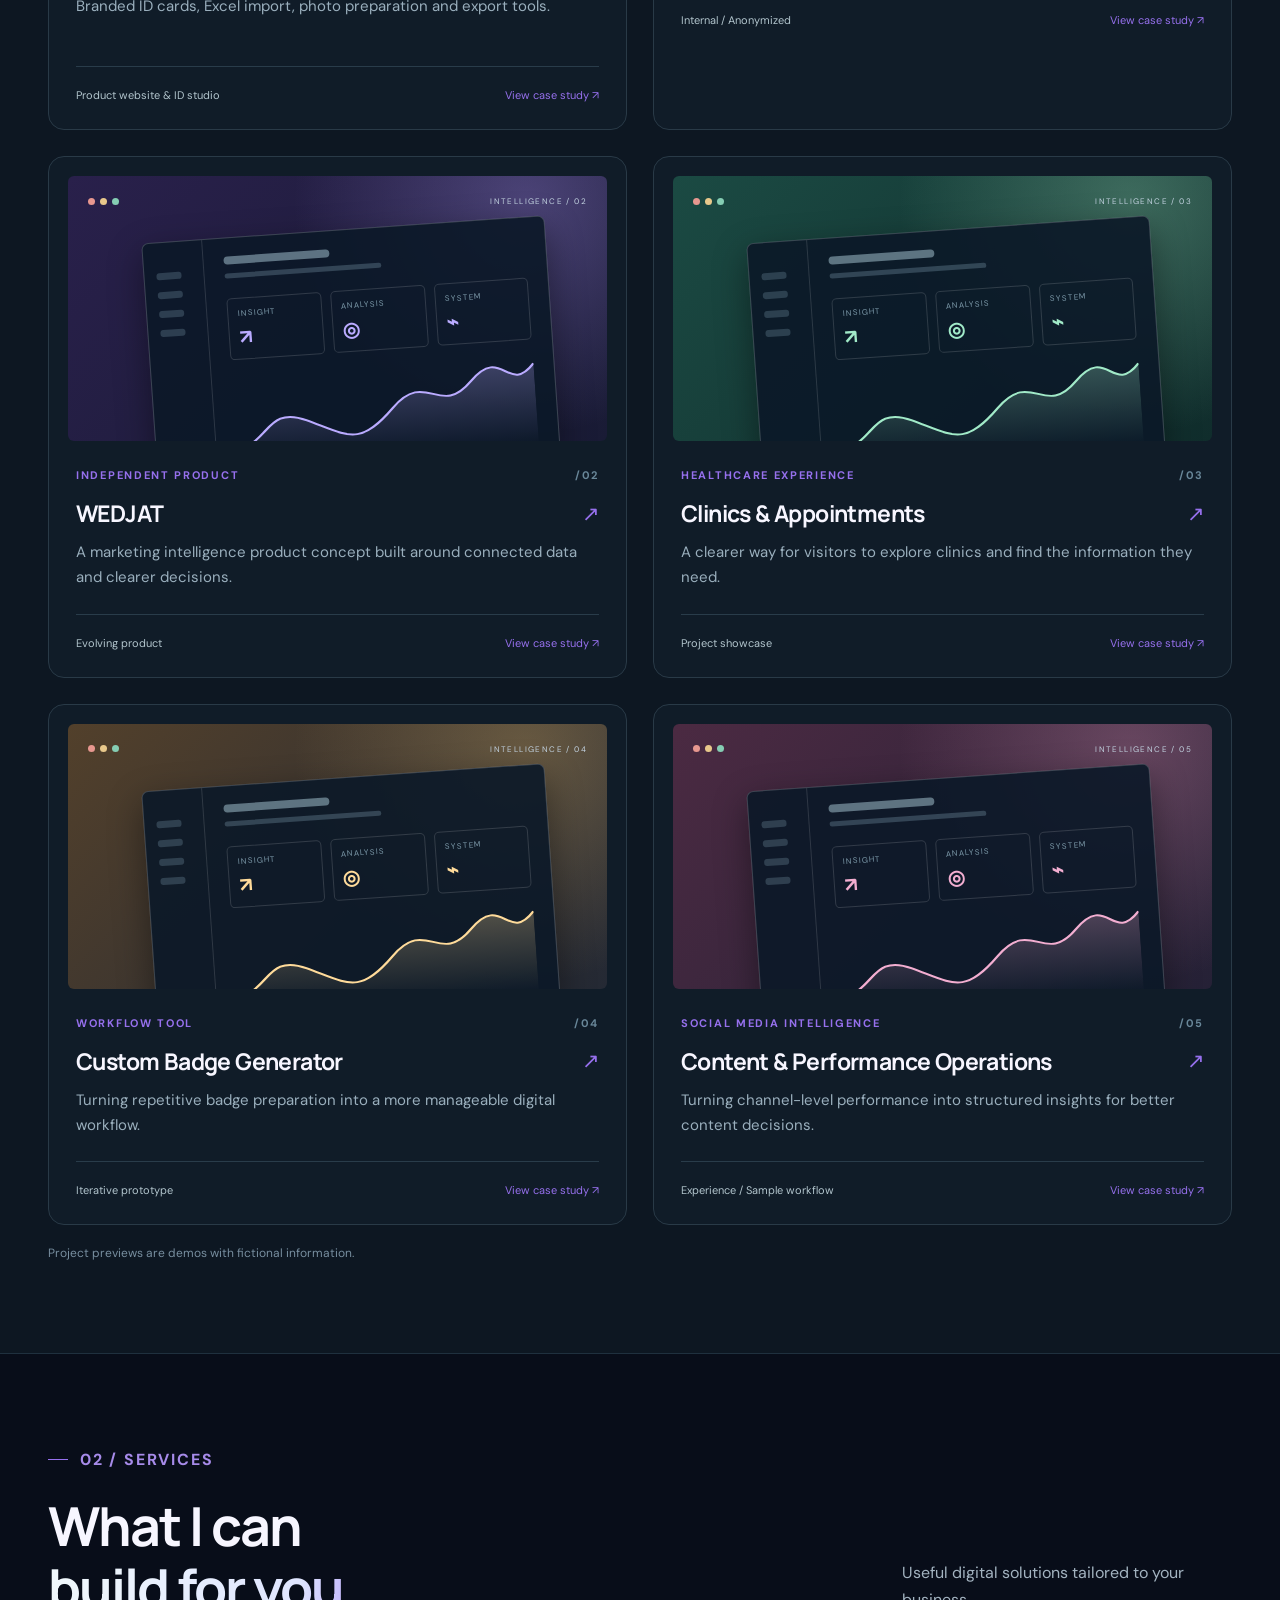
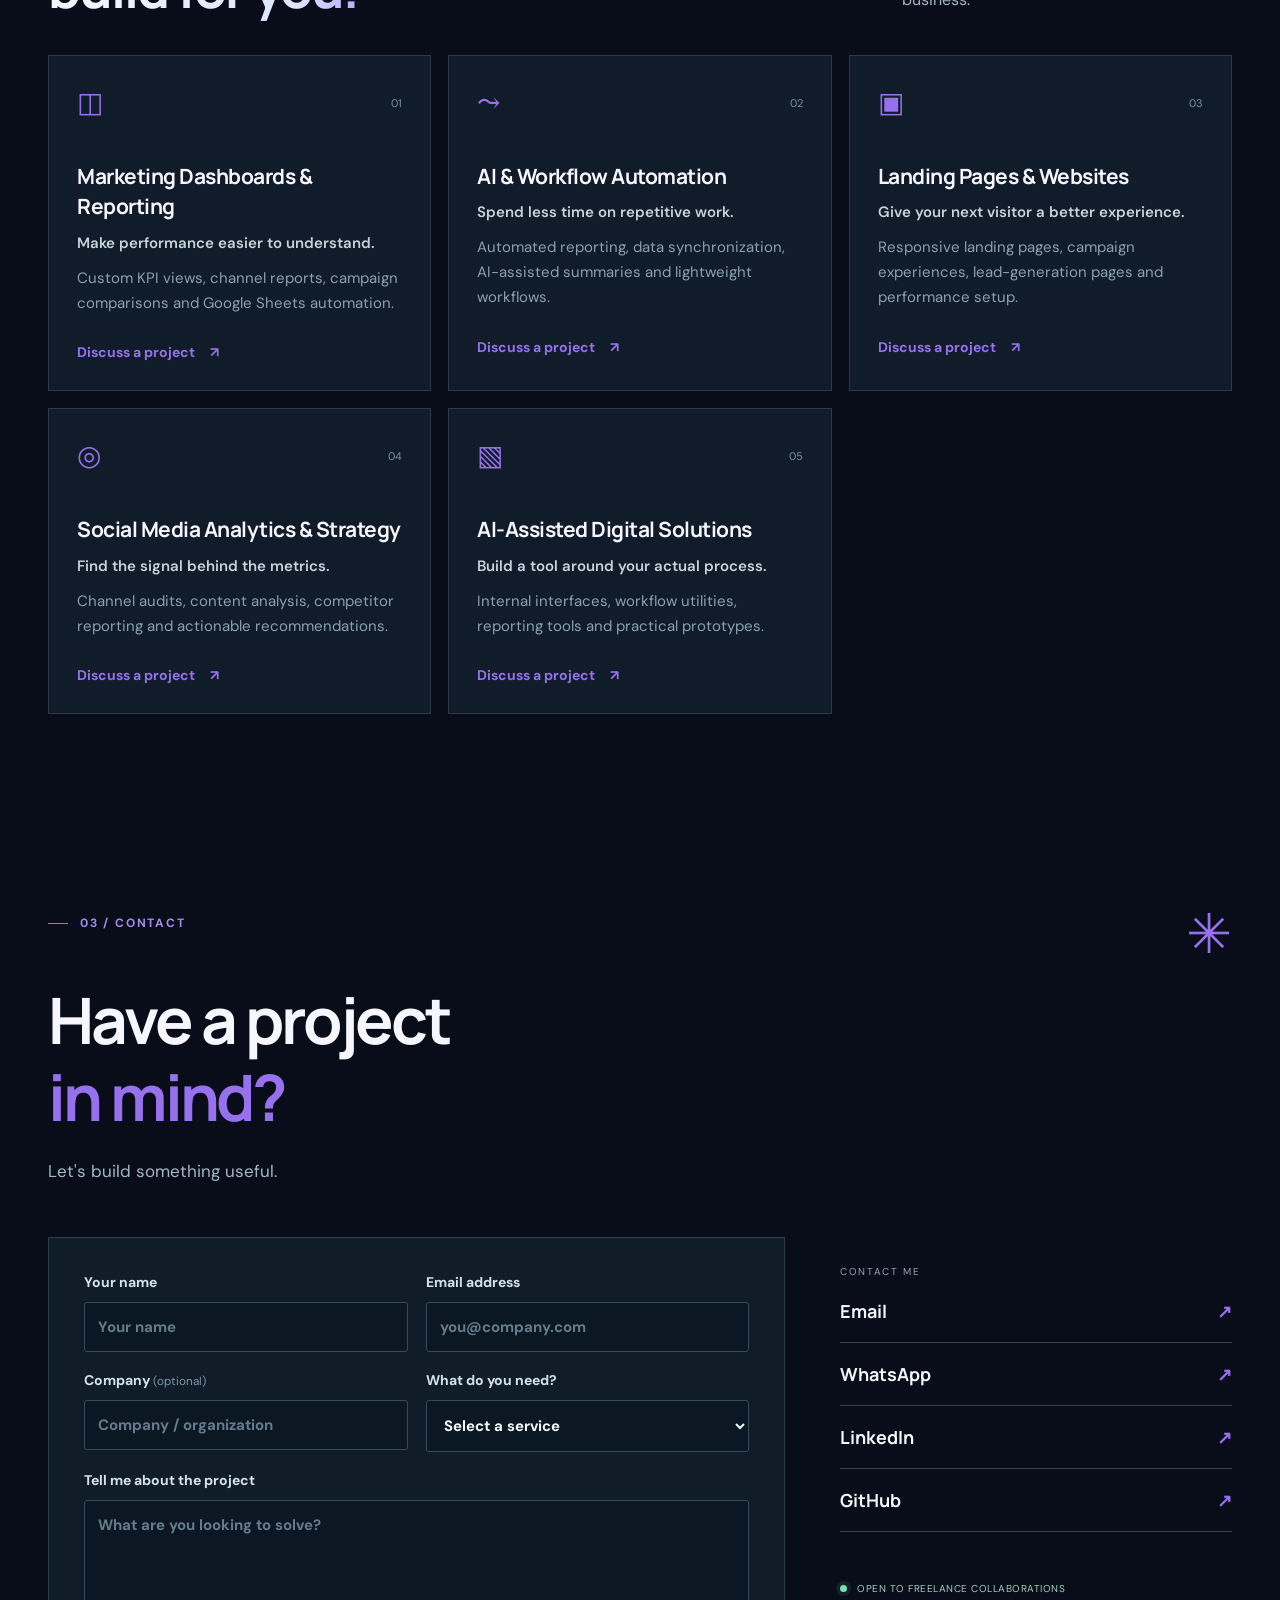
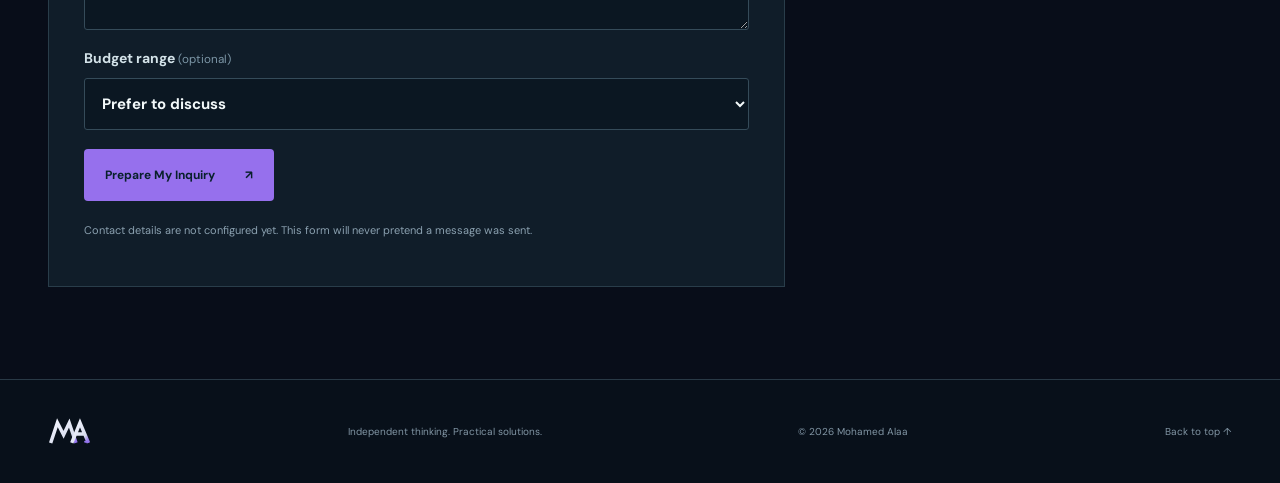
==== commit 0ebf5f5d: "Feature Identyra Studio in the Work portfolio grid" ====
--- a/index.html
+++ b/index.html
@@ -5,7 +5,7 @@
 <p class="hero-description">I build dashboards, digital tools and smarter workflows that make business simpler.</p>
 <div class="hero-actions"><a class="btn btn-primary" href="#work">View My Work <span>↗</span></a><a class="btn btn-outline" href="#contact">Let's Talk <span>↗</span></a></div>
 </div><div class="hero-portrait" aria-label="Mohamed Alaa portrait"><span class="hero-big-mark" aria-hidden="true">MA</span><img class="hero-person" src="assets/mohamed-hero-cutout.webp" width="620" height="849" alt="Mohamed Alaa wearing a cream blazer and black shirt" fetchpriority="high" decoding="async"><span class="hero-portrait-caption">MOHAMED ALAA&nbsp; / &nbsp;EGYPT</span></div></section>
-<section id="work" class="section work-section"><div class="container"><div class="section-head"><div><p class="eyebrow"><span class="eyebrow-line"></span> 01 / SELECTED WORK</p><h2>Selected work.<br><em>Real solutions.</em></h2></div><p>Products, dashboards and digital experiences.</p></div><div class="filters" aria-label="Filter projects"><button class="filter active" type="button" data-filter="All" aria-pressed="true">All Work</button><button class="filter" type="button" data-filter="Analytics" aria-pressed="false">Analytics</button><button class="filter" type="button" data-filter="Products" aria-pressed="false">Products</button><button class="filter" type="button" data-filter="Web" aria-pressed="false">Web</button><button class="filter" type="button" data-filter="Tools" aria-pressed="false">Tools</button></div><div class="project-grid"><a class="project-card" data-category="Analytics" href="work/almehwar-dashboard/"><div class="project-card-art"><div class="project-art art-cyan " aria-hidden="true"><div class="art-top"><span class="art-dots"><i></i><i></i><i></i></span><span>INTELLIGENCE / 01</span></div><div class="art-interface"><div class="art-rail"><b></b><b></b><b></b><b></b></div><div class="art-main"><div class="art-lines"><span></span><span></span></div><div class="art-stats"><div><small>INSIGHT</small><strong>↗</strong></div><div><small>ANALYSIS</small><strong>◎</strong></div><div><small>SYSTEM</small><strong>⌁</strong></div></div><svg viewBox="0 0 360 140" preserveAspectRatio="none"><defs><linearGradient id="fill-01" x1="0" x2="0" y1="0" y2="1"><stop stop-color="currentColor" stop-opacity=".27"/><stop offset="1" stop-color="currentColor" stop-opacity="0"/></linearGradient></defs><path d="M0 115 C40 110 38 50 86 78 S146 125 189 68 244 89 284 35 327 62 360 14 L360 140 L0 140Z" fill="url(#fill-01)"/><path d="M0 115 C40 110 38 50 86 78 S146 125 189 68 244 89 284 35 327 62 360 14" fill="none" stroke="currentColor" stroke-width="3"/></svg><div class="art-bottom"><span></span><span></span><span></span></div></div></div></div></div><div class="project-card-info"><div class="project-eyebrow">MARKETING ANALYTICS <span>/01</span></div><h3>AlMehwar Social Intelligence <span class="project-arrow" aria-hidden="true">↗</span></h3><p>Connecting fragmented marketing signals into a clearer reporting experience.</p><div class="project-meta"><span>Internal / Anonymized</span><span>View case study ↗</span></div></div></a><a class="project-card" data-category="Products" href="work/wedjat/"><div class="project-card-art"><div class="project-art art-violet " aria-hidden="true"><div class="art-top"><span class="art-dots"><i></i><i></i><i></i></span><span>INTELLIGENCE / 02</span></div><div class="art-interface"><div class="art-rail"><b></b><b></b><b></b><b></b></div><div class="art-main"><div class="art-lines"><span></span><span></span></div><div class="art-stats"><div><small>INSIGHT</small><strong>↗</strong></div><div><small>ANALYSIS</small><strong>◎</strong></div><div><small>SYSTEM</small><strong>⌁</strong></div></div><svg viewBox="0 0 360 140" preserveAspectRatio="none"><defs><linearGradient id="fill-02" x1="0" x2="0" y1="0" y2="1"><stop stop-color="currentColor" stop-opacity=".27"/><stop offset="1" stop-color="currentColor" stop-opacity="0"/></linearGradient></defs><path d="M0 115 C40 110 38 50 86 78 S146 125 189 68 244 89 284 35 327 62 360 14 L360 140 L0 140Z" fill="url(#fill-02)"/><path d="M0 115 C40 110 38 50 86 78 S146 125 189 68 244 89 284 35 327 62 360 14" fill="none" stroke="currentColor" stroke-width="3"/></svg><div class="art-bottom"><span></span><span></span><span></span></div></div></div></div></div><div class="project-card-info"><div class="project-eyebrow">INDEPENDENT PRODUCT <span>/02</span></div><h3>WEDJAT <span class="project-arrow" aria-hidden="true">↗</span></h3><p>A marketing intelligence product concept built around connected data and clearer decisions.</p><div class="project-meta"><span>Evolving product</span><span>View case study ↗</span></div></div></a><a class="project-card" data-category="Web" href="work/clinics-landing-page/"><div class="project-card-art"><div class="project-art art-mint " aria-hidden="true"><div class="art-top"><span class="art-dots"><i></i><i></i><i></i></span><span>INTELLIGENCE / 03</span></div><div class="art-interface"><div class="art-rail"><b></b><b></b><b></b><b></b></div><div class="art-main"><div class="art-lines"><span></span><span></span></div><div class="art-stats"><div><small>INSIGHT</small><strong>↗</strong></div><div><small>ANALYSIS</small><strong>◎</strong></div><div><small>SYSTEM</small><strong>⌁</strong></div></div><svg viewBox="0 0 360 140" preserveAspectRatio="none"><defs><linearGradient id="fill-03" x1="0" x2="0" y1="0" y2="1"><stop stop-color="currentColor" stop-opacity=".27"/><stop offset="1" stop-color="currentColor" stop-opacity="0"/></linearGradient></defs><path d="M0 115 C40 110 38 50 86 78 S146 125 189 68 244 89 284 35 327 62 360 14 L360 140 L0 140Z" fill="url(#fill-03)"/><path d="M0 115 C40 110 38 50 86 78 S146 125 189 68 244 89 284 35 327 62 360 14" fill="none" stroke="currentColor" stroke-width="3"/></svg><div class="art-bottom"><span></span><span></span><span></span></div></div></div></div></div><div class="project-card-info"><div class="project-eyebrow">HEALTHCARE EXPERIENCE <span>/03</span></div><h3>Clinics & Appointments <span class="project-arrow" aria-hidden="true">↗</span></h3><p>A clearer way for visitors to explore clinics and find the information they need.</p><div class="project-meta"><span>Project showcase</span><span>View case study ↗</span></div></div></a><a class="project-card" data-category="Tools" href="work/badge-generator/"><div class="project-card-art"><div class="project-art art-amber " aria-hidden="true"><div class="art-top"><span class="art-dots"><i></i><i></i><i></i></span><span>INTELLIGENCE / 04</span></div><div class="art-interface"><div class="art-rail"><b></b><b></b><b></b><b></b></div><div class="art-main"><div class="art-lines"><span></span><span></span></div><div class="art-stats"><div><small>INSIGHT</small><strong>↗</strong></div><div><small>ANALYSIS</small><strong>◎</strong></div><div><small>SYSTEM</small><strong>⌁</strong></div></div><svg viewBox="0 0 360 140" preserveAspectRatio="none"><defs><linearGradient id="fill-04" x1="0" x2="0" y1="0" y2="1"><stop stop-color="currentColor" stop-opacity=".27"/><stop offset="1" stop-color="currentColor" stop-opacity="0"/></linearGradient></defs><path d="M0 115 C40 110 38 50 86 78 S146 125 189 68 244 89 284 35 327 62 360 14 L360 140 L0 140Z" fill="url(#fill-04)"/><path d="M0 115 C40 110 38 50 86 78 S146 125 189 68 244 89 284 35 327 62 360 14" fill="none" stroke="currentColor" stroke-width="3"/></svg><div class="art-bottom"><span></span><span></span><span></span></div></div></div></div></div><div class="project-card-info"><div class="project-eyebrow">WORKFLOW TOOL <span>/04</span></div><h3>Custom Badge Generator <span class="project-arrow" aria-hidden="true">↗</span></h3><p>Turning repetitive badge preparation into a more manageable digital workflow.</p><div class="project-meta"><span>Iterative prototype</span><span>View case study ↗</span></div></div></a><a class="project-card" data-category="Analytics" href="work/marketing-analytics/"><div class="project-card-art"><div class="project-art art-rose " aria-hidden="true"><div class="art-top"><span class="art-dots"><i></i><i></i><i></i></span><span>INTELLIGENCE / 05</span></div><div class="art-interface"><div class="art-rail"><b></b><b></b><b></b><b></b></div><div class="art-main"><div class="art-lines"><span></span><span></span></div><div class="art-stats"><div><small>INSIGHT</small><strong>↗</strong></div><div><small>ANALYSIS</small><strong>◎</strong></div><div><small>SYSTEM</small><strong>⌁</strong></div></div><svg viewBox="0 0 360 140" preserveAspectRatio="none"><defs><linearGradient id="fill-05" x1="0" x2="0" y1="0" y2="1"><stop stop-color="currentColor" stop-opacity=".27"/><stop offset="1" stop-color="currentColor" stop-opacity="0"/></linearGradient></defs><path d="M0 115 C40 110 38 50 86 78 S146 125 189 68 244 89 284 35 327 62 360 14 L360 140 L0 140Z" fill="url(#fill-05)"/><path d="M0 115 C40 110 38 50 86 78 S146 125 189 68 244 89 284 35 327 62 360 14" fill="none" stroke="currentColor" stroke-width="3"/></svg><div class="art-bottom"><span></span><span></span><span></span></div></div></div></div></div><div class="project-card-info"><div class="project-eyebrow">SOCIAL MEDIA INTELLIGENCE <span>/05</span></div><h3>Content & Performance Operations <span class="project-arrow" aria-hidden="true">↗</span></h3><p>Turning channel-level performance into structured insights for better content decisions.</p><div class="project-meta"><span>Experience / Sample workflow</span><span>View case study ↗</span></div></div></a></div><p class="work-note">Project previews are demos with fictional information.</p></div></section>
+<section id="work" class="section work-section"><div class="container"><div class="section-head"><div><p class="eyebrow"><span class="eyebrow-line"></span> 01 / SELECTED WORK</p><h2>Selected work.<br><em>Real solutions.</em></h2></div><p>Products, dashboards and digital experiences.</p></div><div class="filters" aria-label="Filter projects"><button class="filter active" type="button" data-filter="All" aria-pressed="true">All Work</button><button class="filter" type="button" data-filter="Analytics" aria-pressed="false">Analytics</button><button class="filter" type="button" data-filter="Products" aria-pressed="false">Products</button><button class="filter" type="button" data-filter="Web" aria-pressed="false">Web</button><button class="filter" type="button" data-filter="Tools" aria-pressed="false">Tools</button></div><div class="project-grid"><a class="project-card" data-category="Products" href="work/identyra-studio/"><div class="project-card-art"><img src="assets/previews/identyra-studio.svg" alt="Identyra Studio preview: identity cards, service website and studio interface" loading="lazy" style="width:100%;height:100%;object-fit:cover;display:block"></div><div class="project-card-info"><div class="project-eyebrow">EMPLOYEE ID AUTOMATION <span>/07</span></div><h3>Identyra Studio <span class="project-arrow" aria-hidden="true">↗</span></h3><p>Branded ID cards, Excel import, photo preparation and export tools.</p><div class="project-meta"><span>Product website &amp; ID studio</span><span>View case study ↗</span></div></div></a><a class="project-card" data-category="Analytics" href="work/almehwar-dashboard/"><div class="project-card-art"><div class="project-art art-cyan " aria-hidden="true"><div class="art-top"><span class="art-dots"><i></i><i></i><i></i></span><span>INTELLIGENCE / 01</span></div><div class="art-interface"><div class="art-rail"><b></b><b></b><b></b><b></b></div><div class="art-main"><div class="art-lines"><span></span><span></span></div><div class="art-stats"><div><small>INSIGHT</small><strong>↗</strong></div><div><small>ANALYSIS</small><strong>◎</strong></div><div><small>SYSTEM</small><strong>⌁</strong></div></div><svg viewBox="0 0 360 140" preserveAspectRatio="none"><defs><linearGradient id="fill-01" x1="0" x2="0" y1="0" y2="1"><stop stop-color="currentColor" stop-opacity=".27"/><stop offset="1" stop-color="currentColor" stop-opacity="0"/></linearGradient></defs><path d="M0 115 C40 110 38 50 86 78 S146 125 189 68 244 89 284 35 327 62 360 14 L360 140 L0 140Z" fill="url(#fill-01)"/><path d="M0 115 C40 110 38 50 86 78 S146 125 189 68 244 89 284 35 327 62 360 14" fill="none" stroke="currentColor" stroke-width="3"/></svg><div class="art-bottom"><span></span><span></span><span></span></div></div></div></div></div><div class="project-card-info"><div class="project-eyebrow">MARKETING ANALYTICS <span>/01</span></div><h3>AlMehwar Social Intelligence <span class="project-arrow" aria-hidden="true">↗</span></h3><p>Connecting fragmented marketing signals into a clearer reporting experience.</p><div class="project-meta"><span>Internal / Anonymized</span><span>View case study ↗</span></div></div></a><a class="project-card" data-category="Products" href="work/wedjat/"><div class="project-card-art"><div class="project-art art-violet " aria-hidden="true"><div class="art-top"><span class="art-dots"><i></i><i></i><i></i></span><span>INTELLIGENCE / 02</span></div><div class="art-interface"><div class="art-rail"><b></b><b></b><b></b><b></b></div><div class="art-main"><div class="art-lines"><span></span><span></span></div><div class="art-stats"><div><small>INSIGHT</small><strong>↗</strong></div><div><small>ANALYSIS</small><strong>◎</strong></div><div><small>SYSTEM</small><strong>⌁</strong></div></div><svg viewBox="0 0 360 140" preserveAspectRatio="none"><defs><linearGradient id="fill-02" x1="0" x2="0" y1="0" y2="1"><stop stop-color="currentColor" stop-opacity=".27"/><stop offset="1" stop-color="currentColor" stop-opacity="0"/></linearGradient></defs><path d="M0 115 C40 110 38 50 86 78 S146 125 189 68 244 89 284 35 327 62 360 14 L360 140 L0 140Z" fill="url(#fill-02)"/><path d="M0 115 C40 110 38 50 86 78 S146 125 189 68 244 89 284 35 327 62 360 14" fill="none" stroke="currentColor" stroke-width="3"/></svg><div class="art-bottom"><span></span><span></span><span></span></div></div></div></div></div><div class="project-card-info"><div class="project-eyebrow">INDEPENDENT PRODUCT <span>/02</span></div><h3>WEDJAT <span class="project-arrow" aria-hidden="true">↗</span></h3><p>A marketing intelligence product concept built around connected data and clearer decisions.</p><div class="project-meta"><span>Evolving product</span><span>View case study ↗</span></div></div></a><a class="project-card" data-category="Web" href="work/clinics-landing-page/"><div class="project-card-art"><div class="project-art art-mint " aria-hidden="true"><div class="art-top"><span class="art-dots"><i></i><i></i><i></i></span><span>INTELLIGENCE / 03</span></div><div class="art-interface"><div class="art-rail"><b></b><b></b><b></b><b></b></div><div class="art-main"><div class="art-lines"><span></span><span></span></div><div class="art-stats"><div><small>INSIGHT</small><strong>↗</strong></div><div><small>ANALYSIS</small><strong>◎</strong></div><div><small>SYSTEM</small><strong>⌁</strong></div></div><svg viewBox="0 0 360 140" preserveAspectRatio="none"><defs><linearGradient id="fill-03" x1="0" x2="0" y1="0" y2="1"><stop stop-color="currentColor" stop-opacity=".27"/><stop offset="1" stop-color="currentColor" stop-opacity="0"/></linearGradient></defs><path d="M0 115 C40 110 38 50 86 78 S146 125 189 68 244 89 284 35 327 62 360 14 L360 140 L0 140Z" fill="url(#fill-03)"/><path d="M0 115 C40 110 38 50 86 78 S146 125 189 68 244 89 284 35 327 62 360 14" fill="none" stroke="currentColor" stroke-width="3"/></svg><div class="art-bottom"><span></span><span></span><span></span></div></div></div></div></div><div class="project-card-info"><div class="project-eyebrow">HEALTHCARE EXPERIENCE <span>/03</span></div><h3>Clinics & Appointments <span class="project-arrow" aria-hidden="true">↗</span></h3><p>A clearer way for visitors to explore clinics and find the information they need.</p><div class="project-meta"><span>Project showcase</span><span>View case study ↗</span></div></div></a><a class="project-card" data-category="Tools" href="work/badge-generator/"><div class="project-card-art"><div class="project-art art-amber " aria-hidden="true"><div class="art-top"><span class="art-dots"><i></i><i></i><i></i></span><span>INTELLIGENCE / 04</span></div><div class="art-interface"><div class="art-rail"><b></b><b></b><b></b><b></b></div><div class="art-main"><div class="art-lines"><span></span><span></span></div><div class="art-stats"><div><small>INSIGHT</small><strong>↗</strong></div><div><small>ANALYSIS</small><strong>◎</strong></div><div><small>SYSTEM</small><strong>⌁</strong></div></div><svg viewBox="0 0 360 140" preserveAspectRatio="none"><defs><linearGradient id="fill-04" x1="0" x2="0" y1="0" y2="1"><stop stop-color="currentColor" stop-opacity=".27"/><stop offset="1" stop-color="currentColor" stop-opacity="0"/></linearGradient></defs><path d="M0 115 C40 110 38 50 86 78 S146 125 189 68 244 89 284 35 327 62 360 14 L360 140 L0 140Z" fill="url(#fill-04)"/><path d="M0 115 C40 110 38 50 86 78 S146 125 189 68 244 89 284 35 327 62 360 14" fill="none" stroke="currentColor" stroke-width="3"/></svg><div class="art-bottom"><span></span><span></span><span></span></div></div></div></div></div><div class="project-card-info"><div class="project-eyebrow">WORKFLOW TOOL <span>/04</span></div><h3>Custom Badge Generator <span class="project-arrow" aria-hidden="true">↗</span></h3><p>Turning repetitive badge preparation into a more manageable digital workflow.</p><div class="project-meta"><span>Iterative prototype</span><span>View case study ↗</span></div></div></a><a class="project-card" data-category="Analytics" href="work/marketing-analytics/"><div class="project-card-art"><div class="project-art art-rose " aria-hidden="true"><div class="art-top"><span class="art-dots"><i></i><i></i><i></i></span><span>INTELLIGENCE / 05</span></div><div class="art-interface"><div class="art-rail"><b></b><b></b><b></b><b></b></div><div class="art-main"><div class="art-lines"><span></span><span></span></div><div class="art-stats"><div><small>INSIGHT</small><strong>↗</strong></div><div><small>ANALYSIS</small><strong>◎</strong></div><div><small>SYSTEM</small><strong>⌁</strong></div></div><svg viewBox="0 0 360 140" preserveAspectRatio="none"><defs><linearGradient id="fill-05" x1="0" x2="0" y1="0" y2="1"><stop stop-color="currentColor" stop-opacity=".27"/><stop offset="1" stop-color="currentColor" stop-opacity="0"/></linearGradient></defs><path d="M0 115 C40 110 38 50 86 78 S146 125 189 68 244 89 284 35 327 62 360 14 L360 140 L0 140Z" fill="url(#fill-05)"/><path d="M0 115 C40 110 38 50 86 78 S146 125 189 68 244 89 284 35 327 62 360 14" fill="none" stroke="currentColor" stroke-width="3"/></svg><div class="art-bottom"><span></span><span></span><span></span></div></div></div></div></div><div class="project-card-info"><div class="project-eyebrow">SOCIAL MEDIA INTELLIGENCE <span>/05</span></div><h3>Content & Performance Operations <span class="project-arrow" aria-hidden="true">↗</span></h3><p>Turning channel-level performance into structured insights for better content decisions.</p><div class="project-meta"><span>Experience / Sample workflow</span><span>View case study ↗</span></div></div></a></div><p class="work-note">Project previews are demos with fictional information.</p></div></section>
 
 <section id="services" class="section container"><div class="section-head"><div><p class="eyebrow"><span class="eyebrow-line"></span> 02 / SERVICES</p><h2>What I can<br><em>build for you.</em></h2></div><p>Useful digital solutions tailored to your business.</p></div><div class="services-grid"><article class="service-card"><div class="service-card-top"><span class="service-symbol">◫</span><span class="service-number">01</span></div><h3>Marketing Dashboards & Reporting</h3><strong>Make performance easier to understand.</strong><p>Custom KPI views, channel reports, campaign comparisons and Google Sheets automation.</p><a href="#contact">Discuss a project <span aria-hidden="true">↗</span></a></article><article class="service-card"><div class="service-card-top"><span class="service-symbol">⤳</span><span class="service-number">02</span></div><h3>AI & Workflow Automation</h3><strong>Spend less time on repetitive work.</strong><p>Automated reporting, data synchronization, AI-assisted summaries and lightweight workflows.</p><a href="#contact">Discuss a project <span aria-hidden="true">↗</span></a></article><article class="service-card"><div class="service-card-top"><span class="service-symbol">▣</span><span class="service-number">03</span></div><h3>Landing Pages & Websites</h3><strong>Give your next visitor a better experience.</strong><p>Responsive landing pages, campaign experiences, lead-generation pages and performance setup.</p><a href="#contact">Discuss a project <span aria-hidden="true">↗</span></a></article><article class="service-card"><div class="service-card-top"><span class="service-symbol">◎</span><span class="service-number">04</span></div><h3>Social Media Analytics & Strategy</h3><strong>Find the signal behind the metrics.</strong><p>Channel audits, content analysis, competitor reporting and actionable recommendations.</p><a href="#contact">Discuss a project <span aria-hidden="true">↗</span></a></article><article class="service-card"><div class="service-card-top"><span class="service-symbol">▧</span><span class="service-number">05</span></div><h3>AI-Assisted Digital Solutions</h3><strong>Build a tool around your actual process.</strong><p>Internal interfaces, workflow utilities, reporting tools and practical prototypes.</p><a href="#contact">Discuss a project <span aria-hidden="true">↗</span></a></article></div></section>
 
--- a/assets/styles.css
+++ b/assets/styles.css
@@ -24,3 +24,32 @@
 .hero-photo-frame img{display:block;width:100%;height:auto;aspect-ratio:16/9;object-fit:cover}
 .hero-photo-note{display:block;padding:14px 18px;background:linear-gradient(90deg,#121b2b,#16172a);color:#b6bdcc;font:700 10px Manrope,Arial,sans-serif;letter-spacing:1.5px}
 @media(max-width:580px){.hero-photo-visual{padding:0}.hero-photo-frame{border-radius:12px}.hero-photo-note{font-size:8px;letter-spacing:1px}}
+
+/* V2 — editorial portrait portfolio. Project / Services / Contact. */
+:root{--bg:#080d19;--bg2:#0d1423;--panel:#12192a;--line:#293248;--text:#f7f6ff;--muted:#b8bdcc;--accent:#9670ed}
+html{scroll-padding-top:78px}body{background:#080d19}body:before{display:none}
+.nav-wrap{height:78px;background:rgba(8,13,25,.96);border-bottom:1px solid #ffffff12}
+.nav .brand-name{font-size:13px;letter-spacing:.9px}.nav .brand-name small{font-size:9px}
+.nav-links a{font-size:14px;font-weight:600}.nav-cta{border-radius:99px;border-color:#8463cb;padding:12px 22px;font-size:13px}
+.hero.hero-editorial{min-height:680px;display:grid;grid-template-columns:minmax(0,1.08fr) minmax(0,.92fr);gap:10px;align-items:center;padding-block:0;overflow:hidden}
+.hero-editorial .hero-content{position:relative;z-index:3;padding-block:65px}.hero-kicker{font-size:12px;font-weight:800;letter-spacing:3px;color:#c8b6ff;display:flex;align-items:center;gap:13px;margin-bottom:26px}.kicker-dot{height:8px;width:8px;border-radius:50%;background:#9167dc}
+.hero-editorial h1{font-family:Manrope,Arial,sans-serif;font-size:clamp(47px,5vw,78px);line-height:1.12;letter-spacing:-3.4px;margin-bottom:26px;font-weight:800}.hero-editorial h1 em{font-style:normal;color:#a784f1;background:none;-webkit-text-fill-color:#a784f1}
+.hero-editorial .hero-description{font-size:18px;line-height:1.7;max-width:540px;color:#b8bdcc;margin-bottom:31px}
+.hero-editorial .hero-actions{display:flex;flex-wrap:wrap;gap:14px}.hero-editorial .btn{font-size:14px;font-weight:800;padding:17px 23px;border-radius:40px}.hero-editorial .btn-primary{background:#9167e8;color:#fff;border-color:#9167e8}.hero-editorial .btn-outline{border-color:#70758c}
+.hero-portrait{align-self:stretch;position:relative;min-height:610px;display:flex;align-items:flex-end;justify-content:center}
+.hero-big-mark{position:absolute;top:21%;left:-7%;font-family:Manrope,Arial,sans-serif;font-weight:800;letter-spacing:-36px;font-size:clamp(180px,24vw,370px);color:rgba(108,102,162,.10);line-height:1;user-select:none;white-space:nowrap}
+.hero-portrait:after{content:"";position:absolute;right:2%;bottom:0;width:75%;height:32%;background:radial-gradient(ellipse,rgba(117,82,178,.08),transparent 72%);pointer-events:none}
+.hero-person{position:relative;z-index:2;display:block;width:min(100%,590px);height:auto;max-height:640px;object-fit:contain;object-position:bottom center;filter:drop-shadow(0 12px 30px rgba(2,2,10,.28))}
+.hero-portrait-caption{position:absolute;z-index:3;right:3%;bottom:27px;color:#b2a2d3;font-size:10px;font-weight:800;letter-spacing:1.5px}
+.hero-editorial+.section{border-top:1px solid #ffffff0d}
+.section{padding-block:92px}.section-head{margin-bottom:37px}.section-head h2{font-size:clamp(38px,4.2vw,61px);line-height:1.14;letter-spacing:-2px}.section-head p{font-size:16px;line-height:1.7}
+.eyebrow{font-size:12px;letter-spacing:1.8px;color:#a78bea}
+.project-grid{gap:26px}.project-card{border-radius:16px;overflow:hidden}.project-card-art{overflow:hidden}.project-card-art img{transition:transform .4s ease}.project-card:hover .project-card-art img{transform:scale(1.025)}
+.project-card-info h3{font-size:23px;line-height:1.35}.project-card-info p{font-size:15px;line-height:1.65}.project-eyebrow,.project-meta{font-size:11px}.work-note{font-size:12px}
+.services-grid{gap:17px}.service-card{padding:28px;min-height:0}.service-card h3{font-size:21px}.service-card strong{font-size:15px}.service-card p{font-size:15px;line-height:1.65}.service-card a{font-size:14px}
+.filters button{font-size:13px;padding:11px 17px}
+.contact-section h2{font-size:clamp(40px,5vw,65px)}.contact-section>p{font-size:17px}
+.contact-link{font-size:18px}.contact-form-panel input,.contact-form-panel textarea,.contact-form-panel select{font-size:15px}.contact-form-panel label{font-size:14px}
+.hero-index,.hero-visual,.marquee,.about-section,.process-section{display:none!important}
+@media(max-width:950px){.hero.hero-editorial{grid-template-columns:1fr 0.8fr;min-height:580px}.hero-editorial h1{font-size:clamp(42px,5.5vw,60px)}.hero-portrait{min-height:520px}.hero-person{max-height:520px}.hero-big-mark{font-size:260px;letter-spacing:-28px}.hero-portrait-caption{display:none}}
+@media(max-width:700px){.container{width:calc(100% - 38px)}.hero.hero-editorial{display:flex;flex-direction:column;gap:0;min-height:0;padding:0}.hero-editorial .hero-content{padding:54px 0 0;width:100%}.hero-editorial h1{font-size:clamp(42px,10vw,62px);letter-spacing:-2.2px}.hero-editorial .hero-description{font-size:16px}.hero-portrait{width:100%;min-height:0;height:430px;margin-top:0;overflow:hidden}.hero-person{height:430px;max-height:none;width:auto;max-width:none;object-fit:contain}.hero-big-mark{top:18%;left:11%;font-size:230px;letter-spacing:-23px}.hero-editorial .btn{font-size:13px;padding:15px 18px}.section{padding-block:67px}.section-head h2{font-size:40px}.section-head p{font-size:15px}}
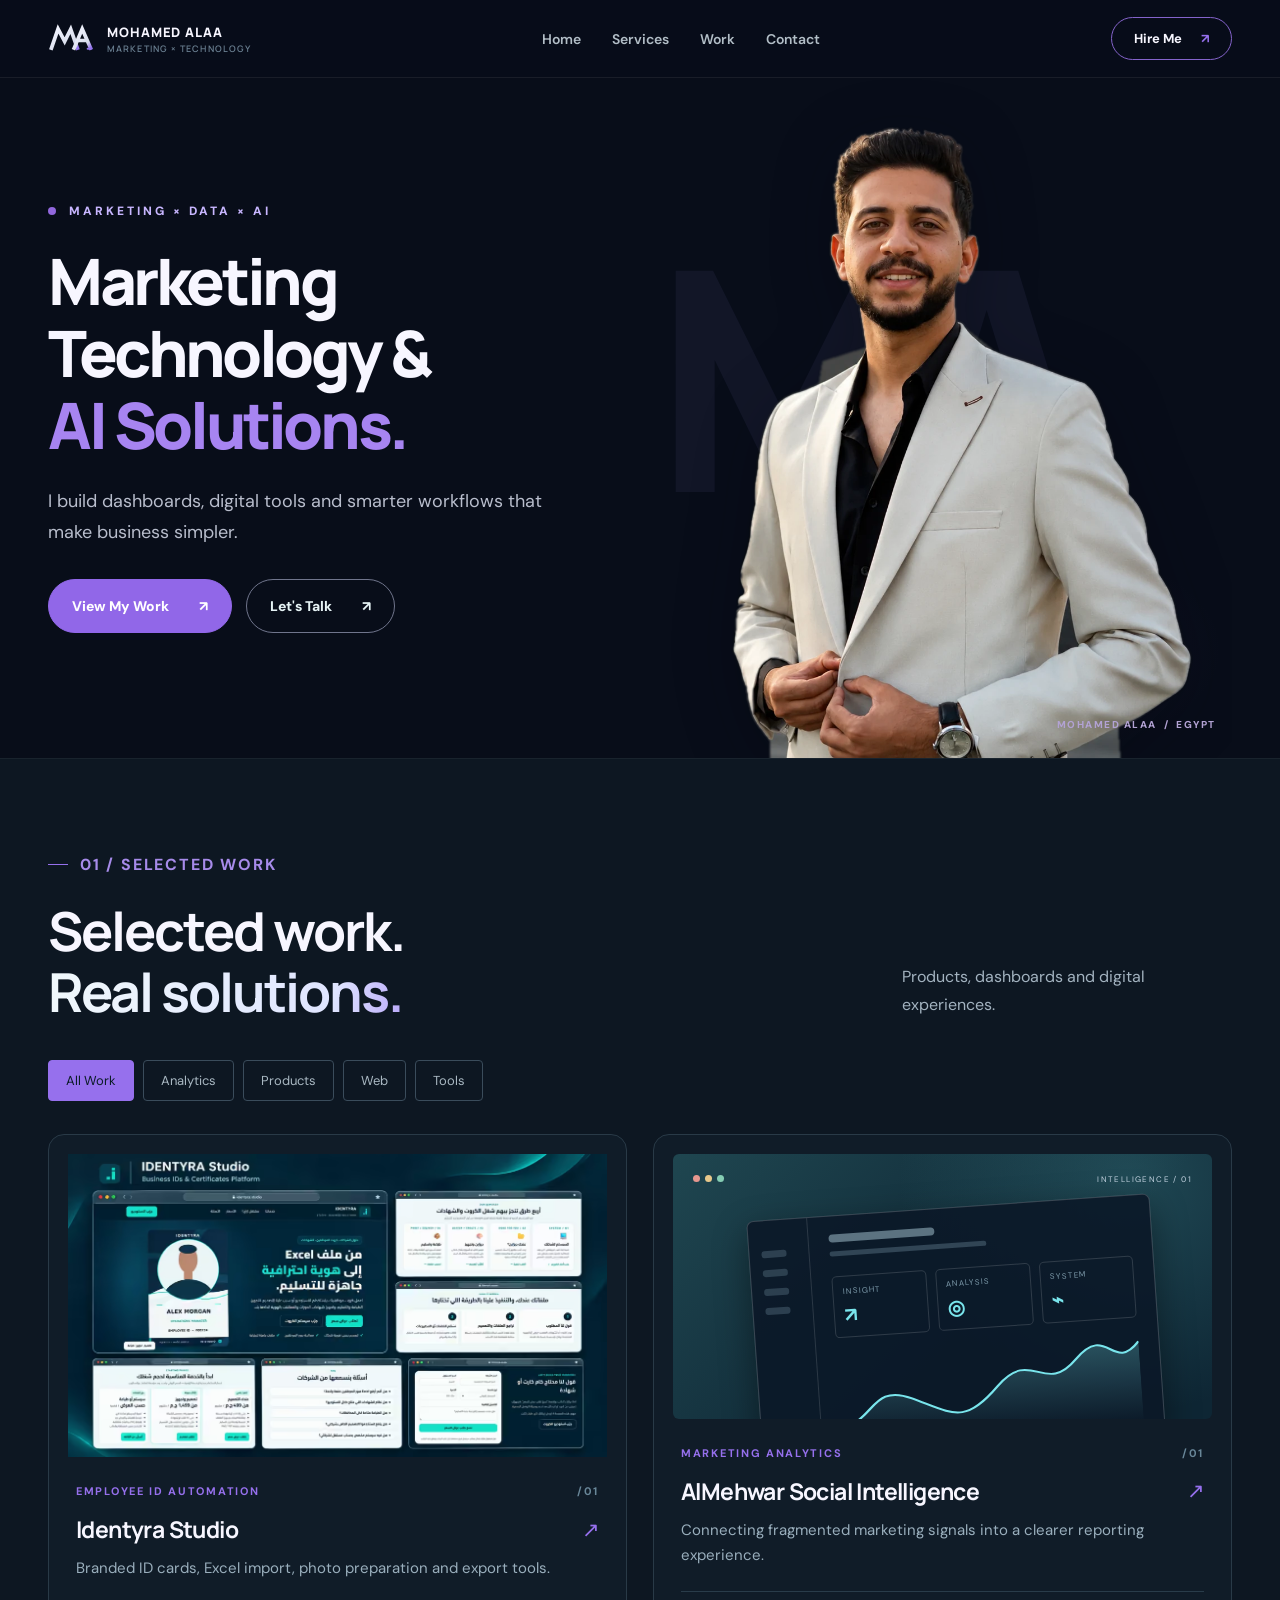
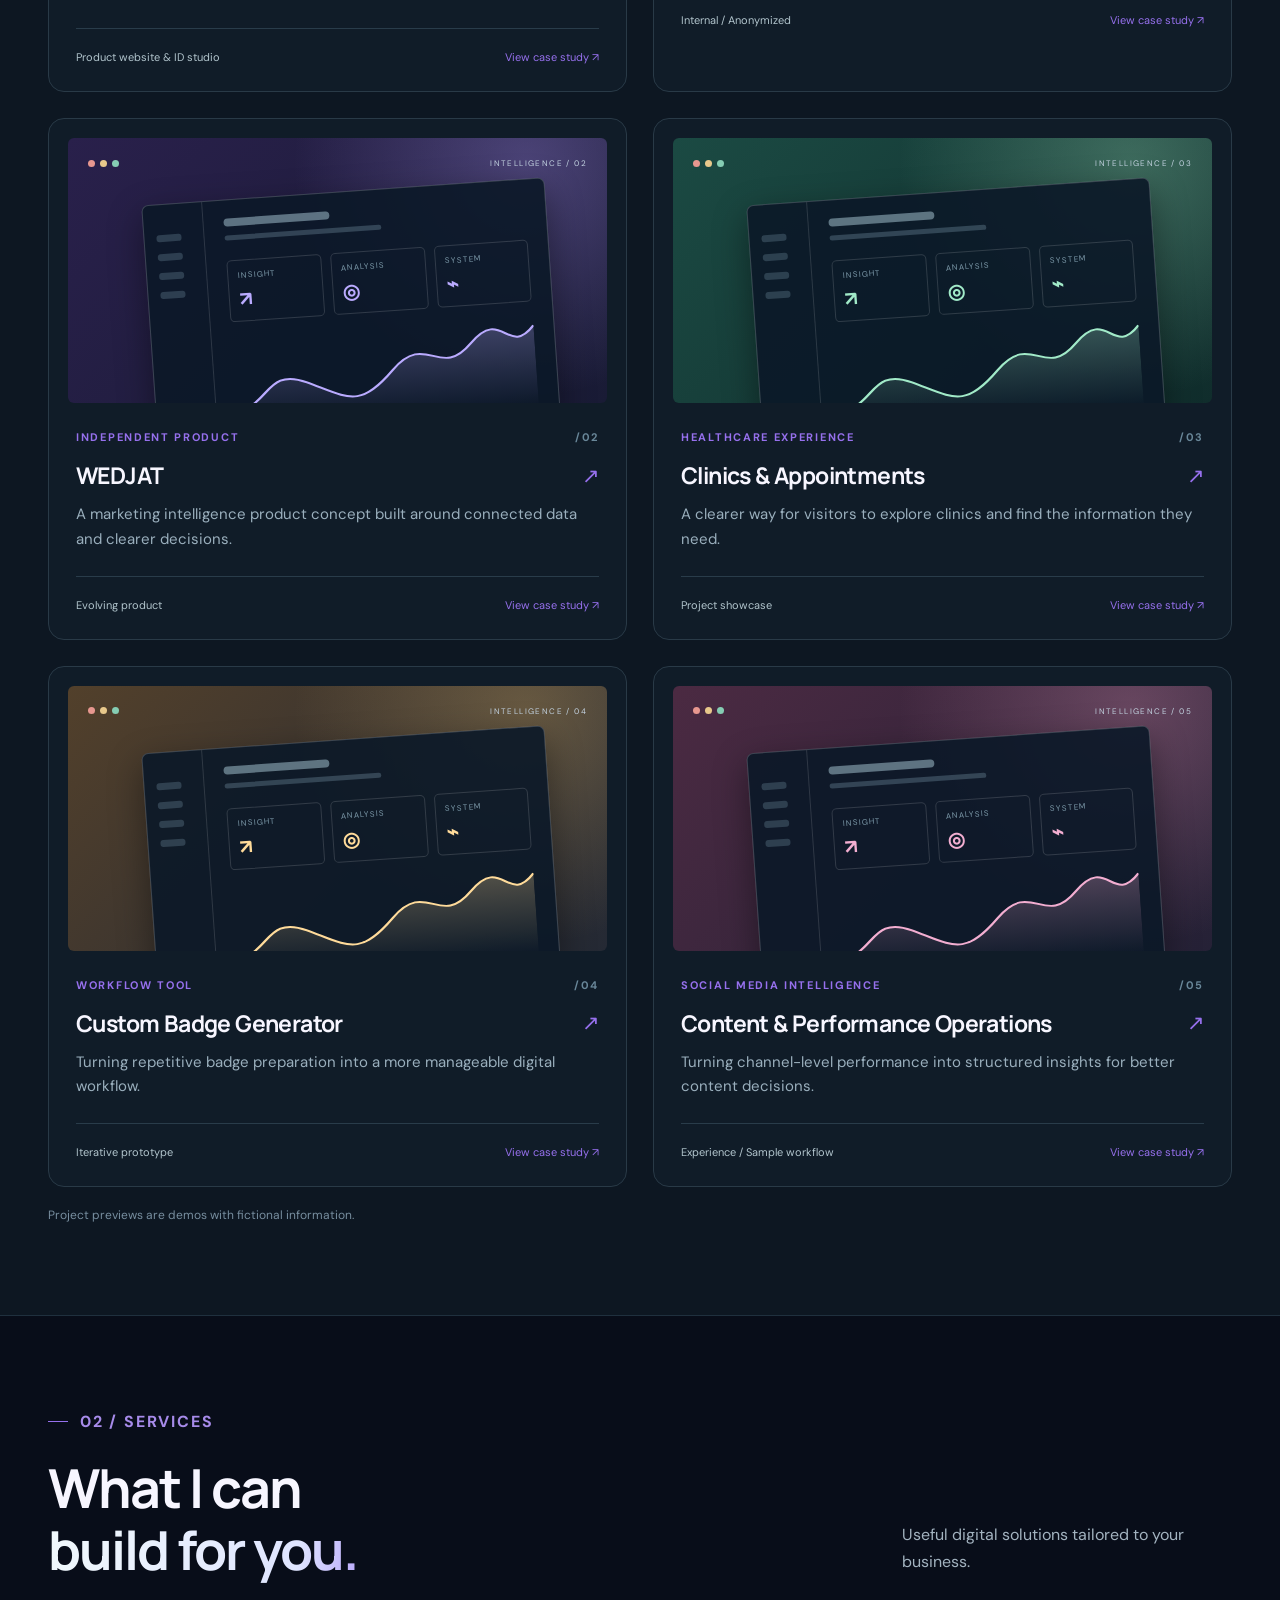
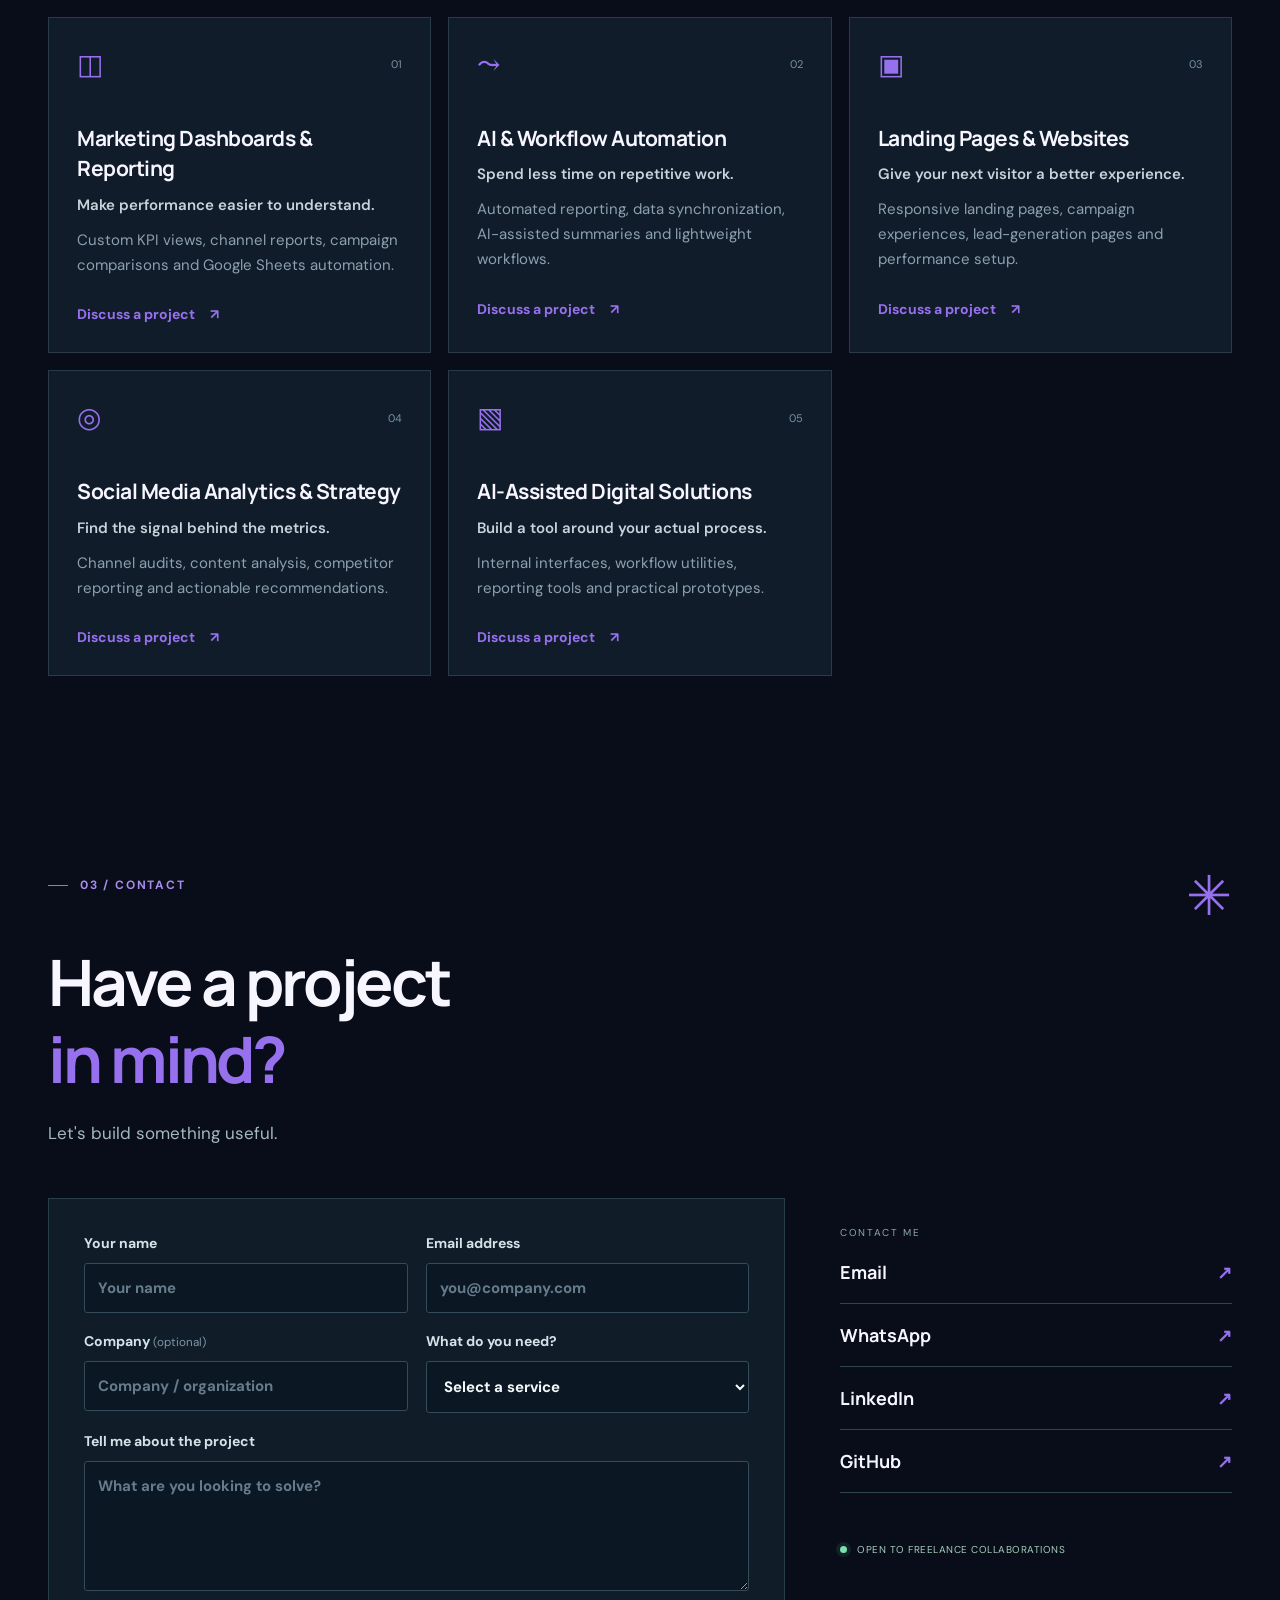
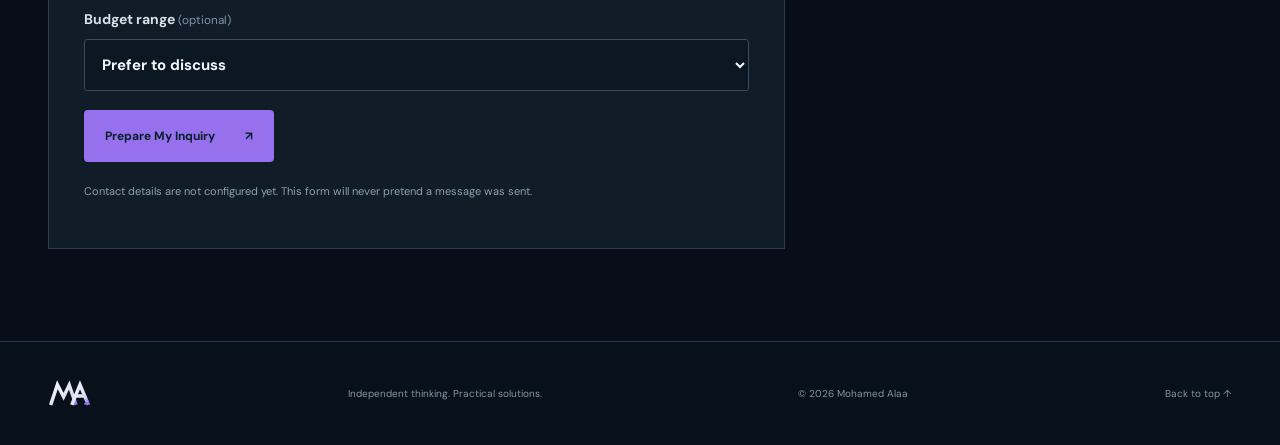
==== commit 52ac1a2b: "Show real owner-supplied Identyra screenshot in featured project and case study" ====
--- a/index.html
+++ b/index.html
@@ -5,7 +5,7 @@
 <p class="hero-description">I build dashboards, digital tools and smarter workflows that make business simpler.</p>
 <div class="hero-actions"><a class="btn btn-primary" href="#work">View My Work <span>↗</span></a><a class="btn btn-outline" href="#contact">Let's Talk <span>↗</span></a></div>
 </div><div class="hero-portrait" aria-label="Mohamed Alaa portrait"><span class="hero-big-mark" aria-hidden="true">MA</span><img class="hero-person" src="assets/mohamed-hero-cutout.webp" width="620" height="849" alt="Mohamed Alaa wearing a cream blazer and black shirt" fetchpriority="high" decoding="async"><span class="hero-portrait-caption">MOHAMED ALAA&nbsp; / &nbsp;EGYPT</span></div></section>
-<section id="work" class="section work-section"><div class="container"><div class="section-head"><div><p class="eyebrow"><span class="eyebrow-line"></span> 01 / SELECTED WORK</p><h2>Selected work.<br><em>Real solutions.</em></h2></div><p>Products, dashboards and digital experiences.</p></div><div class="filters" aria-label="Filter projects"><button class="filter active" type="button" data-filter="All" aria-pressed="true">All Work</button><button class="filter" type="button" data-filter="Analytics" aria-pressed="false">Analytics</button><button class="filter" type="button" data-filter="Products" aria-pressed="false">Products</button><button class="filter" type="button" data-filter="Web" aria-pressed="false">Web</button><button class="filter" type="button" data-filter="Tools" aria-pressed="false">Tools</button></div><div class="project-grid"><a class="project-card" data-category="Products" href="work/identyra-studio/"><div class="project-card-art"><img src="assets/previews/identyra-studio.svg" alt="Identyra Studio preview: identity cards, service website and studio interface" loading="lazy" style="width:100%;height:100%;object-fit:cover;display:block"></div><div class="project-card-info"><div class="project-eyebrow">EMPLOYEE ID AUTOMATION <span>/07</span></div><h3>Identyra Studio <span class="project-arrow" aria-hidden="true">↗</span></h3><p>Branded ID cards, Excel import, photo preparation and export tools.</p><div class="project-meta"><span>Product website &amp; ID studio</span><span>View case study ↗</span></div></div></a><a class="project-card" data-category="Analytics" href="work/almehwar-dashboard/"><div class="project-card-art"><div class="project-art art-cyan " aria-hidden="true"><div class="art-top"><span class="art-dots"><i></i><i></i><i></i></span><span>INTELLIGENCE / 01</span></div><div class="art-interface"><div class="art-rail"><b></b><b></b><b></b><b></b></div><div class="art-main"><div class="art-lines"><span></span><span></span></div><div class="art-stats"><div><small>INSIGHT</small><strong>↗</strong></div><div><small>ANALYSIS</small><strong>◎</strong></div><div><small>SYSTEM</small><strong>⌁</strong></div></div><svg viewBox="0 0 360 140" preserveAspectRatio="none"><defs><linearGradient id="fill-01" x1="0" x2="0" y1="0" y2="1"><stop stop-color="currentColor" stop-opacity=".27"/><stop offset="1" stop-color="currentColor" stop-opacity="0"/></linearGradient></defs><path d="M0 115 C40 110 38 50 86 78 S146 125 189 68 244 89 284 35 327 62 360 14 L360 140 L0 140Z" fill="url(#fill-01)"/><path d="M0 115 C40 110 38 50 86 78 S146 125 189 68 244 89 284 35 327 62 360 14" fill="none" stroke="currentColor" stroke-width="3"/></svg><div class="art-bottom"><span></span><span></span><span></span></div></div></div></div></div><div class="project-card-info"><div class="project-eyebrow">MARKETING ANALYTICS <span>/01</span></div><h3>AlMehwar Social Intelligence <span class="project-arrow" aria-hidden="true">↗</span></h3><p>Connecting fragmented marketing signals into a clearer reporting experience.</p><div class="project-meta"><span>Internal / Anonymized</span><span>View case study ↗</span></div></div></a><a class="project-card" data-category="Products" href="work/wedjat/"><div class="project-card-art"><div class="project-art art-violet " aria-hidden="true"><div class="art-top"><span class="art-dots"><i></i><i></i><i></i></span><span>INTELLIGENCE / 02</span></div><div class="art-interface"><div class="art-rail"><b></b><b></b><b></b><b></b></div><div class="art-main"><div class="art-lines"><span></span><span></span></div><div class="art-stats"><div><small>INSIGHT</small><strong>↗</strong></div><div><small>ANALYSIS</small><strong>◎</strong></div><div><small>SYSTEM</small><strong>⌁</strong></div></div><svg viewBox="0 0 360 140" preserveAspectRatio="none"><defs><linearGradient id="fill-02" x1="0" x2="0" y1="0" y2="1"><stop stop-color="currentColor" stop-opacity=".27"/><stop offset="1" stop-color="currentColor" stop-opacity="0"/></linearGradient></defs><path d="M0 115 C40 110 38 50 86 78 S146 125 189 68 244 89 284 35 327 62 360 14 L360 140 L0 140Z" fill="url(#fill-02)"/><path d="M0 115 C40 110 38 50 86 78 S146 125 189 68 244 89 284 35 327 62 360 14" fill="none" stroke="currentColor" stroke-width="3"/></svg><div class="art-bottom"><span></span><span></span><span></span></div></div></div></div></div><div class="project-card-info"><div class="project-eyebrow">INDEPENDENT PRODUCT <span>/02</span></div><h3>WEDJAT <span class="project-arrow" aria-hidden="true">↗</span></h3><p>A marketing intelligence product concept built around connected data and clearer decisions.</p><div class="project-meta"><span>Evolving product</span><span>View case study ↗</span></div></div></a><a class="project-card" data-category="Web" href="work/clinics-landing-page/"><div class="project-card-art"><div class="project-art art-mint " aria-hidden="true"><div class="art-top"><span class="art-dots"><i></i><i></i><i></i></span><span>INTELLIGENCE / 03</span></div><div class="art-interface"><div class="art-rail"><b></b><b></b><b></b><b></b></div><div class="art-main"><div class="art-lines"><span></span><span></span></div><div class="art-stats"><div><small>INSIGHT</small><strong>↗</strong></div><div><small>ANALYSIS</small><strong>◎</strong></div><div><small>SYSTEM</small><strong>⌁</strong></div></div><svg viewBox="0 0 360 140" preserveAspectRatio="none"><defs><linearGradient id="fill-03" x1="0" x2="0" y1="0" y2="1"><stop stop-color="currentColor" stop-opacity=".27"/><stop offset="1" stop-color="currentColor" stop-opacity="0"/></linearGradient></defs><path d="M0 115 C40 110 38 50 86 78 S146 125 189 68 244 89 284 35 327 62 360 14 L360 140 L0 140Z" fill="url(#fill-03)"/><path d="M0 115 C40 110 38 50 86 78 S146 125 189 68 244 89 284 35 327 62 360 14" fill="none" stroke="currentColor" stroke-width="3"/></svg><div class="art-bottom"><span></span><span></span><span></span></div></div></div></div></div><div class="project-card-info"><div class="project-eyebrow">HEALTHCARE EXPERIENCE <span>/03</span></div><h3>Clinics & Appointments <span class="project-arrow" aria-hidden="true">↗</span></h3><p>A clearer way for visitors to explore clinics and find the information they need.</p><div class="project-meta"><span>Project showcase</span><span>View case study ↗</span></div></div></a><a class="project-card" data-category="Tools" href="work/badge-generator/"><div class="project-card-art"><div class="project-art art-amber " aria-hidden="true"><div class="art-top"><span class="art-dots"><i></i><i></i><i></i></span><span>INTELLIGENCE / 04</span></div><div class="art-interface"><div class="art-rail"><b></b><b></b><b></b><b></b></div><div class="art-main"><div class="art-lines"><span></span><span></span></div><div class="art-stats"><div><small>INSIGHT</small><strong>↗</strong></div><div><small>ANALYSIS</small><strong>◎</strong></div><div><small>SYSTEM</small><strong>⌁</strong></div></div><svg viewBox="0 0 360 140" preserveAspectRatio="none"><defs><linearGradient id="fill-04" x1="0" x2="0" y1="0" y2="1"><stop stop-color="currentColor" stop-opacity=".27"/><stop offset="1" stop-color="currentColor" stop-opacity="0"/></linearGradient></defs><path d="M0 115 C40 110 38 50 86 78 S146 125 189 68 244 89 284 35 327 62 360 14 L360 140 L0 140Z" fill="url(#fill-04)"/><path d="M0 115 C40 110 38 50 86 78 S146 125 189 68 244 89 284 35 327 62 360 14" fill="none" stroke="currentColor" stroke-width="3"/></svg><div class="art-bottom"><span></span><span></span><span></span></div></div></div></div></div><div class="project-card-info"><div class="project-eyebrow">WORKFLOW TOOL <span>/04</span></div><h3>Custom Badge Generator <span class="project-arrow" aria-hidden="true">↗</span></h3><p>Turning repetitive badge preparation into a more manageable digital workflow.</p><div class="project-meta"><span>Iterative prototype</span><span>View case study ↗</span></div></div></a><a class="project-card" data-category="Analytics" href="work/marketing-analytics/"><div class="project-card-art"><div class="project-art art-rose " aria-hidden="true"><div class="art-top"><span class="art-dots"><i></i><i></i><i></i></span><span>INTELLIGENCE / 05</span></div><div class="art-interface"><div class="art-rail"><b></b><b></b><b></b><b></b></div><div class="art-main"><div class="art-lines"><span></span><span></span></div><div class="art-stats"><div><small>INSIGHT</small><strong>↗</strong></div><div><small>ANALYSIS</small><strong>◎</strong></div><div><small>SYSTEM</small><strong>⌁</strong></div></div><svg viewBox="0 0 360 140" preserveAspectRatio="none"><defs><linearGradient id="fill-05" x1="0" x2="0" y1="0" y2="1"><stop stop-color="currentColor" stop-opacity=".27"/><stop offset="1" stop-color="currentColor" stop-opacity="0"/></linearGradient></defs><path d="M0 115 C40 110 38 50 86 78 S146 125 189 68 244 89 284 35 327 62 360 14 L360 140 L0 140Z" fill="url(#fill-05)"/><path d="M0 115 C40 110 38 50 86 78 S146 125 189 68 244 89 284 35 327 62 360 14" fill="none" stroke="currentColor" stroke-width="3"/></svg><div class="art-bottom"><span></span><span></span><span></span></div></div></div></div></div><div class="project-card-info"><div class="project-eyebrow">SOCIAL MEDIA INTELLIGENCE <span>/05</span></div><h3>Content & Performance Operations <span class="project-arrow" aria-hidden="true">↗</span></h3><p>Turning channel-level performance into structured insights for better content decisions.</p><div class="project-meta"><span>Experience / Sample workflow</span><span>View case study ↗</span></div></div></a></div><p class="work-note">Project previews are demos with fictional information.</p></div></section>
+<section id="work" class="section work-section"><div class="container"><div class="section-head"><div><p class="eyebrow"><span class="eyebrow-line"></span> 01 / SELECTED WORK</p><h2>Selected work.<br><em>Real solutions.</em></h2></div><p>Products, dashboards and digital experiences.</p></div><div class="filters" aria-label="Filter projects"><button class="filter active" type="button" data-filter="All" aria-pressed="true">All Work</button><button class="filter" type="button" data-filter="Analytics" aria-pressed="false">Analytics</button><button class="filter" type="button" data-filter="Products" aria-pressed="false">Products</button><button class="filter" type="button" data-filter="Web" aria-pressed="false">Web</button><button class="filter" type="button" data-filter="Tools" aria-pressed="false">Tools</button></div><div class="project-grid"><a class="project-card" data-category="Products" href="work/identyra-studio/"><div class="project-card-art"><img src="assets/previews/identyra-studio.avif" alt="Actual Identyra Studio website screenshot collage" loading="lazy" style="width:100%;height:100%;object-fit:cover;display:block"></div><div class="project-card-info"><div class="project-eyebrow">EMPLOYEE ID AUTOMATION <span>/01</span></div><h3>Identyra Studio <span class="project-arrow" aria-hidden="true">↗</span></h3><p>Branded ID cards, Excel import, photo preparation and export tools.</p><div class="project-meta"><span>Product website &amp; ID studio</span><span>View case study ↗</span></div></div></a><a class="project-card" data-category="Analytics" href="work/almehwar-dashboard/"><div class="project-card-art"><div class="project-art art-cyan " aria-hidden="true"><div class="art-top"><span class="art-dots"><i></i><i></i><i></i></span><span>INTELLIGENCE / 01</span></div><div class="art-interface"><div class="art-rail"><b></b><b></b><b></b><b></b></div><div class="art-main"><div class="art-lines"><span></span><span></span></div><div class="art-stats"><div><small>INSIGHT</small><strong>↗</strong></div><div><small>ANALYSIS</small><strong>◎</strong></div><div><small>SYSTEM</small><strong>⌁</strong></div></div><svg viewBox="0 0 360 140" preserveAspectRatio="none"><defs><linearGradient id="fill-01" x1="0" x2="0" y1="0" y2="1"><stop stop-color="currentColor" stop-opacity=".27"/><stop offset="1" stop-color="currentColor" stop-opacity="0"/></linearGradient></defs><path d="M0 115 C40 110 38 50 86 78 S146 125 189 68 244 89 284 35 327 62 360 14 L360 140 L0 140Z" fill="url(#fill-01)"/><path d="M0 115 C40 110 38 50 86 78 S146 125 189 68 244 89 284 35 327 62 360 14" fill="none" stroke="currentColor" stroke-width="3"/></svg><div class="art-bottom"><span></span><span></span><span></span></div></div></div></div></div><div class="project-card-info"><div class="project-eyebrow">MARKETING ANALYTICS <span>/01</span></div><h3>AlMehwar Social Intelligence <span class="project-arrow" aria-hidden="true">↗</span></h3><p>Connecting fragmented marketing signals into a clearer reporting experience.</p><div class="project-meta"><span>Internal / Anonymized</span><span>View case study ↗</span></div></div></a><a class="project-card" data-category="Products" href="work/wedjat/"><div class="project-card-art"><div class="project-art art-violet " aria-hidden="true"><div class="art-top"><span class="art-dots"><i></i><i></i><i></i></span><span>INTELLIGENCE / 02</span></div><div class="art-interface"><div class="art-rail"><b></b><b></b><b></b><b></b></div><div class="art-main"><div class="art-lines"><span></span><span></span></div><div class="art-stats"><div><small>INSIGHT</small><strong>↗</strong></div><div><small>ANALYSIS</small><strong>◎</strong></div><div><small>SYSTEM</small><strong>⌁</strong></div></div><svg viewBox="0 0 360 140" preserveAspectRatio="none"><defs><linearGradient id="fill-02" x1="0" x2="0" y1="0" y2="1"><stop stop-color="currentColor" stop-opacity=".27"/><stop offset="1" stop-color="currentColor" stop-opacity="0"/></linearGradient></defs><path d="M0 115 C40 110 38 50 86 78 S146 125 189 68 244 89 284 35 327 62 360 14 L360 140 L0 140Z" fill="url(#fill-02)"/><path d="M0 115 C40 110 38 50 86 78 S146 125 189 68 244 89 284 35 327 62 360 14" fill="none" stroke="currentColor" stroke-width="3"/></svg><div class="art-bottom"><span></span><span></span><span></span></div></div></div></div></div><div class="project-card-info"><div class="project-eyebrow">INDEPENDENT PRODUCT <span>/02</span></div><h3>WEDJAT <span class="project-arrow" aria-hidden="true">↗</span></h3><p>A marketing intelligence product concept built around connected data and clearer decisions.</p><div class="project-meta"><span>Evolving product</span><span>View case study ↗</span></div></div></a><a class="project-card" data-category="Web" href="work/clinics-landing-page/"><div class="project-card-art"><div class="project-art art-mint " aria-hidden="true"><div class="art-top"><span class="art-dots"><i></i><i></i><i></i></span><span>INTELLIGENCE / 03</span></div><div class="art-interface"><div class="art-rail"><b></b><b></b><b></b><b></b></div><div class="art-main"><div class="art-lines"><span></span><span></span></div><div class="art-stats"><div><small>INSIGHT</small><strong>↗</strong></div><div><small>ANALYSIS</small><strong>◎</strong></div><div><small>SYSTEM</small><strong>⌁</strong></div></div><svg viewBox="0 0 360 140" preserveAspectRatio="none"><defs><linearGradient id="fill-03" x1="0" x2="0" y1="0" y2="1"><stop stop-color="currentColor" stop-opacity=".27"/><stop offset="1" stop-color="currentColor" stop-opacity="0"/></linearGradient></defs><path d="M0 115 C40 110 38 50 86 78 S146 125 189 68 244 89 284 35 327 62 360 14 L360 140 L0 140Z" fill="url(#fill-03)"/><path d="M0 115 C40 110 38 50 86 78 S146 125 189 68 244 89 284 35 327 62 360 14" fill="none" stroke="currentColor" stroke-width="3"/></svg><div class="art-bottom"><span></span><span></span><span></span></div></div></div></div></div><div class="project-card-info"><div class="project-eyebrow">HEALTHCARE EXPERIENCE <span>/03</span></div><h3>Clinics & Appointments <span class="project-arrow" aria-hidden="true">↗</span></h3><p>A clearer way for visitors to explore clinics and find the information they need.</p><div class="project-meta"><span>Project showcase</span><span>View case study ↗</span></div></div></a><a class="project-card" data-category="Tools" href="work/badge-generator/"><div class="project-card-art"><div class="project-art art-amber " aria-hidden="true"><div class="art-top"><span class="art-dots"><i></i><i></i><i></i></span><span>INTELLIGENCE / 04</span></div><div class="art-interface"><div class="art-rail"><b></b><b></b><b></b><b></b></div><div class="art-main"><div class="art-lines"><span></span><span></span></div><div class="art-stats"><div><small>INSIGHT</small><strong>↗</strong></div><div><small>ANALYSIS</small><strong>◎</strong></div><div><small>SYSTEM</small><strong>⌁</strong></div></div><svg viewBox="0 0 360 140" preserveAspectRatio="none"><defs><linearGradient id="fill-04" x1="0" x2="0" y1="0" y2="1"><stop stop-color="currentColor" stop-opacity=".27"/><stop offset="1" stop-color="currentColor" stop-opacity="0"/></linearGradient></defs><path d="M0 115 C40 110 38 50 86 78 S146 125 189 68 244 89 284 35 327 62 360 14 L360 140 L0 140Z" fill="url(#fill-04)"/><path d="M0 115 C40 110 38 50 86 78 S146 125 189 68 244 89 284 35 327 62 360 14" fill="none" stroke="currentColor" stroke-width="3"/></svg><div class="art-bottom"><span></span><span></span><span></span></div></div></div></div></div><div class="project-card-info"><div class="project-eyebrow">WORKFLOW TOOL <span>/04</span></div><h3>Custom Badge Generator <span class="project-arrow" aria-hidden="true">↗</span></h3><p>Turning repetitive badge preparation into a more manageable digital workflow.</p><div class="project-meta"><span>Iterative prototype</span><span>View case study ↗</span></div></div></a><a class="project-card" data-category="Analytics" href="work/marketing-analytics/"><div class="project-card-art"><div class="project-art art-rose " aria-hidden="true"><div class="art-top"><span class="art-dots"><i></i><i></i><i></i></span><span>INTELLIGENCE / 05</span></div><div class="art-interface"><div class="art-rail"><b></b><b></b><b></b><b></b></div><div class="art-main"><div class="art-lines"><span></span><span></span></div><div class="art-stats"><div><small>INSIGHT</small><strong>↗</strong></div><div><small>ANALYSIS</small><strong>◎</strong></div><div><small>SYSTEM</small><strong>⌁</strong></div></div><svg viewBox="0 0 360 140" preserveAspectRatio="none"><defs><linearGradient id="fill-05" x1="0" x2="0" y1="0" y2="1"><stop stop-color="currentColor" stop-opacity=".27"/><stop offset="1" stop-color="currentColor" stop-opacity="0"/></linearGradient></defs><path d="M0 115 C40 110 38 50 86 78 S146 125 189 68 244 89 284 35 327 62 360 14 L360 140 L0 140Z" fill="url(#fill-05)"/><path d="M0 115 C40 110 38 50 86 78 S146 125 189 68 244 89 284 35 327 62 360 14" fill="none" stroke="currentColor" stroke-width="3"/></svg><div class="art-bottom"><span></span><span></span><span></span></div></div></div></div></div><div class="project-card-info"><div class="project-eyebrow">SOCIAL MEDIA INTELLIGENCE <span>/05</span></div><h3>Content & Performance Operations <span class="project-arrow" aria-hidden="true">↗</span></h3><p>Turning channel-level performance into structured insights for better content decisions.</p><div class="project-meta"><span>Experience / Sample workflow</span><span>View case study ↗</span></div></div></a></div><p class="work-note">Project previews are demos with fictional information.</p></div></section>
 
 <section id="services" class="section container"><div class="section-head"><div><p class="eyebrow"><span class="eyebrow-line"></span> 02 / SERVICES</p><h2>What I can<br><em>build for you.</em></h2></div><p>Useful digital solutions tailored to your business.</p></div><div class="services-grid"><article class="service-card"><div class="service-card-top"><span class="service-symbol">◫</span><span class="service-number">01</span></div><h3>Marketing Dashboards & Reporting</h3><strong>Make performance easier to understand.</strong><p>Custom KPI views, channel reports, campaign comparisons and Google Sheets automation.</p><a href="#contact">Discuss a project <span aria-hidden="true">↗</span></a></article><article class="service-card"><div class="service-card-top"><span class="service-symbol">⤳</span><span class="service-number">02</span></div><h3>AI & Workflow Automation</h3><strong>Spend less time on repetitive work.</strong><p>Automated reporting, data synchronization, AI-assisted summaries and lightweight workflows.</p><a href="#contact">Discuss a project <span aria-hidden="true">↗</span></a></article><article class="service-card"><div class="service-card-top"><span class="service-symbol">▣</span><span class="service-number">03</span></div><h3>Landing Pages & Websites</h3><strong>Give your next visitor a better experience.</strong><p>Responsive landing pages, campaign experiences, lead-generation pages and performance setup.</p><a href="#contact">Discuss a project <span aria-hidden="true">↗</span></a></article><article class="service-card"><div class="service-card-top"><span class="service-symbol">◎</span><span class="service-number">04</span></div><h3>Social Media Analytics & Strategy</h3><strong>Find the signal behind the metrics.</strong><p>Channel audits, content analysis, competitor reporting and actionable recommendations.</p><a href="#contact">Discuss a project <span aria-hidden="true">↗</span></a></article><article class="service-card"><div class="service-card-top"><span class="service-symbol">▧</span><span class="service-number">05</span></div><h3>AI-Assisted Digital Solutions</h3><strong>Build a tool around your actual process.</strong><p>Internal interfaces, workflow utilities, reporting tools and practical prototypes.</p><a href="#contact">Discuss a project <span aria-hidden="true">↗</span></a></article></div></section>
 
